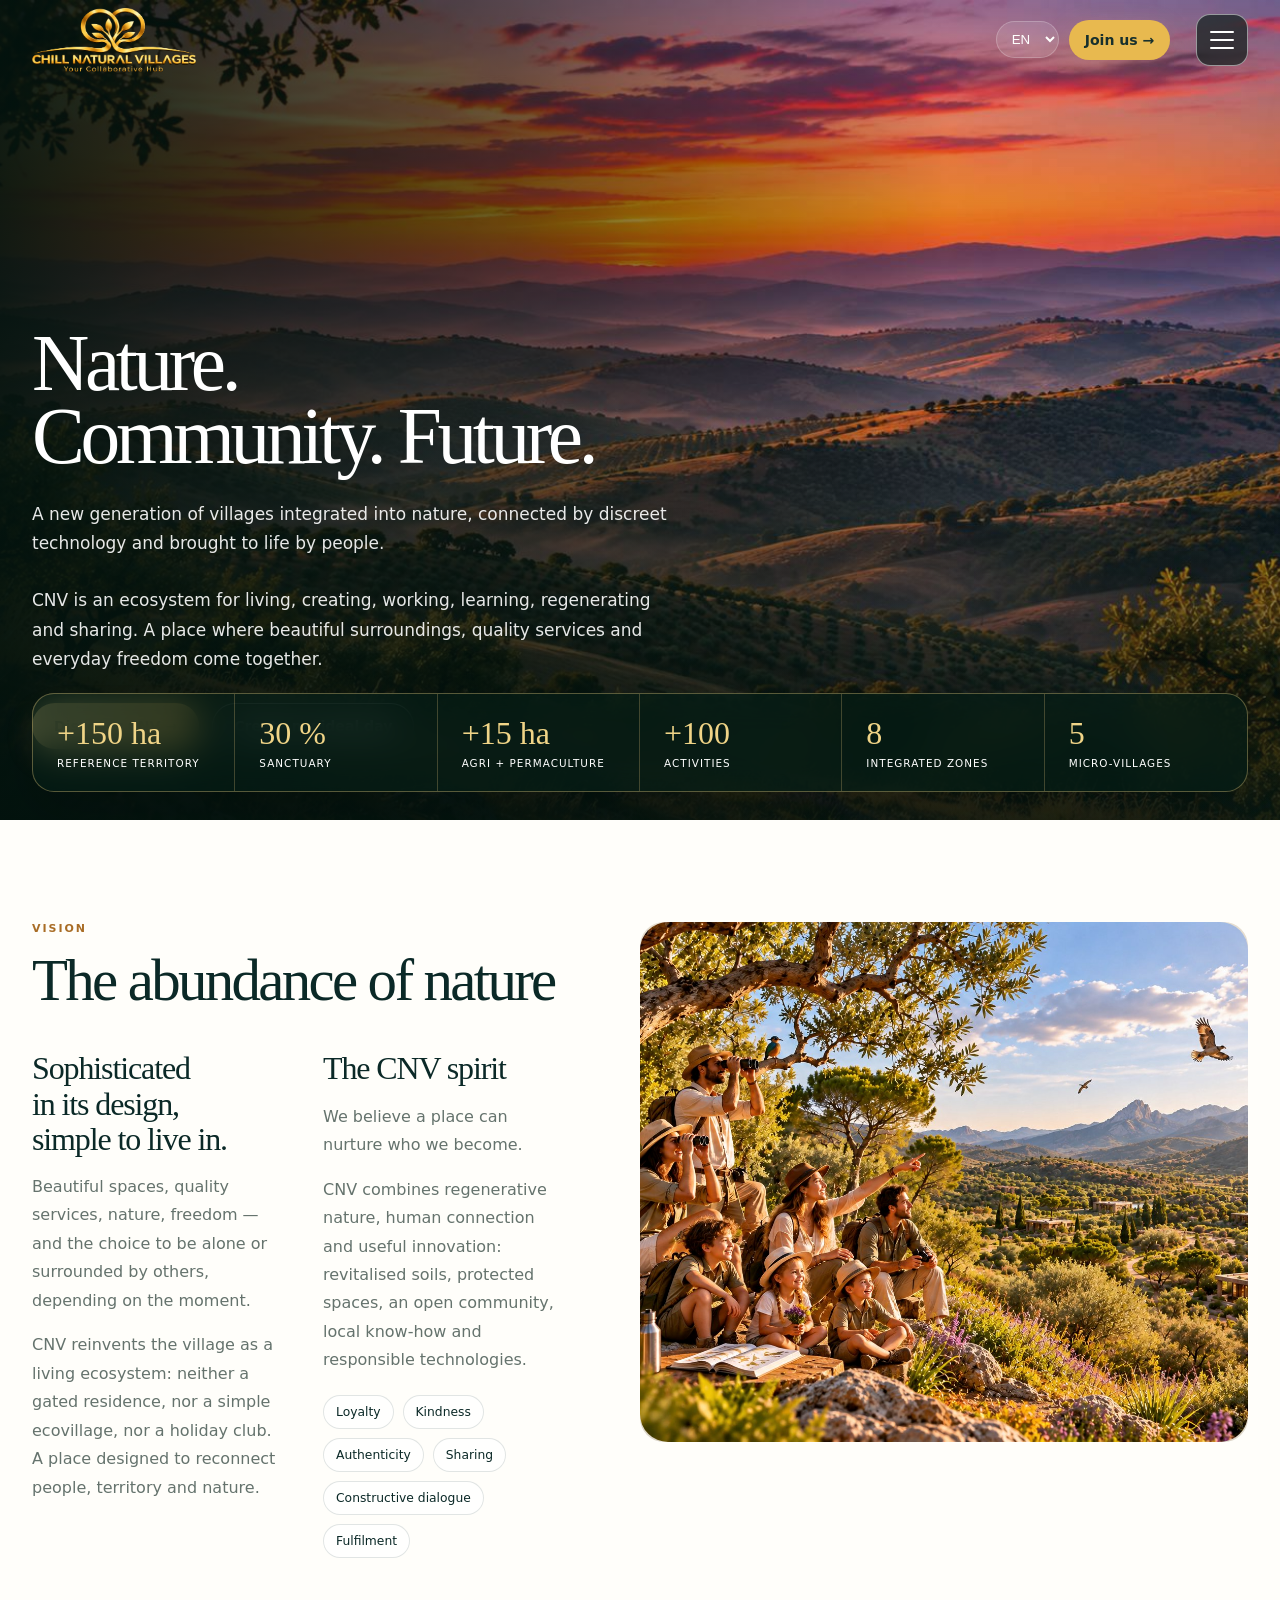
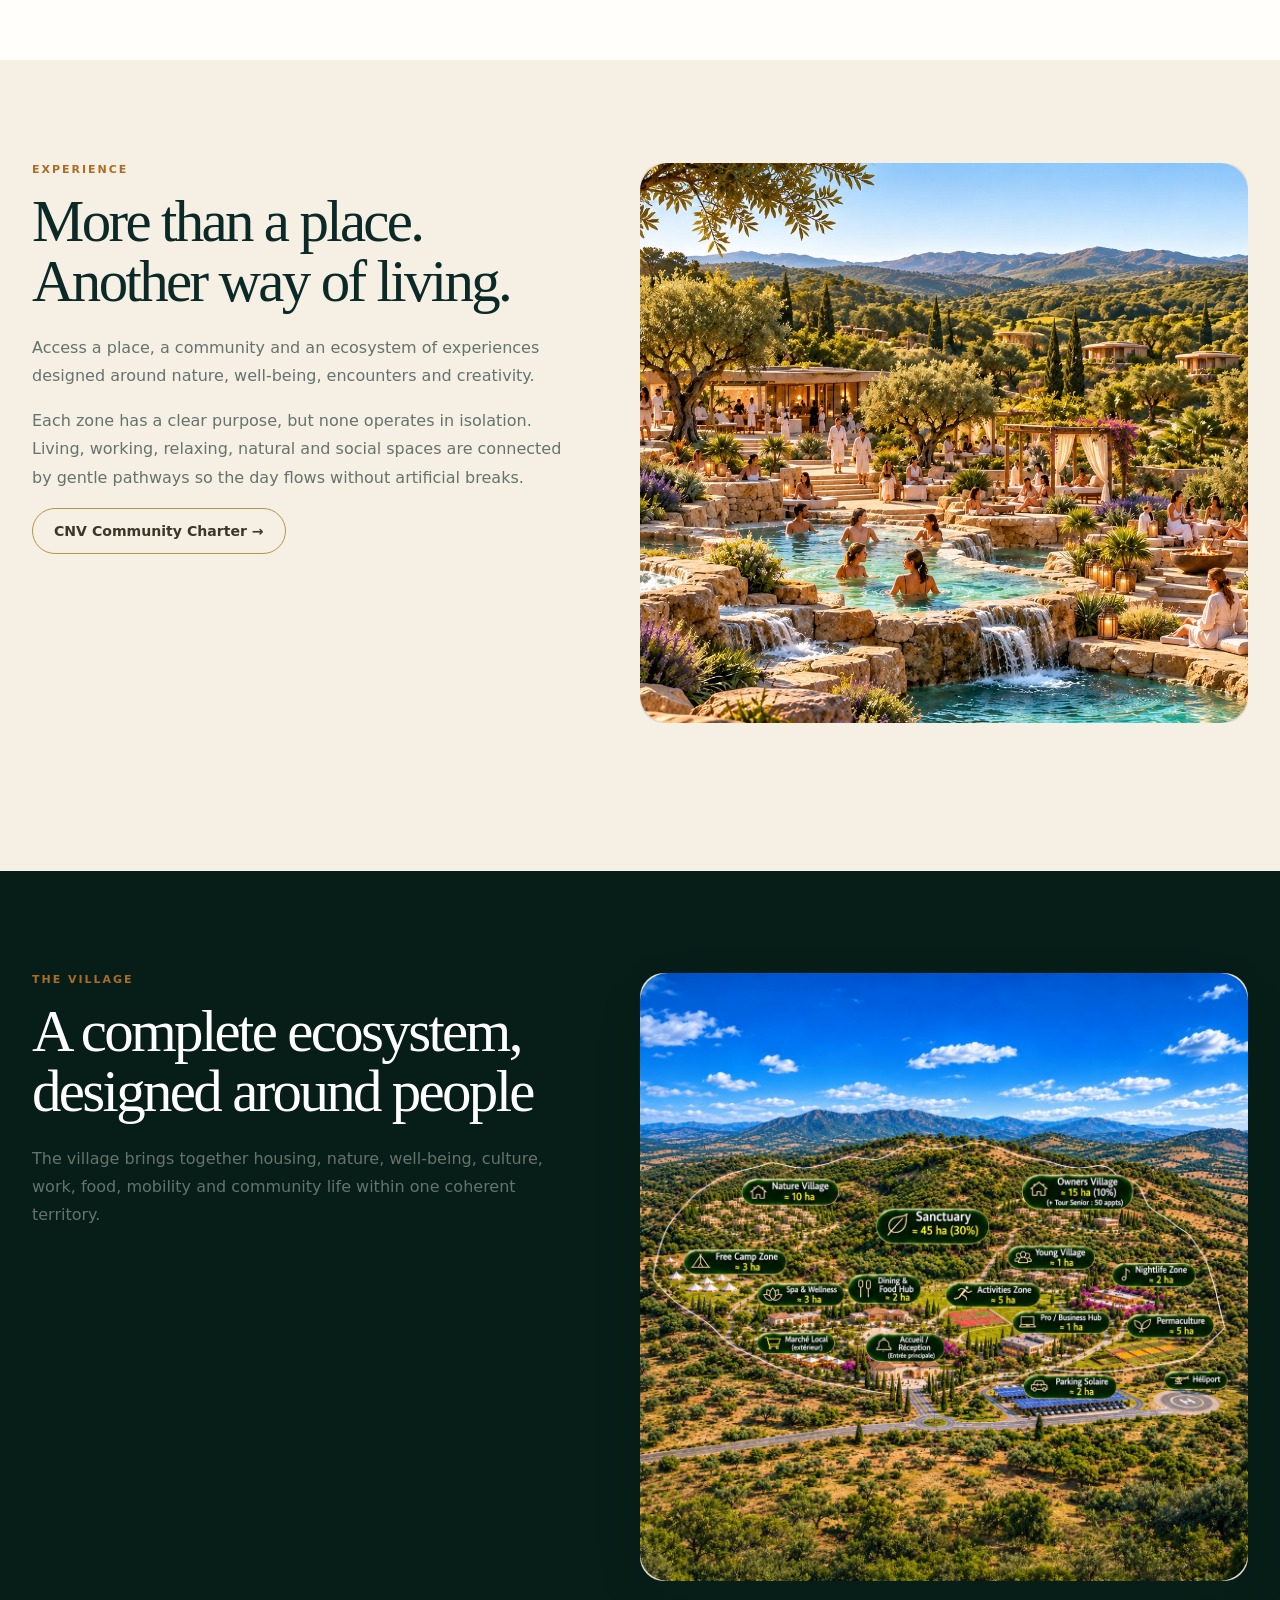
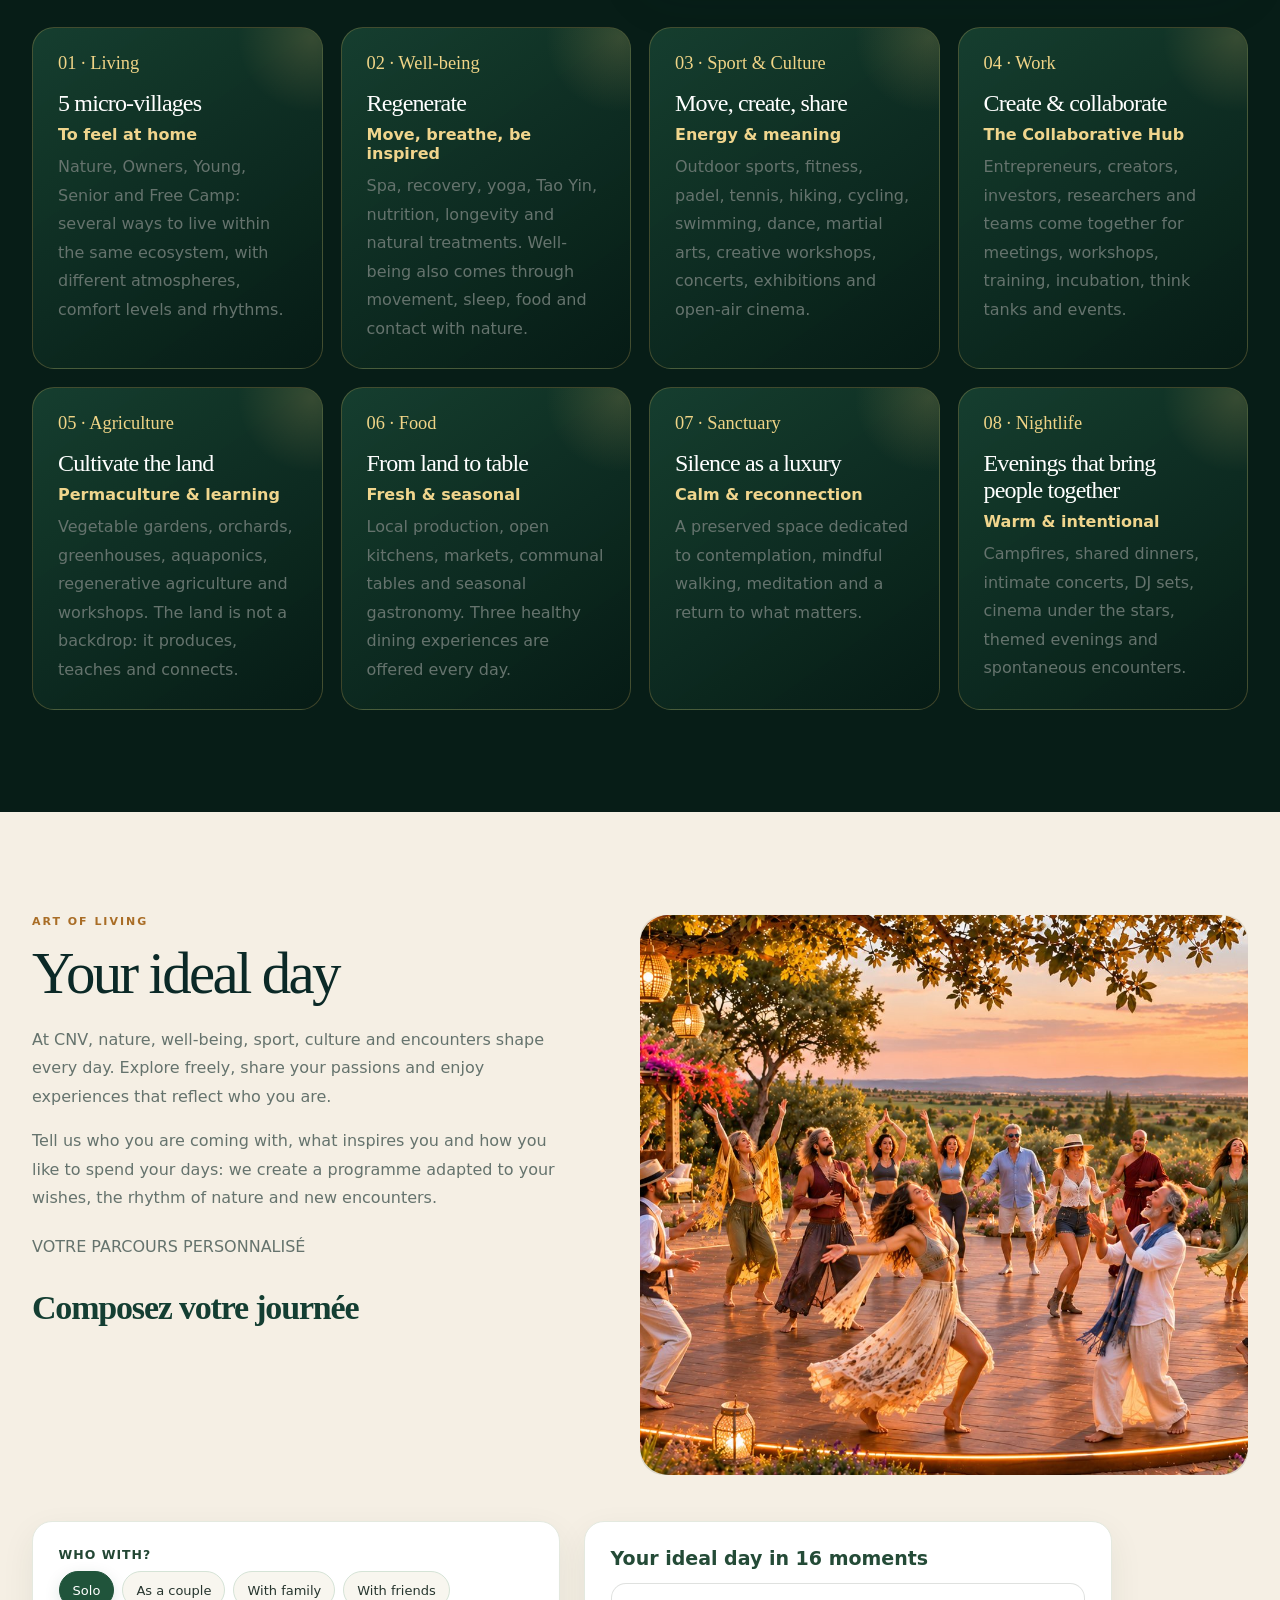
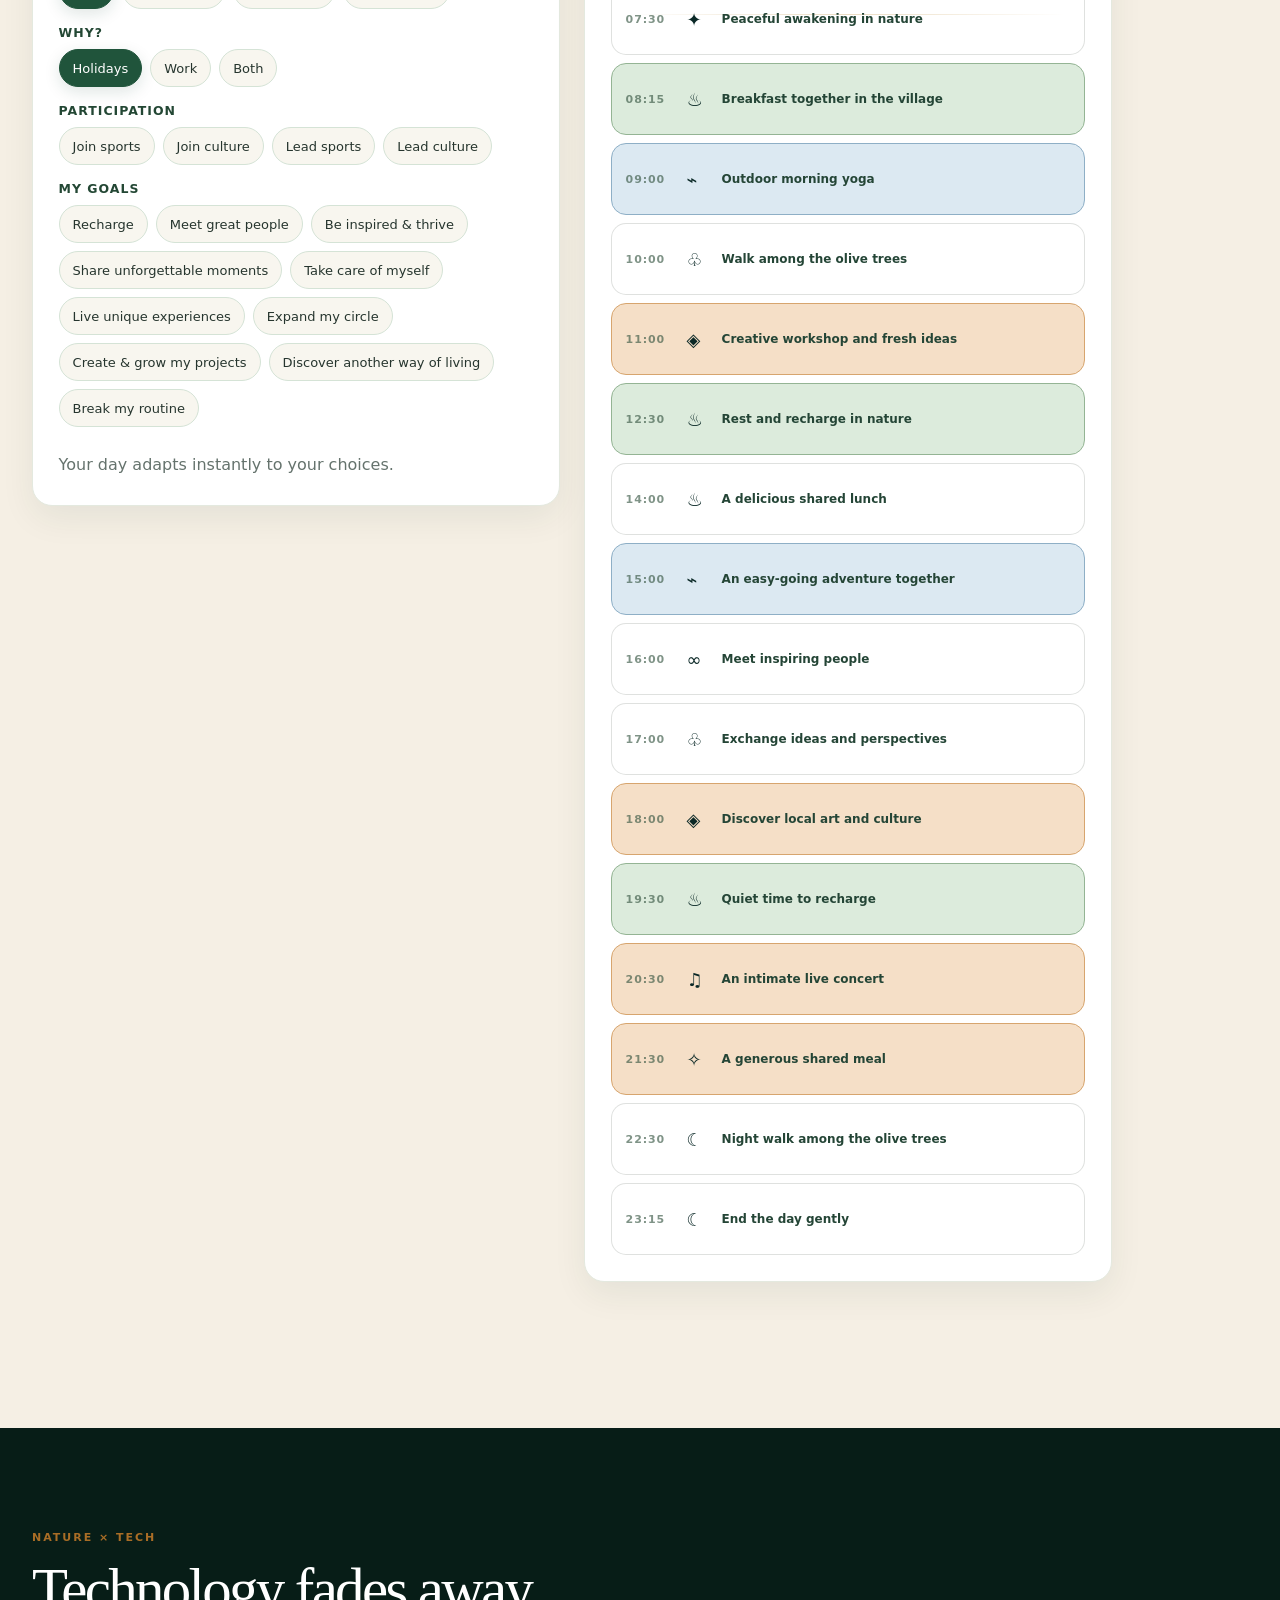
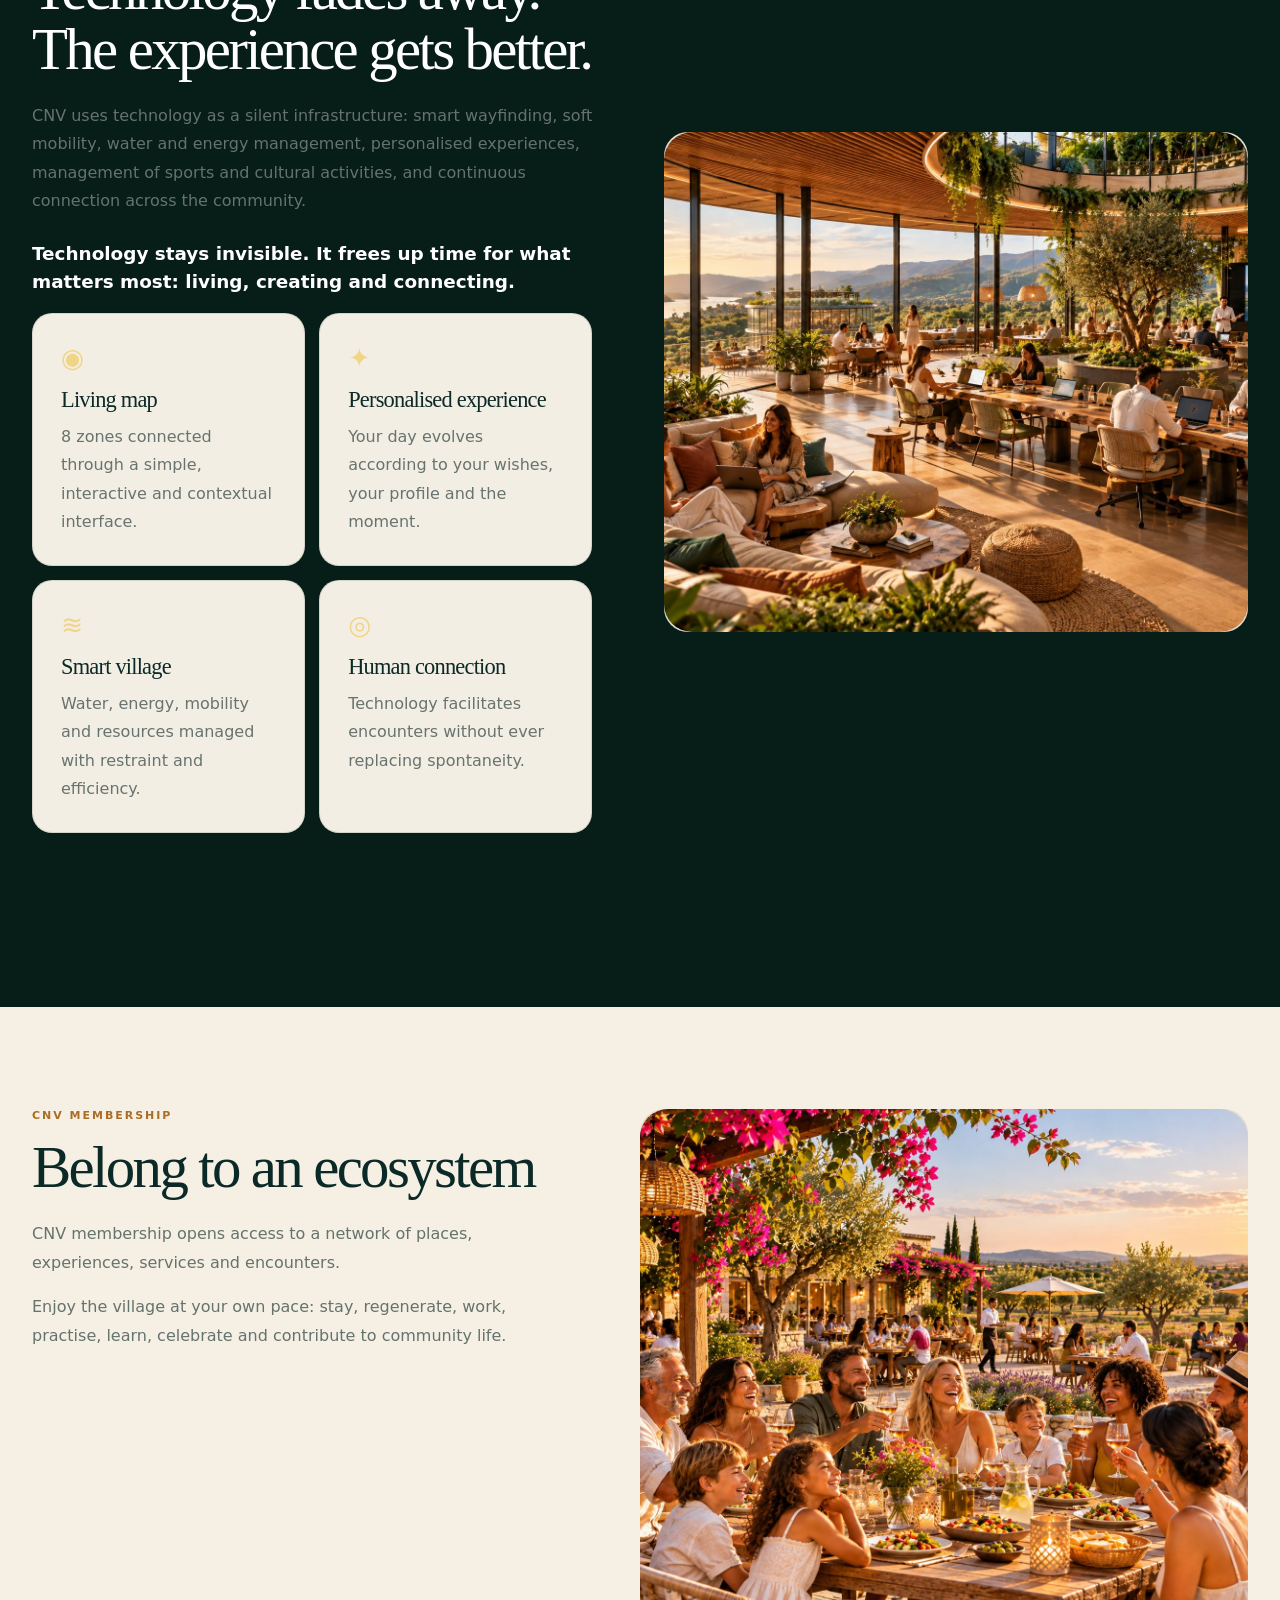
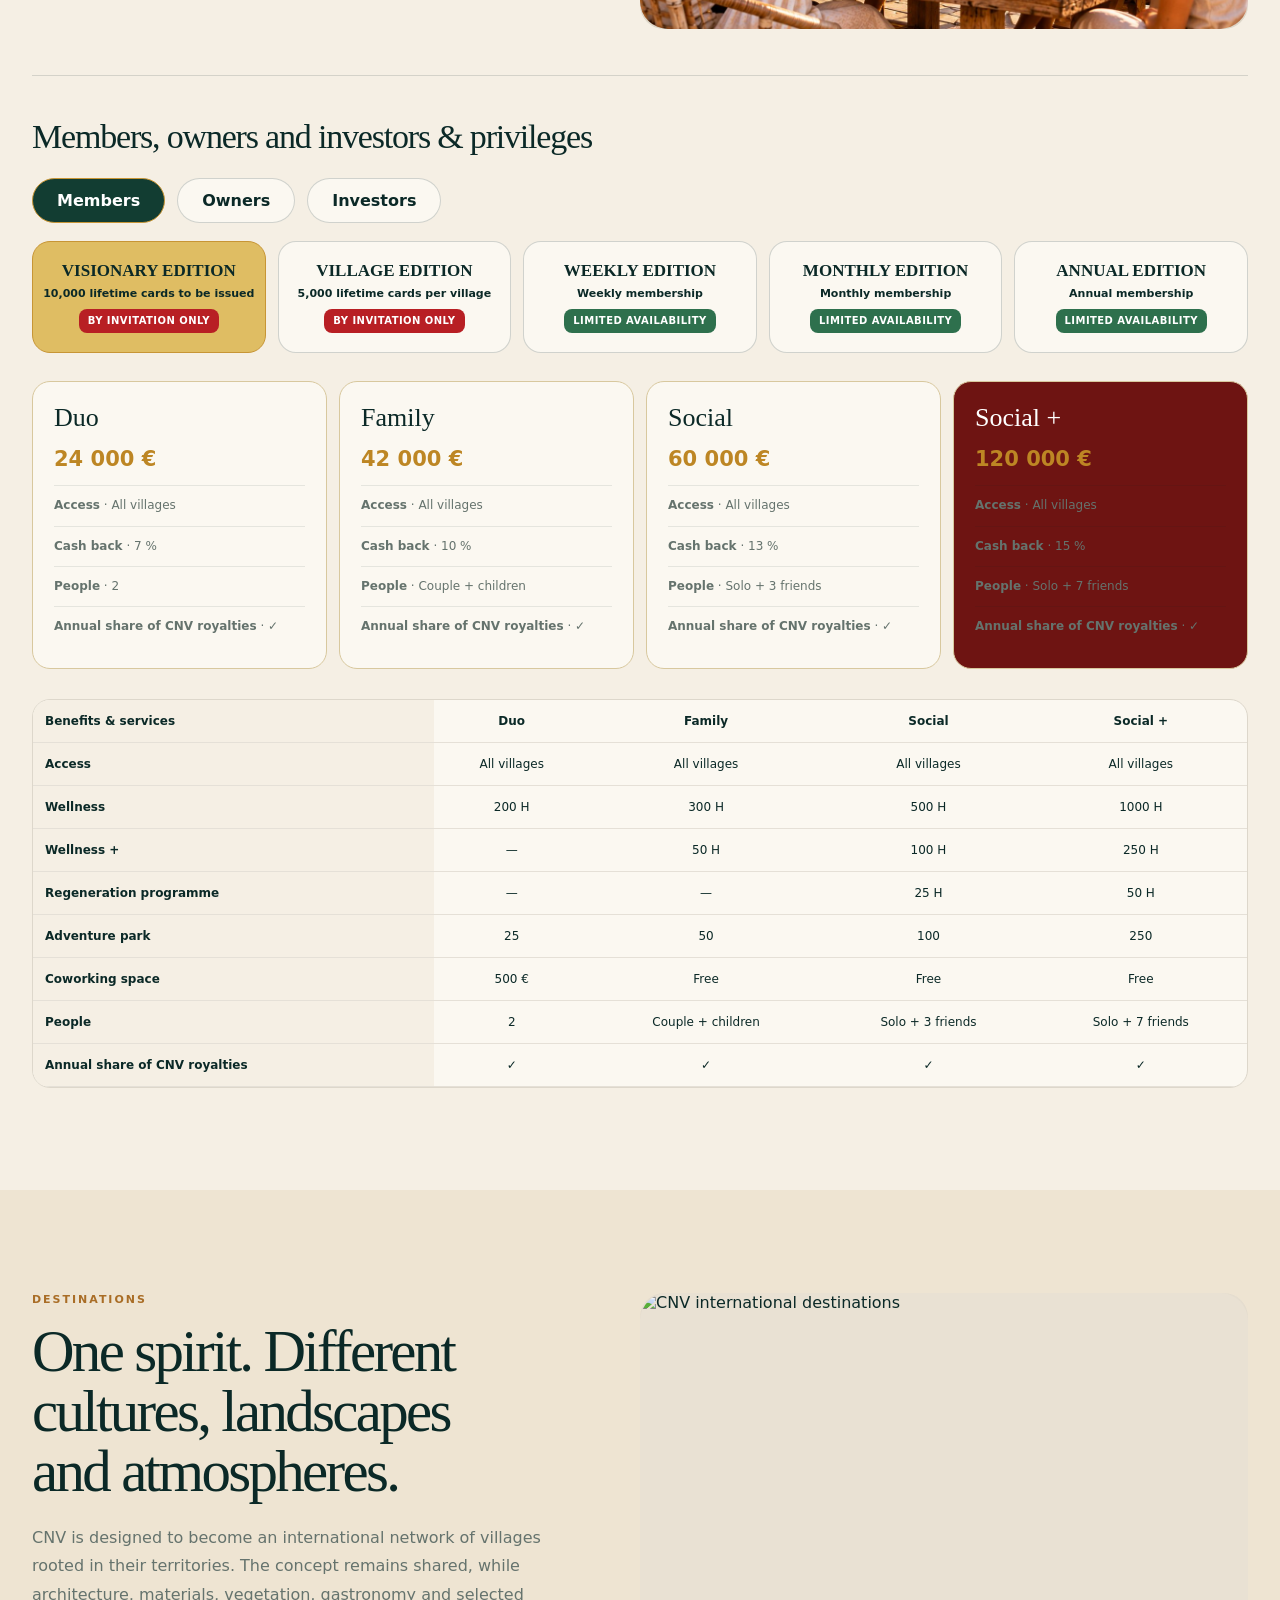
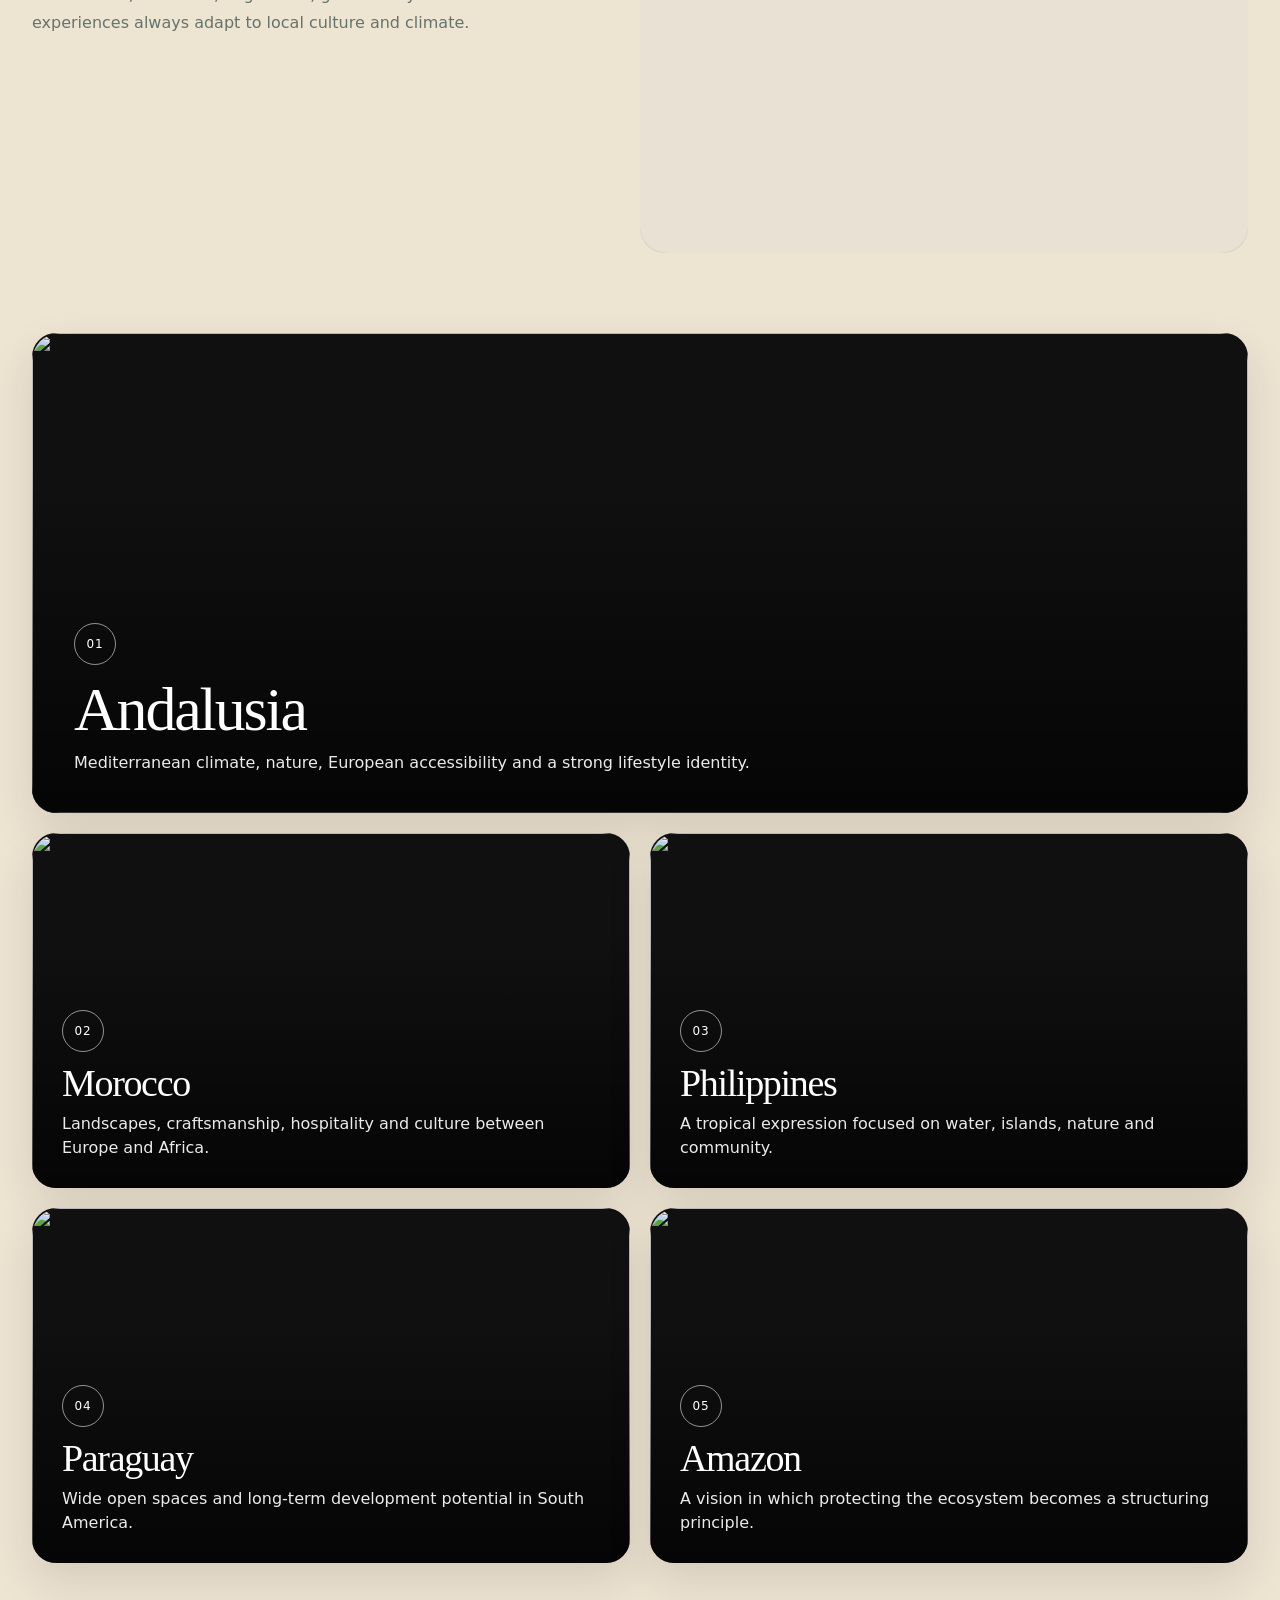
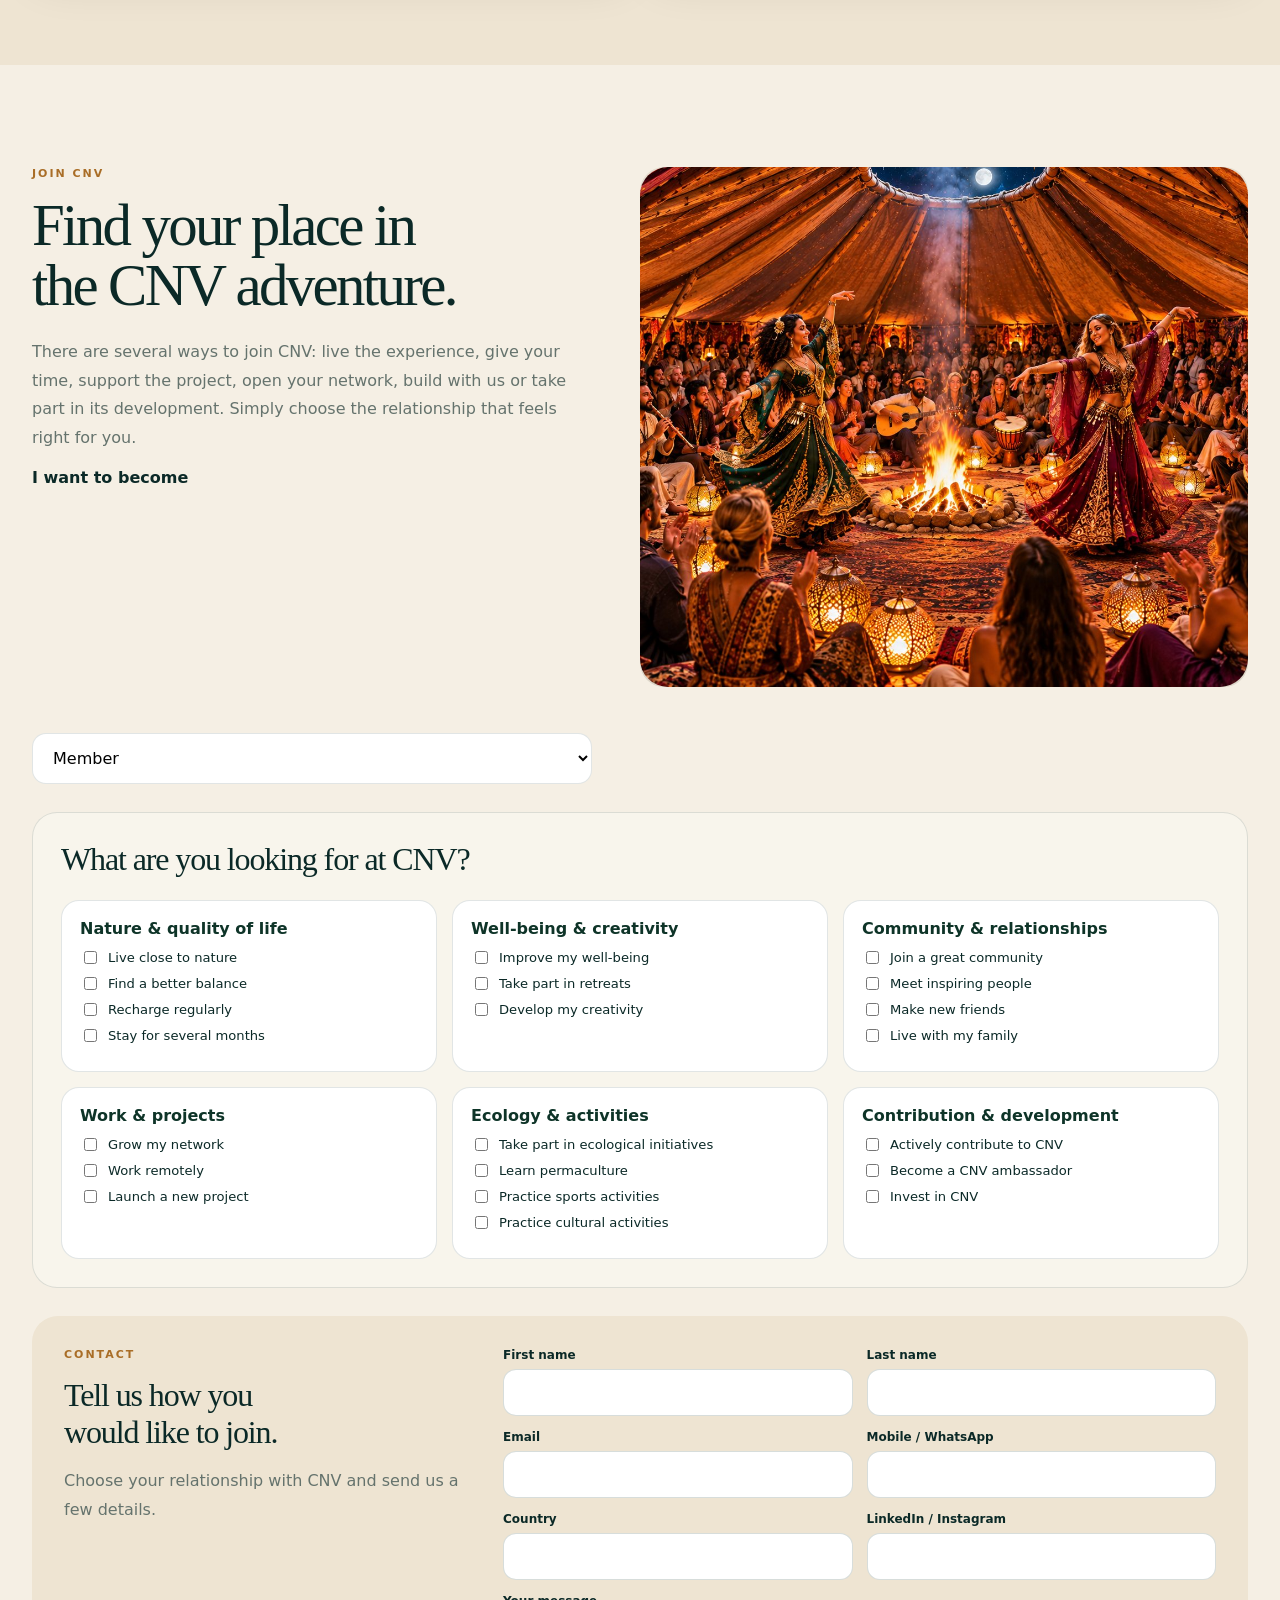
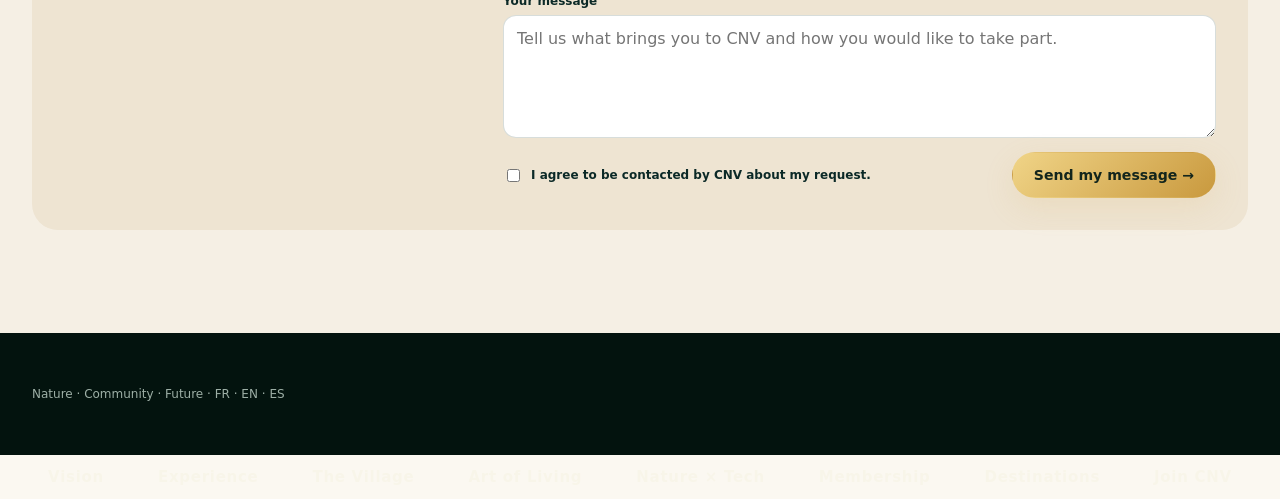
==== index.html @ 2f5c153a "Fix Spanish Nature Tech heading and closing in central language switcher" ====
<!DOCTYPE html>

<html lang="en">
<head>
<meta charset="utf-8"/>
<meta content="width=device-width,initial-scale=1" name="viewport"/>
<meta content="#071d17" name="theme-color"/>
<title>CNV — Chill Natural Villages</title>
<meta content="Nature. Communauté. Avenir. Un écosystème pour vivre, créer, travailler, apprendre, se régénérer et partager." name="description"/>
<style>
:root{
 --forest:#071d17;--forest2:#0e3428;--forest3:#174a38;
 --cream:#fbf8ef;--sand:#eee4d2;--paper:#fffefa;--ink:#17251e;
 --muted:#637168;--gold:#d8b15b;--gold2:#f0d487;--terra:#a9653f;
 --line:rgba(20,57,43,.13);--glass:rgba(5,29,22,.72);
 --shadow:0 24px 70px rgba(24,42,32,.12);--r:26px
}
*{box-sizing:border-box}html{scroll-behavior:smooth}body{margin:0;background:var(--cream);color:var(--ink);font-family:Inter,system-ui,-apple-system,"Segoe UI",sans-serif}
a{text-decoration:none;color:inherit}img{display:block;max-width:100%}button{font:inherit}
.wrap{width:min(1380px,calc(100% - 48px));margin:auto}.serif,h1,h2,h3{font-family:Georgia,"Times New Roman",serif;font-weight:500;letter-spacing:-.035em}
.eyebrow{font-size:.7rem;font-weight:850;letter-spacing:.29em;text-transform:uppercase;color:var(--terra)}
.title{font-size:clamp(2.8rem,5vw,5.15rem);line-height:.98;margin:10px 0 22px}.lead{font-size:1.07rem;line-height:1.75;color:var(--muted)}
.btn{display:inline-flex;align-items:center;justify-content:center;gap:10px;padding:14px 21px;border-radius:999px;font-size:.88rem;font-weight:800;border:1px solid transparent;white-space:nowrap;transition:.25s}
.btn:hover{transform:translateY(-2px)}.btnGold{background:linear-gradient(135deg,#f0d487,#c9993e);color:#13251c;box-shadow:0 10px 30px rgba(216,177,91,.16)}
.btnGhost{border-color:rgba(255,255,255,.5);color:white;background:rgba(6,28,21,.24);backdrop-filter:blur(12px)}.btnLine{border-color:#b8944a;background:transparent;color:#3a3728}
header{position:absolute;z-index:50;left:0;right:0;top:0;color:#fff}.nav{min-height:146px;display:grid;grid-template-columns:300px 1fr auto;gap:24px;align-items:center;border-bottom:1px solid rgba(255,255,255,.17)}
.logoBox{width:285px;height:132px;display:flex;align-items:center;justify-content:center;padding:5px}.logoBox img{width:100%;height:100%;object-fit:contain;object-position:center;filter:drop-shadow(0 5px 16px rgba(0,0,0,.32))}
nav{display:flex;justify-content:center;align-items:center;gap:21px;flex-wrap:wrap;font-size:.78rem}nav a{white-space:nowrap;opacity:.9}nav a:hover{color:var(--gold2);opacity:1}.tools{display:flex;align-items:center;gap:10px}.lang{background:rgba(6,28,21,.35);color:white;padding:10px 13px;border:1px solid rgba(255,255,255,.3);border-radius:999px;white-space:nowrap}
.hero{min-height:990px;position:relative;overflow:hidden;color:#fff;background:
linear-gradient(90deg,rgba(3,19,14,.94),rgba(3,19,14,.58) 40%,rgba(3,19,14,.10) 74%),
linear-gradient(0deg,rgba(4,22,16,.88),transparent 52%),
url("cnv-hero.jpg") center/cover}
.hero:after{content:"";position:absolute;inset:0;pointer-events:none;background:radial-gradient(circle at 73% 38%,rgba(232,197,112,.13),transparent 24%)}
.heroContent{position:relative;z-index:4;padding-top:292px;max-width:850px}.hero h1{font-size:clamp(3.7rem,6.5vw,7rem);line-height:.94;margin:16px 0 22px}.hero p{max-width:790px;font-size:clamp(1rem,1.45vw,1.17rem);line-height:1.72;color:#edf2ef}.hero p+p{margin-top:13px}.actions{display:flex;gap:13px;flex-wrap:wrap;margin-top:29px}
.digitalField{position:absolute;z-index:2;right:0;top:215px;width:48%;height:500px}.grid{position:absolute;inset:0;background-image:linear-gradient(rgba(238,207,131,.12) 1px,transparent 1px),linear-gradient(90deg,rgba(238,207,131,.12) 1px,transparent 1px);background-size:46px 46px;mask-image:radial-gradient(circle,#000 10%,transparent 70%);transform:perspective(700px) rotateX(58deg) rotateZ(-7deg)}
.node{position:absolute;width:62px;height:62px;border-radius:50%;display:grid;place-items:center;background:rgba(8,53,39,.84);border:1px solid var(--gold2);box-shadow:0 0 0 8px rgba(216,177,91,.08),0 0 28px rgba(216,177,91,.28);font-size:1.25rem}.n1{left:17%;top:22%}.n2{left:43%;top:7%}.n3{left:68%;top:39%}.n4{left:39%;top:58%}.n5{left:83%;top:17%}
.stats{position:absolute;z-index:5;left:50%;bottom:30px;transform:translateX(-50%);width:min(1380px,calc(100% - 48px));display:grid;grid-template-columns:repeat(5,1fr);background:var(--glass);border:1px solid rgba(232,201,126,.36);border-radius:22px;backdrop-filter:blur(18px);box-shadow:0 20px 60px rgba(0,0,0,.22)}.stat{padding:21px 24px;border-right:1px solid rgba(232,201,126,.26)}.stat:last-child{border:0}.stat strong{display:block;font:2rem Georgia,serif;color:var(--gold2);white-space:nowrap}.stat span{display:block;margin-top:4px;font-size:.65rem;line-height:1.35;text-transform:uppercase;letter-spacing:.1em}
section{padding:100px 0}.white{background:var(--paper)}.sand{background:var(--sand)}.dark{background:var(--forest);color:#fff}.dark .eyebrow{color:var(--gold2)}.dark .lead{color:#cbd7d1}
.two{display:grid;grid-template-columns:1fr 1fr;gap:68px;align-items:start}.copy h3{font-size:2rem;line-height:1.1;margin:18px 0 11px}.copy p{line-height:1.76;color:var(--muted)}.dark .copy p{color:#cbd7d1}
.values{display:flex;flex-wrap:wrap;gap:9px;margin-top:20px}.chip{padding:9px 12px;border:1px solid var(--line);border-radius:999px;background:rgba(255,255,255,.7);font-size:.77rem}
.visual{height:550px;border-radius:var(--r);overflow:hidden;box-shadow:var(--shadow)}.visual img{width:100%;height:100%;object-fit:cover}
.zoneGrid{display:grid;grid-template-columns:repeat(4,1fr);gap:14px;margin-top:44px}.zone{min-height:300px;padding:25px;border-radius:22px;border:1px solid rgba(225,188,100,.25);background:linear-gradient(145deg,rgba(28,75,56,.73),rgba(6,27,21,.82));position:relative;overflow:hidden}.zone:after{content:"";position:absolute;width:150px;height:150px;border-radius:50%;right:-65px;top:-65px;background:radial-gradient(circle,rgba(232,197,112,.18),transparent 70%)}.zoneNum{color:var(--gold2);font:1.15rem Georgia,serif}.zone h3{font-size:1.5rem;margin:16px 0 8px}.zone b{display:block;color:#f0d58d;margin-bottom:9px}.zone p{font-size:.87rem;line-height:1.58;color:#cbd7d1;margin:0}
.artIntro{max-width:1080px}.quickBuilder{margin-top:28px;padding:24px;border:1px solid var(--line);border-radius:24px;background:#fff;box-shadow:var(--shadow)}.qbGroup{margin-bottom:18px}.qbGroup:last-child{margin-bottom:0}.qbGroup>b{display:block;margin-bottom:9px;font-size:.78rem;text-transform:uppercase;letter-spacing:.08em}.qbChoices{display:flex;flex-wrap:wrap;gap:8px}.q{border:1px solid rgba(20,57,43,.16);background:#f8f6ef;color:#26352e;border-radius:999px;padding:9px 13px;cursor:pointer}.q.active{background:var(--forest2);color:#fff;border-color:var(--forest2)}.timeline{margin-top:44px;display:grid;grid-template-columns:repeat(11,1fr);position:relative}.timeline:before{content:"";position:absolute;top:31px;left:4%;right:4%;height:1px;background:linear-gradient(90deg,transparent,var(--gold),transparent)}.moment{text-align:center;position:relative}.ico{position:relative;z-index:2;width:62px;height:62px;margin:auto;border:1px solid var(--gold);border-radius:50%;display:grid;place-items:center;background:#0a2a20;color:white;font-size:1.2rem}.moment b{display:block;margin-top:11px;font-size:.75rem}.moment small{display:block;margin-top:2px;font-size:.62rem;line-height:1.25;color:#68756e}
.techCards{display:grid;grid-template-columns:1fr 1fr;gap:14px}.techCard{padding:26px;border-radius:21px;border:1px solid rgba(225,188,100,.25);background:rgba(255,255,255,.045);backdrop-filter:blur(10px)}.techCard i{font-style:normal;color:var(--gold2);font-size:1.65rem}.techCard h3{font-size:1.4rem;margin:12px 0 7px}.techCard p{margin:0;color:#cbd7d1;font-size:.87rem;line-height:1.6}
.destGrid{display:grid;grid-template-columns:repeat(5,1fr);gap:13px;margin-top:42px}.dest{height:355px;border-radius:22px;overflow:hidden;position:relative;background:#333}.dest img{width:100%;height:100%;object-fit:cover}.dest:after{content:"";position:absolute;inset:35% 0 0;background:linear-gradient(transparent,rgba(4,20,15,.96))}.destCopy{position:absolute;z-index:2;left:18px;right:16px;bottom:18px;color:white}.destCopy span{font-size:.7rem;color:var(--gold2);letter-spacing:.13em}.destCopy h3{font-size:1.55rem;margin:5px 0 7px}.destCopy p{margin:0;color:#d8e1dc;font-size:.77rem;line-height:1.45}
.partnerStats{display:grid;grid-template-columns:repeat(4,1fr);gap:12px;max-width:980px;margin:36px auto}.pstat{padding:22px;border-radius:18px;border:1px solid rgba(225,188,100,.25);background:rgba(255,255,255,.04);text-align:center}.pstat strong{display:block;font:1.8rem Georgia,serif;color:var(--gold2)}.pstat span{font-size:.65rem;letter-spacing:.09em;text-transform:uppercase}
footer{padding:30px 0;background:#03130e;color:#9dafA6}.foot{display:flex;align-items:center;justify-content:space-between;gap:25px;font-size:.75rem}.foot img{width:185px;height:88px;object-fit:contain}
@media(max-width:1100px){.nav{grid-template-columns:250px 1fr auto}.logoBox{width:240px}nav{display:none}.digitalField{opacity:.45;width:60%}.two{grid-template-columns:1fr}.zoneGrid{grid-template-columns:1fr 1fr}.destGrid{grid-template-columns:repeat(3,1fr)}.timeline{overflow-x:auto;grid-template-columns:repeat(11,90px);padding-bottom:18px}.partnerStats{grid-template-columns:1fr 1fr}}
@media(max-width:700px){.wrap{width:calc(100% - 28px)}.nav{min-height:124px;grid-template-columns:1fr auto}.logoBox{width:215px;height:108px}.lang{display:none}.join{padding:12px 14px;font-size:.73rem}.hero{min-height:1060px}.heroContent{padding-top:230px}.hero h1{font-size:3.35rem}.digitalField{display:none}.stats{width:calc(100% - 28px);grid-template-columns:1fr 1fr}.stat{padding:15px}.stat:nth-child(even){border-right:0}.stat strong{font-size:1.4rem}.zoneGrid,.techCards,.destGrid{grid-template-columns:1fr}.visual{height:390px}.foot{display:block}.foot img{margin-bottom:10px}}
.joinChoices{display:grid;grid-template-columns:repeat(3,1fr);gap:13px;margin:36px 0}.joinChoice{text-align:left;padding:21px;min-height:150px;border:1px solid var(--line);border-radius:21px;background:#f8f5ec;cursor:pointer;color:var(--ink)}.joinChoice.active,.joinChoice:hover{background:var(--forest2);color:#fff}.joinChoice span{display:block;color:var(--gold)}.joinChoice b{display:block;font:1.22rem Georgia,serif;margin:10px 0 6px}.joinChoice small{line-height:1.45}.contactPanel{display:grid;grid-template-columns:.72fr 1.28fr;gap:38px;padding:32px;border-radius:26px;background:var(--sand)}.contactIntro h3{font-size:2rem;margin:12px 0}.contactIntro p{color:var(--muted);line-height:1.65}.joinForm{display:grid;grid-template-columns:1fr 1fr;gap:14px}.field{display:flex;flex-direction:column;gap:7px}.field.full,.formStatus{grid-column:1/-1}.field label{font-size:.75rem;font-weight:800}.field input,.field textarea{border:1px solid rgba(20,57,43,.17);border-radius:13px;background:#fff;padding:13px;font:inherit}.formBottom{flex-direction:row;align-items:center;justify-content:space-between;gap:15px}.consent{display:flex;align-items:center;gap:8px}.formStatus{display:none;padding:13px;border-radius:12px;background:#e8f1e9;color:#1d5737}@media(max-width:900px){.joinChoices{grid-template-columns:1fr 1fr}.contactPanel{grid-template-columns:1fr}}@media(max-width:600px){.joinChoices,.joinForm{grid-template-columns:1fr}.formBottom{flex-direction:column;align-items:flex-start}}
#vision,#village,#artdevivre,#tech,#destinations{position:relative;overflow:hidden}
#vision:before,#village:before,#artdevivre:before,#tech:before,#destinations:before{content:"";position:absolute;right:-40px;top:45px;width:310px;height:210px;border-radius:28px;background-size:cover;background-position:center;opacity:.13;pointer-events:none}
#vision:before{background-image:url("https://images.unsplash.com/photo-1500534314209-a25ddb2bd429?auto=format&fit=crop&w=900&q=80")}
#village:before{background-image:url("https://images.unsplash.com/photo-1470770841072-f978cf4d019e?auto=format&fit=crop&w=900&q=80");opacity:.18}
#artdevivre:before{background-image:url("https://images.unsplash.com/photo-1506126613408-eca07ce68773?auto=format&fit=crop&w=900&q=80")}
#tech:before{background-image:url("https://images.unsplash.com/photo-1469474968028-56623f02e42e?auto=format&fit=crop&w=900&q=80");opacity:.17}
#destinations:before{background-image:url("https://images.unsplash.com/photo-1533104816931-20fa691ff6ca?auto=format&fit=crop&w=900&q=80")}
.multiHint{display:block;color:var(--muted);margin:-4px 0 9px;font-size:.72rem}
.joinQuestionnaire{margin:28px 0;padding:28px;border-radius:25px;background:#f8f5ec;border:1px solid var(--line)}
.joinQuestionnaire h3{font-size:2rem;margin:0 0 22px}.goalGrid{display:grid;grid-template-columns:repeat(3,1fr);gap:15px}.goalGroup{padding:18px;border-radius:18px;background:#fff;border:1px solid var(--line)}.goalGroup b{display:block;margin-bottom:11px;color:var(--forest2)}.goalGroup label{display:flex;align-items:flex-start;gap:8px;margin:8px 0;font-size:.82rem;line-height:1.35}.goalGroup input{margin-top:2px}
.becomeBox{margin:30px 0 20px}.becomeBox label{display:block;font-weight:800;margin-bottom:8px}.becomeBox select{width:min(560px,100%);padding:14px 16px;border:1px solid var(--line);border-radius:14px;background:white;font:inherit}
@media(max-width:850px){.goalGrid{grid-template-columns:1fr 1fr}}@media(max-width:600px){.goalGrid{grid-template-columns:1fr}#vision:before,#village:before,#artdevivre:before,#tech:before,#destinations:before{display:none}}

/* V4.3 — Large premium photography for every module */
.moduleHero{position:relative;width:100%;height:clamp(360px,48vw,650px);margin:0 0 54px;border-radius:30px;overflow:hidden;box-shadow:0 26px 75px rgba(12,35,25,.16);background:#d9d4c7}
.moduleHero img{width:100%;height:100%;display:block;object-fit:cover;object-position:center}
.moduleHeroShade{position:absolute;inset:0;background:linear-gradient(180deg,rgba(4,24,17,.02),rgba(4,24,17,.16));pointer-events:none}
#experience .wrap.two,#membership .wrap.two{grid-template-columns:1fr 1fr}
#experience .wideHero,#membership .wideHero{grid-column:1/-1}
#experience .visual,#membership .visual{height:520px}
#joincnv{padding-top:110px}
#joincnv .moduleHero{height:clamp(400px,50vw,680px)}
@media(max-width:900px){
 .moduleHero{height:430px;margin-bottom:38px;border-radius:22px}
 #experience .wrap.two,#membership .wrap.two{grid-template-columns:1fr}
 #experience .wideHero,#membership .wideHero{grid-column:auto}
}
@media(max-width:600px){
 .moduleHero{height:320px}
 #experience .visual,#membership .visual{height:360px}
}



/* V4.6 — integrated editorial photography */
.editorialVisual{width:42%;height:360px;float:right;margin:0 0 34px 48px;border-radius:24px;overflow:hidden;box-shadow:0 18px 48px rgba(17,44,32,.13);background:#e9e4d9}
.editorialVisual img{width:100%;height:100%;display:block;object-fit:cover;object-position:center}
section:nth-of-type(even) .editorialVisual{float:left;margin:0 48px 34px 0}
section .wrap:after{content:"";display:block;clear:both}
#experience .wrap.two,#membership .wrap.two{display:block!important}
#experience .visual,#membership .visual{display:none!important}
#experience .copy,#membership .copy{max-width:none!important}
@media(max-width:850px){.editorialVisual,section:nth-of-type(even) .editorialVisual{float:none;width:100%;height:330px;margin:0 0 32px}}
@media(max-width:560px){.editorialVisual{height:260px;border-radius:18px}}
</style>
<style>
/* V4.10 — module presentation based on approved Experience layout */
section .wrap{position:relative}
.editorialVisual{
  float:right !important;
  width:48% !important;
  height:550px !important;
  margin:0 0 42px 58px !important;
  border-radius:28px !important;
  overflow:hidden !important;
  box-shadow:none !important;
  background:#eee8da;
}
.editorialVisual img{
  width:100% !important;height:100% !important;display:block !important;
  object-fit:cover !important;object-position:center !important;
}
section:nth-of-type(even) .editorialVisual{
  float:right !important;
  margin:0 0 42px 58px !important;
}
#vision .editorialVisual,#experience .editorialVisual,#village .editorialVisual,
#artdevivre .editorialVisual,#tech .editorialVisual,#membership .editorialVisual,
#destinations .editorialVisual,#joincnv .editorialVisual{float:right !important}
section .wrap:after{content:"";display:block;clear:both}
#artdevivre .editorialVisual{height:590px !important}
#artdevivre .wrap > h2,#artdevivre .wrap > p,#artdevivre .wrap > .eyebrow{max-width:47%}
@media(max-width:900px){
 .editorialVisual,section:nth-of-type(even) .editorialVisual{
   float:none !important;width:100% !important;height:430px !important;
   margin:0 0 34px !important;border-radius:24px !important;
 }
 #artdevivre .wrap > h2,#artdevivre .wrap > p,#artdevivre .wrap > .eyebrow{max-width:none}
}
@media(max-width:560px){.editorialVisual{height:310px !important;border-radius:20px !important}}
</style><style>
#artdevivre .artClicks{font-size:1.05rem;line-height:1.75;margin-top:20px;margin-bottom:28px}
#artdevivre .artClicks strong{font-weight:800}
</style><style>
/* V4.11 — approved module photo layout */
.editorialVisual{float:right!important;width:48%!important;height:550px!important;margin:0 0 42px 58px!important;border-radius:28px!important;overflow:hidden!important;box-shadow:none!important;background:#eee8da}
.editorialVisual img{width:100%!important;height:100%!important;display:block!important;object-fit:cover!important;object-position:center!important}
section:nth-of-type(even) .editorialVisual{float:right!important;margin:0 0 42px 58px!important}
section .wrap:after{content:"";display:block;clear:both}
#experience .wrap.two,#membership .wrap.two{display:block!important}
#destinations .editorialVisual{height:500px!important}
@media(max-width:900px){.editorialVisual,section:nth-of-type(even) .editorialVisual{float:none!important;width:100%!important;height:420px!important;margin:0 0 32px!important;border-radius:24px!important}}
</style>
<style>
/* V4.12 — nouveau logo CNV, affichage intégral sans coupe */
.logo img,.brand img,.cnvTopLogo,header img[src*="logo-cnv-test11"]{
 object-fit:contain!important;object-position:center!important;
 max-width:100%!important;height:auto!important;
}
.logo,.brand{overflow:visible!important}
.cnvTopLogo{display:block;width:min(400px,68vw);max-height:145px;margin:10px auto}
</style>
<style>
/* V4.13 — HEADER + GLOBAL LAYOUT REWORK */
header{position:absolute!important;top:0;left:0;right:0;z-index:100!important}
.nav{
 min-height:104px!important;
 display:grid!important;
 grid-template-columns:210px minmax(0,1fr) auto!important;
 gap:22px!important;
 align-items:center!important;
 border-bottom:1px solid rgba(255,255,255,.20)!important;
}
.logoBox{
 width:205px!important;height:88px!important;padding:0!important;
 display:flex!important;align-items:center!important;justify-content:flex-start!important;
 overflow:visible!important;
}
.logoBox img{
 display:block!important;width:195px!important;height:82px!important;
 max-width:195px!important;max-height:82px!important;
 object-fit:contain!important;object-position:left center!important;
 filter:drop-shadow(0 4px 12px rgba(0,0,0,.34))!important;
}
nav{gap:15px!important;font-size:.72rem!important;justify-content:center!important}
.tools{gap:8px!important}.lang{padding:9px 11px!important}.join{padding:12px 16px!important}
.hero{min-height:900px!important}
.heroContent{padding-top:220px!important;max-width:760px!important}
.hero h1{font-size:clamp(3.5rem,6vw,6.4rem)!important;max-width:720px}
.hero p{max-width:720px!important}
.digitalField{top:175px!important;height:455px!important}
.stats{bottom:26px!important}
section{padding:88px 0!important}
.title{font-size:clamp(2.65rem,4.4vw,4.65rem)!important}
.editorialVisual{
 width:46%!important;height:500px!important;
 margin:0 0 38px 54px!important;border-radius:26px!important;
}
#destinations .editorialVisual{height:470px!important}
.two{gap:46px!important}
.zoneGrid{gap:16px!important}
@media(max-width:1100px){
 .nav{grid-template-columns:190px 1fr auto!important}
 .logoBox{width:185px!important}.logoBox img{width:175px!important}
 nav{display:none!important}
}
@media(max-width:700px){
 .nav{min-height:92px!important;grid-template-columns:170px auto!important}
 .logoBox{width:165px!important;height:76px!important}
 .logoBox img{width:158px!important;height:70px!important}
 .heroContent{padding-top:175px!important}
 .editorialVisual{width:100%!important;height:340px!important;margin:0 0 30px!important;float:none!important}
 section{padding:68px 0!important}
}
</style>
<style>
/* V4.14 — PREMIUM LAYOUT REWORK */
:root{
 --page:#f4ecdc;
 --ink:#082a2b;
 --muted:#63716d;
 --gold:#b98527;
 --line:rgba(8,42,43,.12);
}
header{
 position:absolute!important;top:0;left:0;right:0;z-index:100!important;
 background:linear-gradient(180deg,rgba(3,26,27,.58),rgba(3,26,27,0))!important;
}
.nav{
 width:min(1420px,calc(100% - 56px))!important;
 margin:auto!important;
 min-height:118px!important;
 display:grid!important;
 grid-template-columns:260px minmax(0,1fr) auto!important;
 align-items:center!important;gap:30px!important;
 border-bottom:1px solid rgba(255,255,255,.24)!important;
}
.logoBox{
 width:250px!important;height:104px!important;
 display:flex!important;align-items:center!important;justify-content:flex-start!important;
 overflow:visible!important;background:transparent!important;
}
.logoBox img,.cnvTopLogo{
 width:238px!important;height:92px!important;max-width:238px!important;max-height:92px!important;
 object-fit:contain!important;object-position:left center!important;
 filter:drop-shadow(0 4px 10px rgba(0,0,0,.28))!important;
}
nav{display:flex!important;justify-content:center!important;gap:20px!important;font-size:.72rem!important;letter-spacing:.07em!important}
nav a{white-space:nowrap!important}
.tools{display:flex!important;align-items:center!important;gap:10px!important}
.hero{min-height:880px!important}
.heroContent{
 width:min(1420px,calc(100% - 56px))!important;
 margin:auto!important;padding-top:235px!important;
}
.hero h1{
 max-width:790px!important;
 font-size:clamp(4rem,6.5vw,7rem)!important;
 line-height:.92!important;letter-spacing:-.045em!important;
}
.hero p{max-width:680px!important;font-size:1.08rem!important;line-height:1.75!important}
.heroActions{margin-top:32px!important}
.stats{
 width:min(1420px,calc(100% - 56px))!important;
 left:50%!important;transform:translateX(-50%)!important;
 bottom:28px!important;
}
section{padding:104px 0!important}
.wrap{width:min(1320px,calc(100% - 64px))!important;margin:auto!important}
.eyebrow{margin-bottom:14px!important;letter-spacing:.25em!important}
.title,h2{letter-spacing:-.035em!important}
.editorialVisual{
 float:right!important;width:49%!important;height:520px!important;
 margin:0 0 46px 72px!important;
 border-radius:30px!important;overflow:hidden!important;
 background:#e7decb!important;
}
.editorialVisual img{
 width:100%!important;height:100%!important;display:block!important;
 object-fit:cover!important;object-position:center!important;
}
#experience .editorialVisual,#artdevivre .editorialVisual,#destinations .editorialVisual{height:570px!important}
section .wrap:after{content:"";display:block;clear:both}
section p{line-height:1.8!important}
.zoneGrid,.techGrid,.joinGrid{gap:20px!important}
.card,.zoneCard,.techCard,.joinChoice{
 border:1px solid var(--line)!important;
 box-shadow:0 14px 40px rgba(20,31,27,.045)!important;
}
#artdevivre .quickBuilder{
 clear:both!important;margin-top:44px!important;
 border-top:1px solid var(--line)!important;padding-top:38px!important;
}
#destinations .destinationGrid{clear:both!important;padding-top:30px!important}
#joincnv .joinChoices{clear:both!important;padding-top:26px!important}
footer{padding:54px 0!important}
@media(max-width:1180px){
 .nav{grid-template-columns:225px 1fr auto!important}
 .logoBox{width:215px!important}.logoBox img,.cnvTopLogo{width:205px!important}
 nav{display:none!important}
 .editorialVisual{width:47%!important;margin-left:45px!important}
}
@media(max-width:820px){
 .nav{width:calc(100% - 32px)!important;grid-template-columns:190px auto!important;min-height:98px!important}
 .logoBox{width:185px!important;height:84px!important}.logoBox img,.cnvTopLogo{width:178px!important;height:78px!important}
 .heroContent{width:calc(100% - 36px)!important;padding-top:185px!important}
 .wrap{width:calc(100% - 36px)!important}
 .editorialVisual{
  float:none!important;width:100%!important;height:400px!important;
  margin:0 0 36px!important;border-radius:24px!important;
 }
 #experience .editorialVisual,#artdevivre .editorialVisual,#destinations .editorialVisual{height:420px!important}
 section{padding:76px 0!important}
}
@media(max-width:520px){
 .nav{grid-template-columns:155px auto!important}
 .logoBox{width:150px!important}.logoBox img,.cnvTopLogo{width:145px!important}
 .join{display:none!important}
 .hero h1{font-size:3.65rem!important}
 .editorialVisual,#experience .editorialVisual,#artdevivre .editorialVisual,#destinations .editorialVisual{height:310px!important}
}
</style>
<style>
/* ===== CNV V4.15 — PROFESSIONAL EDITORIAL SYSTEM ===== */
:root{--cnv-ink:#0b2927;--cnv-cream:#f5efe4;--cnv-paper:#fbf8f1;--cnv-gold:#c79535;--cnv-muted:#65736d;--cnv-line:rgba(11,41,39,.13)}
html{scroll-behavior:smooth}
body{background:var(--cnv-paper)!important;color:var(--cnv-ink)!important}
header{position:absolute!important;inset:0 0 auto!important;z-index:50!important;background:transparent!important}
.nav{
 width:min(1320px,calc(100% - 64px))!important;height:92px!important;min-height:92px!important;margin:auto!important;
 display:grid!important;grid-template-columns:190px 1fr auto!important;align-items:center!important;gap:28px!important;
 border-bottom:1px solid rgba(255,255,255,.28)!important
}
.logoBox{width:180px!important;height:76px!important;display:flex!important;align-items:center!important;overflow:visible!important;background:transparent!important}
.logoBox img,.cnvTopLogo{width:176px!important;height:70px!important;max-width:176px!important;max-height:70px!important;object-fit:contain!important;object-position:left center!important;filter:none!important}
nav{display:flex!important;justify-content:center!important;gap:22px!important;font-size:12px!important;letter-spacing:.06em!important}
nav a{color:#fff!important;opacity:.9!important;white-space:nowrap!important}
.tools{display:flex!important;gap:10px!important;align-items:center!important}
.lang{background:rgba(255,255,255,.12)!important;color:#fff!important;border:1px solid rgba(255,255,255,.22)!important}
.join{background:#e8b94f!important;color:#17302d!important;border:0!important}

/* HERO: disciplined composition, no floating gimmicks */
.hero{min-height:820px!important;height:820px!important;position:relative!important;overflow:hidden!important}
.hero:after{content:"";position:absolute!important;inset:0!important;background:linear-gradient(90deg,rgba(4,29,27,.86) 0%,rgba(4,29,27,.56) 43%,rgba(4,29,27,.08) 74%)!important;z-index:1!important}
.heroContent{
 position:relative!important;z-index:3!important;width:min(1320px,calc(100% - 64px))!important;margin:auto!important;
 padding-top:230px!important;max-width:none!important
}
.hero h1{max-width:720px!important;margin:0!important;font-size:clamp(64px,6.2vw,96px)!important;line-height:.91!important;letter-spacing:-.055em!important;color:#fff!important}
.hero p{max-width:650px!important;margin-top:28px!important;font-size:17px!important;line-height:1.72!important;color:rgba(255,255,255,.9)!important}
.heroActions{margin-top:30px!important}
.digitalField{display:none!important}
.stats{z-index:4!important;width:min(1320px,calc(100% - 64px))!important;left:50%!important;transform:translateX(-50%)!important;bottom:28px!important}

/* CONTENT: consistent 2-column editorial rhythm */
section{padding:104px 0!important}
.wrap{width:min(1240px,calc(100% - 64px))!important;margin:auto!important}
.eyebrow{font-size:11px!important;letter-spacing:.26em!important;color:#a96d26!important;margin-bottom:16px!important}
.title,section h2{font-size:clamp(48px,4.6vw,70px)!important;line-height:1.02!important;letter-spacing:-.045em!important}
section p{font-size:16px!important;line-height:1.78!important;color:var(--cnv-muted)!important}
.editorialVisual{
 float:right!important;width:50%!important;height:520px!important;margin:0 0 46px 72px!important;
 border-radius:24px!important;overflow:hidden!important;background:#e9e1d3!important
}
.editorialVisual img{width:100%!important;height:100%!important;object-fit:cover!important;display:block!important}
section:nth-of-type(even) .editorialVisual{float:right!important;margin:0 0 46px 72px!important}
section .wrap:after{content:"";display:block;clear:both}
#experience,#artdevivre,#membership,#joincnv{background:var(--cnv-cream)!important}
#experience .editorialVisual,#artdevivre .editorialVisual,#destinations .editorialVisual{height:560px!important}

/* Cards: remove clutter, create hierarchy */
.zoneGrid,.techGrid,.destinationGrid,.joinChoices,.joinGrid{clear:both!important;display:grid!important;gap:18px!important}
.card,.zoneCard,.techCard,.joinChoice,.destinationCard{
 border:1px solid var(--cnv-line)!important;border-radius:18px!important;background:rgba(255,255,255,.56)!important;
 box-shadow:none!important;transition:transform .2s ease,border-color .2s ease!important
}
.card:hover,.zoneCard:hover,.techCard:hover,.joinChoice:hover,.destinationCard:hover{transform:translateY(-3px)!important;border-color:rgba(199,149,53,.55)!important}
#artdevivre .quickBuilder{clear:both!important;margin-top:46px!important;padding-top:42px!important;border-top:1px solid var(--cnv-line)!important}
#destinations .destinationGrid,#joincnv .joinChoices{padding-top:34px!important}

/* Responsive */
@media(max-width:1100px){
 .nav{grid-template-columns:175px 1fr auto!important}.logoBox{width:165px!important}.logoBox img,.cnvTopLogo{width:160px!important}
 nav{display:none!important}
 .editorialVisual{width:47%!important;margin-left:44px!important}
}
@media(max-width:760px){
 .nav{width:calc(100% - 32px)!important;height:82px!important;min-height:82px!important;grid-template-columns:155px auto!important}
 .logoBox{width:150px!important;height:68px!important}.logoBox img,.cnvTopLogo{width:145px!important;height:62px!important}
 .hero{height:720px!important;min-height:720px!important}.heroContent{width:calc(100% - 36px)!important;padding-top:180px!important}
 .hero h1{font-size:56px!important}.stats{width:calc(100% - 36px)!important}
 .wrap{width:calc(100% - 36px)!important}section{padding:72px 0!important}
 .editorialVisual,section:nth-of-type(even) .editorialVisual{float:none!important;width:100%!important;height:380px!important;margin:0 0 34px!important;border-radius:20px!important}
 #experience .editorialVisual,#artdevivre .editorialVisual,#destinations .editorialVisual{height:400px!important}
}
</style>
<style>
/* V4.16 — Nature × Tech proportions + transparent logo lock */
.logoBox,.logoBox img{background:transparent!important}
#tech .wrap.two{
  display:grid!important;
  grid-template-columns:minmax(0,1fr) minmax(440px,48%)!important;
  gap:72px!important;
  align-items:center!important;
}
#tech .editorialVisual{
  float:none!important;
  grid-column:2!important;
  grid-row:1!important;
  width:100%!important;
  height:500px!important;
  margin:0!important;
  border-radius:24px!important;
  overflow:hidden!important;
}
#tech .wrap.two > div:not(.editorialVisual){
  grid-column:1!important;
  grid-row:1!important;
}
#tech .editorialVisual img{
  width:100%!important;height:100%!important;
  object-fit:cover!important;object-position:center!important;
}
#tech .lead strong{
  display:block!important;
  margin-top:24px!important;
  font-size:1.15rem!important;
  line-height:1.55!important;
  font-weight:600!important;
  color:#fff!important;
}
@media(max-width:900px){
 #tech .wrap.two{display:block!important}
 #tech .editorialVisual{width:100%!important;height:390px!important;margin:0 0 34px!important}
}
</style>
<style>
/* V4.17 — definitive Nature × Tech repair */
#tech{overflow:hidden!important}
#tech .wrap{
  display:grid!important;
  grid-template-columns:minmax(0,1fr) minmax(420px,48%)!important;
  grid-template-areas:
    "intro image"
    "cards cards"!important;
  column-gap:68px!important;
  row-gap:42px!important;
  align-items:start!important;
}
#tech .editorialVisual{
  grid-area:image!important;
  float:none!important;
  width:100%!important;
  height:500px!important;
  margin:0!important;
  border-radius:24px!important;
  overflow:hidden!important;
  position:relative!important;
}
#tech .editorialVisual img{width:100%!important;height:100%!important;object-fit:cover!important;display:block!important}
#tech .techIntro{
  grid-area:intro!important;
  min-width:0!important;
  align-self:center!important;
}
#tech .techGrid{
  grid-area:cards!important;
  position:static!important;
  width:100%!important;
  display:grid!important;
  grid-template-columns:repeat(4,minmax(0,1fr))!important;
  gap:18px!important;
  margin:0!important;
  clear:both!important;
}
#tech .techCard{
  position:static!important;
  min-height:210px!important;
  padding:28px!important;
  border-radius:20px!important;
  background:#f3eee4!important;
  color:#0b2927!important;
  backdrop-filter:none!important;
  -webkit-backdrop-filter:none!important;
}
#tech .techCard h3{color:#0b2927!important;margin:14px 0 10px!important}
#tech .techCard p{color:#68736f!important;margin:0!important}
#tech .techCard .icon{color:#c79535!important}
@media(max-width:980px){
 #tech .wrap{
   grid-template-columns:1fr!important;
   grid-template-areas:"intro" "image" "cards"!important;
   gap:30px!important;
 }
 #tech .editorialVisual{height:420px!important}
 #tech .techGrid{grid-template-columns:repeat(2,minmax(0,1fr))!important}
}
@media(max-width:600px){
 #tech .editorialVisual{height:320px!important}
 #tech .techGrid{grid-template-columns:1fr!important}
}
</style>
<style>
/* V4.18 — REAL transparent CNV logo embedded in index */
.logoBox{
 background:transparent!important;
 border:0!important;
 box-shadow:none!important;
 overflow:visible!important;
 padding:0!important;
 width:230px!important;
 height:94px!important;
 display:flex!important;
 align-items:center!important;
 justify-content:flex-start!important;
}
.logoBox .cnvHeaderLogo{
 display:block!important;
 width:220px!important;
 height:86px!important;
 max-width:220px!important;
 max-height:86px!important;
 object-fit:contain!important;
 object-position:left center!important;
 background:transparent!important;
 border:0!important;
 box-shadow:none!important;
 filter:none!important;
 mix-blend-mode:normal!important;
}
@media(max-width:760px){
 .logoBox{width:175px!important;height:76px!important}
 .logoBox .cnvHeaderLogo{width:168px!important;height:68px!important}
}
</style><style>
/* V4.19 — exactly one CNV logo */
body > .cnvTopLogo, header > .cnvTopLogo, .nav > .cnvTopLogo{display:none!important}
.nav{
 grid-template-columns:230px minmax(0,1fr) auto!important;
}
.logoBox{
 width:220px!important;height:86px!important;
 margin:0!important;padding:0!important;
 background:transparent!important;
}
.logoBox img{
 width:210px!important;height:78px!important;
 object-fit:contain!important;object-position:left center!important;
 background:transparent!important;
}
@media(max-width:760px){
 .nav{grid-template-columns:170px auto!important}
 .logoBox{width:165px!important;height:72px!important}
 .logoBox img{width:158px!important;height:66px!important}
}
</style><style>
/* V4.20 — logo aligned precisely with navigation bar */
header .nav{
  position:relative!important;
  width:min(1240px,calc(100% - 64px))!important;
  height:178px!important;
  min-height:178px!important;
  margin:0 auto!important;
  display:grid!important;
  grid-template-columns:230px minmax(0,1fr) auto!important;
  align-items:end!important;
  padding:0 0 26px 0!important;
  box-sizing:border-box!important;
  border-bottom:1px solid rgba(255,255,255,.32)!important;
}
header .logoBox{
  position:static!important;
  width:220px!important;
  height:72px!important;
  margin:0!important;
  padding:0!important;
  align-self:end!important;
  display:flex!important;
  align-items:flex-end!important;
  justify-content:flex-start!important;
  background:transparent!important;
  overflow:visible!important;
}
header .logoBox img{
  display:block!important;
  width:210px!important;
  height:72px!important;
  max-width:210px!important;
  max-height:72px!important;
  margin:0!important;
  object-fit:contain!important;
  object-position:left bottom!important;
}
header nav{
  align-self:end!important;
  padding-bottom:14px!important;
}
header .tools{
  align-self:end!important;
  padding-bottom:7px!important;
}
/* The hero starts after the corrected header rhythm */
.heroContent{padding-top:265px!important}
@media(max-width:1100px){
 header .nav{grid-template-columns:210px 1fr auto!important}
}
@media(max-width:760px){
 header .nav{
   width:calc(100% - 32px)!important;
   height:120px!important;min-height:120px!important;
   grid-template-columns:165px auto!important;
   padding-bottom:18px!important;
 }
 header .logoBox{width:160px!important;height:60px!important}
 header .logoBox img{width:155px!important;height:60px!important}
 header .tools{padding-bottom:4px!important}
 .heroContent{padding-top:205px!important}
}
</style><style>
/* V4.21 — exact requested alignment:
   logo LEFT = start of underline
   logo BOTTOM = underline level */
header .nav{
  position:relative!important;
  width:min(1240px,calc(100% - 64px))!important;
  height:190px!important;
  min-height:190px!important;
  margin:0 auto!important;
  padding:0!important;
  display:grid!important;
  grid-template-columns:230px minmax(0,1fr) auto!important;
  align-items:end!important;
  border-bottom:1px solid rgba(255,255,255,.32)!important;
  box-sizing:border-box!important;
}
header .logoBox{
  position:absolute!important;
  left:0!important;
  bottom:0!important;
  width:220px!important;
  height:78px!important;
  margin:0!important;
  padding:0!important;
  display:flex!important;
  align-items:flex-end!important;
  justify-content:flex-start!important;
  background:transparent!important;
  overflow:visible!important;
  transform:none!important;
}
header .logoBox img{
  display:block!important;
  width:210px!important;
  height:76px!important;
  max-width:210px!important;
  max-height:76px!important;
  margin:0!important;
  padding:0!important;
  object-fit:contain!important;
  object-position:left bottom!important;
  transform:none!important;
}
header nav{
  grid-column:2!important;
  align-self:end!important;
  margin:0!important;
  padding:0 0 24px!important;
}
header .tools{
  grid-column:3!important;
  align-self:end!important;
  margin:0!important;
  padding:0 0 17px!important;
}
.heroContent{padding-top:275px!important}

@media(max-width:1100px){
 header .nav{grid-template-columns:220px minmax(0,1fr) auto!important}
}
@media(max-width:760px){
 header .nav{
   width:calc(100% - 32px)!important;
   height:132px!important;min-height:132px!important;
   grid-template-columns:170px auto!important;
 }
 header .logoBox{left:0!important;bottom:0!important;width:165px!important;height:62px!important}
 header .logoBox img{width:160px!important;height:60px!important}
 header .tools{grid-column:2!important;padding-bottom:10px!important}
 .heroContent{padding-top:215px!important}
}
</style><style>
/* V4.22 — structural fix: logo is INSIDE the nav container */
header .nav{
  position:relative!important;
  width:min(1240px,calc(100% - 64px))!important;
  height:190px!important;
  min-height:190px!important;
  margin:0 auto!important;
  padding:0!important;
  display:grid!important;
  grid-template-columns:230px minmax(0,1fr) auto!important;
  align-items:end!important;
  border-bottom:1px solid rgba(255,255,255,.32)!important;
  box-sizing:border-box!important;
}
header .nav > .logoBox{
  position:absolute!important;
  left:0!important;
  bottom:0!important;
  width:220px!important;
  height:78px!important;
  margin:0!important;
  padding:0!important;
  display:flex!important;
  align-items:flex-end!important;
  justify-content:flex-start!important;
  overflow:visible!important;
  background:transparent!important;
}
header .nav > .logoBox img{
  display:block!important;
  width:210px!important;
  height:76px!important;
  margin:0!important;
  padding:0!important;
  object-fit:contain!important;
  object-position:left bottom!important;
  background:transparent!important;
  filter:none!important;
}
header .nav > nav{
  grid-column:2!important;
  align-self:end!important;
  padding:0 0 24px!important;
}
header .nav > .tools{
  grid-column:3!important;
  align-self:end!important;
  padding:0 0 17px!important;
}
@media(max-width:760px){
 header .nav{width:calc(100% - 32px)!important;height:132px!important;min-height:132px!important;grid-template-columns:170px auto!important}
 header .nav > .logoBox{left:0!important;bottom:0!important;width:165px!important;height:62px!important}
 header .nav > .logoBox img{width:160px!important;height:60px!important}
 header .nav > .tools{grid-column:2!important;padding-bottom:10px!important}
}
</style><style>
/* V4.23 — header rebuilt as one aligned row */
header .nav{
  position:relative!important;
  width:min(1240px,calc(100% - 64px))!important;
  height:142px!important;
  min-height:142px!important;
  margin:0 auto!important;
  padding:0 0 28px!important;
  box-sizing:border-box!important;
  display:grid!important;
  grid-template-columns:240px minmax(0,1fr) auto!important;
  column-gap:28px!important;
  align-items:end!important;
  border-bottom:1px solid rgba(255,255,255,.32)!important;
}
header .nav > .logoBox{
  position:static!important;
  grid-column:1!important;
  align-self:end!important;
  width:220px!important;
  height:68px!important;
  margin:0!important;
  padding:0!important;
  display:flex!important;
  align-items:center!important;
  justify-content:flex-start!important;
  background:transparent!important;
}
header .nav > .logoBox img{
  width:210px!important;
  height:64px!important;
  max-width:210px!important;
  max-height:64px!important;
  margin:0!important;
  object-fit:contain!important;
  object-position:left center!important;
}
header .nav > nav{
  grid-column:2!important;
  align-self:end!important;
  height:68px!important;
  padding:0!important;
  margin:0!important;
  display:flex!important;
  align-items:center!important;
  justify-content:center!important;
}
header .nav > .tools{
  grid-column:3!important;
  align-self:end!important;
  height:68px!important;
  padding:0!important;
  margin:0!important;
  display:flex!important;
  align-items:center!important;
}
.heroContent{padding-top:225px!important}
@media(max-width:1100px){
 header .nav{grid-template-columns:220px 1fr auto!important}
 header .nav > nav{display:none!important}
}
@media(max-width:760px){
 header .nav{
   width:calc(100% - 32px)!important;height:112px!important;min-height:112px!important;
   padding-bottom:20px!important;grid-template-columns:170px auto!important;
 }
 header .nav > .logoBox{width:165px!important;height:58px!important}
 header .nav > .logoBox img{width:158px!important;height:56px!important}
 header .nav > .tools{grid-column:2!important;height:58px!important}
 .heroContent{padding-top:180px!important}
}
</style><style>
/* V4.24 — correction based on the actual Firefox screenshot.
   Logo and menu now share the SAME visual baseline. */
header .nav{
  position:relative!important;
  width:min(1240px,calc(100% - 64px))!important;
  height:142px!important;
  min-height:142px!important;
  margin:0 auto!important;
  padding:0!important;
  border-bottom:1px solid rgba(255,255,255,.32)!important;
  box-sizing:border-box!important;
  display:grid!important;
  grid-template-columns:240px minmax(0,1fr) auto!important;
  column-gap:28px!important;
  align-items:end!important;
}
header .nav > .logoBox{
  position:absolute!important;
  left:0!important;
  bottom:6px!important; /* visual base just above underline, same baseline as menu */
  width:220px!important;
  height:68px!important;
  margin:0!important;padding:0!important;
  display:flex!important;
  align-items:flex-end!important;
  justify-content:flex-start!important;
  background:transparent!important;
}
header .nav > .logoBox img{
  display:block!important;
  width:210px!important;height:64px!important;
  max-width:210px!important;max-height:64px!important;
  margin:0!important;padding:0!important;
  object-fit:contain!important;
  object-position:left bottom!important;
}
header .nav > nav{
  grid-column:2!important;
  height:68px!important;
  margin:0!important;padding:0 0 6px!important;
  display:flex!important;
  align-items:flex-end!important;
  justify-content:center!important;
  box-sizing:border-box!important;
}
header .nav > nav a{
  display:flex!important;
  align-items:flex-end!important;
  height:64px!important;
  padding-bottom:0!important;
}
header .nav > .tools{
  grid-column:3!important;
  height:68px!important;
  margin:0!important;padding:0 0 6px!important;
  display:flex!important;
  align-items:flex-end!important;
  box-sizing:border-box!important;
}
/* keep the hero composition unchanged */
@media(max-width:760px){
 header .nav{
   width:calc(100% - 32px)!important;
   height:112px!important;min-height:112px!important;
   grid-template-columns:170px auto!important;
 }
 header .nav > .logoBox{left:0!important;bottom:5px!important;width:165px!important;height:58px!important}
 header .nav > .logoBox img{width:158px!important;height:56px!important}
 header .nav > .tools{grid-column:2!important;height:58px!important;padding-bottom:5px!important}
}
</style><style>
/* V4.25 — HEADER: logo / nav / join all on exactly the same row */
header .nav{
  position:relative!important;
  width:min(1240px,calc(100% - 64px))!important;
  height:142px!important;min-height:142px!important;
  margin:0 auto!important;padding:0 0 26px!important;
  box-sizing:border-box!important;
  display:grid!important;
  grid-template-columns:240px minmax(0,1fr) auto!important;
  column-gap:28px!important;
  align-items:end!important;
  border-bottom:1px solid rgba(255,255,255,.32)!important;
}
header .nav > .logoBox,
header .nav > nav,
header .nav > .tools{
  position:static!important;
  height:68px!important;
  min-height:68px!important;
  margin:0!important;padding:0!important;
  align-self:end!important;
  box-sizing:border-box!important;
  display:flex!important;
  align-items:center!important;
}
header .nav > .logoBox{grid-column:1!important;width:220px!important;justify-content:flex-start!important}
header .nav > .logoBox img{
  width:210px!important;height:64px!important;max-width:210px!important;max-height:64px!important;
  object-fit:contain!important;object-position:left center!important;margin:0!important;padding:0!important
}
header .nav > nav{grid-column:2!important;justify-content:center!important}
header .nav > .tools{grid-column:3!important;justify-content:flex-end!important}
header .nav > nav a{height:auto!important;display:inline-flex!important;align-items:center!important;padding:0!important}
header .nav > .tools .lang,header .nav > .tools .join{margin:0!important}

/* Restored Membership UI */
#membership .membershipRestore{clear:both;margin-top:54px;padding-top:42px;border-top:1px solid rgba(11,41,39,.14)}
.membershipRestore h3{font-family:Georgia,serif;font-weight:500;font-size:34px;margin:0 0 10px;color:#0b2927}
.membershipRestore .mIntro{color:#68736f;margin:0 0 22px}
.mEditionStrip{display:grid;grid-template-columns:repeat(5,1fr);gap:12px;margin:22px 0 24px}
.mEditionChip{border:1px solid rgba(11,41,39,.14);border-radius:16px;padding:16px;text-align:center;background:#fbf8f1}
.mEditionChip strong{display:block;font-family:Georgia,serif;font-size:18px;color:#0b2927}.mEditionChip small{display:block;margin-top:6px;color:#68736f}
.mEditionChip.visionary{border-color:rgba(199,149,53,.6);background:#f5ead2}
.mToggle{display:flex;gap:8px;flex-wrap:wrap;margin:22px 0}
.mToggle button{border:1px solid rgba(11,41,39,.18);background:transparent;color:#0b2927;border-radius:999px;padding:10px 15px;cursor:pointer}
.mToggle button.on{background:#c79535;color:#fff;border-color:#c79535}
.mCards{display:grid;grid-template-columns:repeat(5,1fr);gap:12px;margin-bottom:34px}
.mCard{border:1px solid rgba(11,41,39,.14);border-radius:18px;padding:20px;background:#fbf8f1;min-width:0}
.mCard.featured{background:#143b31;color:#fff}.mCard.featured h4,.mCard.featured li{color:#fff}.mCard h4{font-family:Georgia,serif;font-size:24px;margin:0 0 10px;color:#0b2927}
.mPrice{font-size:20px;font-weight:800;color:#b98527;margin-bottom:14px}
.mCard ul{list-style:none;padding:0;margin:0}.mCard li{padding:7px 0;border-top:1px solid rgba(11,41,39,.09);font-size:12px;color:#596863}
.mTableWrap{overflow:auto;border:1px solid rgba(11,41,39,.14);border-radius:18px;margin:16px 0 34px;background:#fbf8f1}
.mTable{width:100%;border-collapse:collapse;min-width:900px}.mTable th,.mTable td{padding:14px 12px;border-bottom:1px solid rgba(11,41,39,.09);text-align:center;font-size:12px;color:#596863}
.mTable th{color:#9a6b20;text-transform:uppercase;letter-spacing:.06em}.mTable th:first-child,.mTable td:first-child{text-align:left;font-weight:700;color:#0b2927;background:#f5efe4;position:sticky;left:0}
.mNote{font-size:12px;color:#68736f;margin-top:-20px;margin-bottom:32px}
@media(max-width:1050px){.mCards{grid-template-columns:repeat(2,1fr)}.mEditionStrip{grid-template-columns:repeat(2,1fr)}}
@media(max-width:760px){
 header .nav{width:calc(100% - 32px)!important;height:112px!important;min-height:112px!important;grid-template-columns:170px auto!important;padding-bottom:18px!important}
 header .nav > .logoBox{width:165px!important;height:58px!important}
 header .nav > .logoBox img{width:158px!important;height:56px!important}
 header .nav > nav{display:none!important}
 header .nav > .tools{grid-column:2!important;height:58px!important}
 .mCards,.mEditionStrip{grid-template-columns:1fr}
}
</style><style>
/* V4.26 */
header .nav{
  grid-template-columns:220px minmax(0,1fr) auto!important;
  align-items:center!important;
}
header .nav>.logoBox,header .nav>nav,header .nav>.tools{
  height:68px!important;min-height:68px!important;
  align-self:center!important;align-items:center!important;
}
header .nav>.logoBox{
  width:210px!important;justify-content:flex-start!important;
}
header .nav>.logoBox img{
  width:205px!important;height:64px!important;max-width:205px!important;max-height:64px!important;
  object-fit:contain!important;object-position:left center!important;
  background:transparent!important;filter:none!important;
}
header .nav>nav{justify-content:center!important}
header .nav>.tools{justify-content:flex-end!important}
.multiHint{display:none!important}

.membershipTableBlock{margin:28px 0 40px}
.membershipTableHead{display:flex;align-items:end;justify-content:space-between;gap:20px;margin-bottom:12px}
.membershipTableHead h4{font-family:Georgia,serif;font-size:27px;font-weight:500;color:#0b2927;margin:0}
.membershipTableHead span{font-size:12px;color:#9a6b20;text-transform:uppercase;letter-spacing:.08em}
.membershipTableBlock .mTableWrap{margin:0}
.membershipTableBlock .mTable{min-width:860px}
.membershipTableBlock .priceRow td:not(:first-child){font-weight:800;color:#b98527;font-size:14px}
.membershipTableBlock .patronsCol{background:rgba(199,149,53,.08)}
@media(max-width:760px){
 header .nav{grid-template-columns:165px auto!important}
 header .nav>.logoBox{width:160px!important}
 header .nav>.logoBox img{width:156px!important;height:56px!important}
}
</style><style>
/* V4.27 — Membership: one edition selected -> exactly two corresponding tables */
#mEditionStrip .mEditionChip{cursor:pointer;transition:.18s ease;user-select:none}
#mEditionStrip .mEditionChip:hover{transform:translateY(-2px);border-color:rgba(199,149,53,.6)}
#mEditionStrip .mEditionChip.active{
  background:#143b31!important;color:#fff!important;border-color:#c79535!important;
  box-shadow:0 8px 24px rgba(20,59,49,.15)
}
#mEditionStrip .mEditionChip.active strong,
#mEditionStrip .mEditionChip.active small{color:#fff!important}
.membershipPairTitle{font-family:Georgia,serif;font-size:30px;color:#0b2927;margin:30px 0 16px}
</style><style>
/* V4.28 — Art de vivre selections drive the ideal-day generator */
.idealDayAction{margin-top:24px;display:flex;align-items:center;gap:18px;flex-wrap:wrap}
#generateIdealDay{cursor:pointer;border:0}
#idealDayStatus{margin:0;font-size:13px;color:var(--muted,#68736f)}
#artdevivre .q.active{
  background:#123d32!important;color:#fff!important;border-color:#c79535!important;
  box-shadow:0 5px 16px rgba(18,61,50,.13)
}
</style><style>
/* V4.29 — header/logo + membership rebuilt from reference screenshot */
header .nav{
 display:grid!important;
 grid-template-columns:220px minmax(0,1fr) auto!important;
 align-items:center!important;
 padding-bottom:26px!important
}
header .nav>.logoBox,header .nav>nav,header .nav>.tools{
 position:static!important;height:68px!important;min-height:68px!important;
 align-self:center!important;display:flex!important;align-items:center!important;margin:0!important;padding:0!important
}
header .nav>.logoBox{width:210px!important;justify-content:flex-start!important}
header .nav>.logoBox img{
 width:205px!important;height:64px!important;object-fit:contain!important;object-position:left center!important;
 background:transparent!important;margin:0!important;padding:0!important
}
header .nav>nav{justify-content:center!important}
header .nav>.tools{justify-content:flex-end!important}

#mEditionStrip{display:grid!important;grid-template-columns:repeat(5,1fr)!important;gap:10px!important}
#mEditionStrip .mEditionChip{
 cursor:pointer!important;min-height:90px!important;border-radius:17px!important;padding:14px 12px!important;
 display:flex!important;flex-direction:column!important;justify-content:center!important;transition:.16s ease!important
}
#mEditionStrip .mEditionChip.active{
 background:#dfbd63!important;border-color:#dfbd63!important;color:#0b2927!important;
 box-shadow:none!important;transform:none!important
}
#mEditionStrip .mEditionChip.active strong,#mEditionStrip .mEditionChip.active small{color:#0b2927!important}
.membershipPair{margin-top:26px}
.membershipPair h4{font-family:Georgia,serif;font-weight:500;font-size:29px;color:#0b2927;margin:0 0 13px}
.membershipCards{display:grid;grid-template-columns:repeat(5,1fr);gap:12px;margin-bottom:30px}
.membershipCard{border:1px solid rgba(199,149,53,.38);border-radius:18px;padding:22px 20px;background:#fbf8f1;min-height:300px}
.membershipCard h5{font-family:Georgia,serif;font-weight:500;font-size:27px;color:#0b2927;margin:0 0 16px}
.membershipCard .price{font-size:23px;font-weight:800;color:#c18c29;margin-bottom:16px}
.membershipCard ul{list-style:none;padding:0;margin:0}
.membershipCard li{font-size:12px;color:#31423c;padding:10px 0;border-top:1px solid rgba(11,41,39,.09)}
.membershipCard li b{color:#0b2927}
.membershipCard.amb{background:#6e1412;border-color:#e35d4e;color:#fff}
.membershipCard.amb h5,.membershipCard.amb li,.membershipCard.amb li b{color:#fff}
.membershipCard.inv{background:#12365e;border-color:#5d9de2;color:#fff}
.membershipCard.inv h5,.membershipCard.inv li,.membershipCard.inv li b{color:#fff}
.membershipTable2{overflow:auto;border:1px solid rgba(11,41,39,.14);border-radius:18px;background:#fbf8f1}
.membershipTable2 table{width:100%;border-collapse:collapse;min-width:900px}
.membershipTable2 th,.membershipTable2 td{padding:14px 12px;border-bottom:1px solid rgba(11,41,39,.09);text-align:center;font-size:12px;color:#42514c}
.membershipTable2 th{color:#9a6b20;text-transform:uppercase;letter-spacing:.06em}
.membershipTable2 th:first-child,.membershipTable2 td:first-child{text-align:left;font-weight:700;color:#0b2927;background:#f5efe4;position:sticky;left:0}
@media(max-width:1000px){.membershipCards{grid-template-columns:repeat(2,1fr)}#mEditionStrip{grid-template-columns:repeat(2,1fr)!important}}
@media(max-width:760px){.membershipCards,#mEditionStrip{grid-template-columns:1fr!important}}
</style><style>
#mEditionStrip{display:grid!important;grid-template-columns:repeat(5,1fr)!important;gap:10px!important;margin:22px 0 28px!important}
#mEditionStrip button{cursor:pointer!important;pointer-events:auto!important;z-index:20!important;position:relative!important;min-height:82px!important;border:1px solid #d9d5cb!important;border-radius:17px!important;background:#fbf8f1!important;color:#0b2927!important}
#mEditionStrip button strong,#mEditionStrip button small{display:block!important}#mEditionStrip button small{margin-top:7px!important}
#mEditionStrip button.active{background:#dfbd63!important;border-color:#c79535!important}
#membershipOutput{display:block!important;visibility:visible!important;opacity:1!important;min-height:650px!important}
.vcards{display:grid!important;grid-template-columns:repeat(5,1fr)!important;gap:12px!important;margin-bottom:32px!important}
.vcard{min-height:290px!important;border:1px solid #d8c89e!important;border-radius:18px!important;padding:20px!important;background:#fbf8f1!important}
.vcard h4{font-family:Georgia,serif!important;font-size:25px!important;color:#0b2927!important;margin:0 0 15px!important}.vprice{font-size:21px!important;font-weight:800!important;color:#bd8624!important;margin-bottom:14px!important}
.vcard p{font-size:12px!important;border-top:1px solid #e5e0d7!important;padding:9px 0!important;margin:0!important}.vcard.red{background:#6e1412!important;color:white!important}.vcard.blue{background:#12365e!important;color:white!important}.vcard.red h4,.vcard.blue h4{color:white!important}
.vtabletitle{font-family:Georgia,serif!important;font-size:28px!important;color:#0b2927!important;margin:0 0 12px!important}.vwrap{overflow:auto!important;border:1px solid #ddd7cb!important;border-radius:18px!important;background:#fbf8f1!important}.vtable{width:100%!important;min-width:900px!important;border-collapse:collapse!important}.vtable th,.vtable td{padding:14px 12px!important;border-bottom:1px solid #e5e0d7!important;text-align:center!important;font-size:12px!important}.vtable th:first-child,.vtable td:first-child{text-align:left!important;font-weight:700!important;background:#f5efe4!important}
</style><style>
/* V4.31 — restore Art de vivre button interactions */
#artdevivre .qbChoices{position:relative!important;z-index:5!important;pointer-events:auto!important}
#artdevivre .qbChoices .q{
  cursor:pointer!important;pointer-events:auto!important;position:relative!important;z-index:6!important;
}
#artdevivre .qbChoices .q.active{
  background:#123d32!important;color:#fff!important;border-color:#c79535!important;
  box-shadow:0 5px 16px rgba(18,61,50,.13)!important;
}
</style><style>
/* V4.32 — Members / Owners / Investors */
#membershipAudience{display:flex!important;gap:10px!important;flex-wrap:wrap!important;margin:22px 0 18px!important}
#membershipAudience .audBtn{
 appearance:none!important;cursor:pointer!important;pointer-events:auto!important;
 border:1px solid rgba(11,41,39,.18)!important;border-radius:999px!important;
 padding:12px 24px!important;background:#fbf8f1!important;color:#0b2927!important;font-weight:800!important
}
#membershipAudience .audBtn.active{background:#123d32!important;color:#fff!important;border-color:#c79535!important}
#membershipDetails.audience-owners #mEditionStrip,
#membershipDetails.audience-investors #mEditionStrip{display:none!important}
.ownerCards{display:grid!important;grid-template-columns:repeat(3,1fr)!important;gap:14px!important;margin:28px 0!important}
.ownerCard{border:1px solid rgba(199,149,53,.4)!important;border-radius:20px!important;padding:26px!important;background:#fbf8f1!important;min-height:260px!important}
.ownerCard h4{font-family:Georgia,serif!important;font-size:28px!important;color:#0b2927!important;margin:0 0 12px!important}
.ownerCard .ask{font-size:21px!important;font-weight:800!important;color:#bd8624!important;margin-bottom:18px!important}
.ownerCard p{font-size:13px!important;color:#4b5a55!important;border-top:1px solid rgba(11,41,39,.09)!important;padding:10px 0!important;margin:0!important}
.investorCard{max-width:560px!important;border:1px solid #5d9de2!important;border-radius:20px!important;padding:28px!important;background:#12365e!important;color:#fff!important;margin:28px 0!important}
.investorCard h4{font-family:Georgia,serif!important;font-size:30px!important;color:#fff!important;margin:0 0 12px!important}
.investorCard .vprice{font-size:25px!important;color:#f1c85b!important}
.investorCard p{border-top:1px solid rgba(255,255,255,.12)!important;padding:10px 0!important;margin:0!important;font-size:13px!important}
@media(max-width:800px){.ownerCards{grid-template-columns:1fr!important}}
</style><style>
/* V4.33 — isolated Membership controller */
#membershipAudience,#memberEditionStrip{position:relative!important;z-index:50!important;pointer-events:auto!important}
#membershipAudience{display:flex!important;gap:12px!important;flex-wrap:wrap!important;margin:22px 0 18px!important}
#membershipAudience button,#memberEditionStrip button{
  appearance:none!important;-webkit-appearance:none!important;cursor:pointer!important;pointer-events:auto!important;
  border:1px solid rgba(11,41,39,.18)!important;color:#0b2927!important;background:#fbf8f1!important;
  font:inherit!important;font-weight:800!important;position:relative!important;z-index:51!important
}
#membershipAudience button{border-radius:999px!important;padding:12px 28px!important}
#membershipAudience button.active{background:#123d32!important;color:white!important;border-color:#c79535!important}
#memberEditionStrip{display:grid!important;grid-template-columns:repeat(5,1fr)!important;gap:10px!important;margin:0 0 28px!important}
#memberEditionStrip button{min-height:70px!important;border-radius:16px!important}
#memberEditionStrip button.active{background:#dfbd63!important;border-color:#c79535!important}
#membershipOutput{display:block!important;visibility:visible!important;opacity:1!important;min-height:420px!important;position:relative!important;z-index:2!important}
.mcards{display:grid!important;grid-template-columns:repeat(4,1fr)!important;gap:12px!important;margin:0 0 30px!important}
.mcard{border:1px solid #d8c89e!important;border-radius:18px!important;padding:21px!important;background:#fbf8f1!important;min-height:285px!important}
.mcard h4,.ownerCard33 h4{font-family:Georgia,serif!important;font-size:26px!important;font-weight:500!important;color:#0b2927!important;margin:0 0 14px!important}
.mcard .price,.ownerCard33 .price{font-size:21px!important;font-weight:800!important;color:#bd8624!important;margin-bottom:14px!important}
.mcard p,.ownerCard33 p{font-size:12px!important;border-top:1px solid rgba(11,41,39,.09)!important;padding:9px 0!important;margin:0!important}
.mcard.socialplus{background:#6e1412!important;color:#fff!important}.mcard.socialplus h4{color:#fff!important}
.mtablewrap{overflow:auto!important;border:1px solid #ddd7cb!important;border-radius:18px!important;background:#fbf8f1!important}
.mtable{width:100%!important;min-width:800px!important;border-collapse:collapse!important}
.mtable th,.mtable td{padding:14px 12px!important;border-bottom:1px solid #e5e0d7!important;text-align:center!important;font-size:12px!important}
.mtable th:first-child,.mtable td:first-child{text-align:left!important;font-weight:700!important;background:#f5efe4!important}
.ownerGrid33{display:grid!important;grid-template-columns:repeat(3,1fr)!important;gap:14px!important;margin-top:8px!important}
.ownerCard33{border:1px solid #d8c89e!important;border-radius:18px!important;padding:24px!important;background:#fbf8f1!important;min-height:290px!important}
.investor33{max-width:560px!important;border:1px solid #5d9de2!important;border-radius:18px!important;padding:26px!important;background:#12365e!important;color:#fff!important}
.investor33 h4{font-family:Georgia,serif!important;font-size:29px!important;color:#fff!important;margin:0 0 14px!important}
.investor33 .price{font-size:24px!important;font-weight:800!important;color:#f1c85b!important;margin-bottom:15px!important}
.investor33 p{border-top:1px solid rgba(255,255,255,.14)!important;padding:10px 0!important;margin:0!important;font-size:13px!important}
@media(max-width:900px){.mcards{grid-template-columns:repeat(2,1fr)!important}.ownerGrid33{grid-template-columns:1fr!important}}
@media(max-width:650px){#memberEditionStrip,.mcards{grid-template-columns:1fr!important}}
</style><style>
/* V4.34 — professional visual polish */
:root{--cnv-radius:28px;--cnv-shadow:0 18px 48px rgba(20,48,39,.10)}
section{position:relative;overflow:hidden}
section .container{position:relative;z-index:2}
section img:not(header img):not(.logoBox img){
 display:block;max-width:100%;height:auto;
 border-radius:var(--cnv-radius)!important;
 box-shadow:var(--cnv-shadow);
 object-fit:cover!important;
}
.split,.sectionGrid,.moduleGrid,.twoCol,.featureGrid{
 align-items:center!important;gap:clamp(32px,5vw,76px)!important;
}
.media,.visual,.photo,.imageWrap,.moduleImage{
 position:relative!important;isolation:isolate!important;overflow:hidden!important;
 border-radius:var(--cnv-radius)!important;
}
.media img,.visual img,.photo img,.imageWrap img,.moduleImage img{
 width:100%!important;min-height:390px!important;max-height:600px!important;
 object-fit:cover!important;position:relative!important;inset:auto!important;transform:none!important;
}
section:nth-of-type(even) .media img,
section:nth-of-type(even) .visual img,
section:nth-of-type(even) .photo img{min-height:420px!important}
h1,h2,h3{text-wrap:balance}
p{line-height:1.68}
section{padding-top:clamp(72px,8vw,118px)!important;padding-bottom:clamp(72px,8vw,118px)!important}
.eyebrow,.kicker{letter-spacing:.18em!important}
.card,.zoneCard,.techCard,.membershipCard,.ownerCard33,.mcard{
 transition:transform .22s ease,box-shadow .22s ease,border-color .22s ease;
}
.card:hover,.zoneCard:hover,.techCard:hover,.membershipCard:hover,.ownerCard33:hover,.mcard:hover{
 transform:translateY(-3px);box-shadow:0 14px 34px rgba(20,48,39,.09)
}
/* prevent decorative/background photos from sitting over content */
section::before,section::after{pointer-events:none}
@media(max-width:900px){
 .split,.sectionGrid,.moduleGrid,.twoCol,.featureGrid{gap:28px!important}
 .media img,.visual img,.photo img,.imageWrap img,.moduleImage img{min-height:300px!important;max-height:460px!important}
 section{padding-top:64px!important;padding-bottom:64px!important}
}
</style><style>
/* V4.35 */
.greenNote{font-size:12px!important;font-style:italic!important;color:#66736e!important;margin:-15px 0 18px!important}
.investorOne{max-width:820px!important;margin:12px auto 0!important}
#vision img,#experience img{object-position:center!important;filter:saturate(.96) contrast(1.02)}
@media(max-width:1150px){#membershipOutput .mcards{grid-template-columns:repeat(2,1fr)!important}}
@media(max-width:650px){#membershipOutput .mcards{grid-template-columns:1fr!important}}
</style><style>
/* V4.36 — membership edition cards + local Green + consolidated Investor */
#memberEditionStrip{grid-template-columns:repeat(5,1fr)!important;gap:12px!important}
#memberEditionStrip .editionBtn{
 min-height:112px!important;padding:14px 10px!important;border-radius:18px!important;
 display:flex!important;flex-direction:column!important;align-items:center!important;justify-content:center!important;
 line-height:1.18!important
}
#memberEditionStrip .editionBtn strong{font-family:Georgia,serif!important;font-size:17px!important}
#memberEditionStrip .editionBtn .quota{display:block!important;margin-top:7px!important;font-size:11px!important;font-weight:800!important}
#memberEditionStrip .editionBtn .invite{display:block!important;margin-top:7px!important;font-size:10px!important;font-weight:900!important;text-transform:uppercase!important;letter-spacing:.05em!important}
#memberEditionStrip .editionBtn.visionary .invite{color:#d42121!important;animation:cnvBlink 1s steps(2,start) infinite!important}
@keyframes cnvBlink{50%{opacity:.18}}
.greenLocal{border-color:#7e9c72!important;background:#f3f7ef!important}
.greenLocal h4{color:#42633d!important}
.greenLocal .localOnly{display:block!important;font-size:10px!important;font-weight:900!important;text-transform:uppercase!important;color:#5b7654!important;margin:-7px 0 11px!important}
.investorAllRows{max-width:940px!important;margin:10px auto 0!important}
.investorAllRows .mtable td:last-child{font-weight:700!important}
@media(max-width:1000px){#memberEditionStrip{grid-template-columns:repeat(2,1fr)!important}}
@media(max-width:620px){#memberEditionStrip{grid-template-columns:1fr!important}}
</style><style>
/* V4.37 — edition labels/status + trilingual clickable UI */
#memberEditionStrip .editionBtn .statusLine{
 display:block!important;margin-top:8px!important;padding:6px 9px!important;border-radius:8px!important;
 color:#fff!important;font-size:10px!important;font-weight:900!important;text-transform:uppercase!important;
 letter-spacing:.045em!important;animation:cnvStatusBlink 1.15s ease-in-out infinite!important
}
#memberEditionStrip .editionBtn .statusLine.red{background:#b81f24!important}
#memberEditionStrip .editionBtn .statusLine.green{background:#2e704d!important}
@keyframes cnvStatusBlink{0%,100%{opacity:1}50%{opacity:.48}}
</style><style>
/* V4.38 */
#membershipAudience button[data-audience="owners"].active ~ #memberEditionStrip,
#membershipAudience button[data-audience="investors"].active ~ #memberEditionStrip{display:none!important}
#membership img,#destinations img{
 width:100%!important;object-fit:cover!important;object-position:center!important;
 min-height:400px!important;max-height:590px!important
}
</style><style id="cnv-v454-targeted">
@media (min-width:701px){.stats{grid-template-columns:repeat(6,minmax(0,1fr))!important}}
.becomeBox{margin:4px 0 14px!important}
.becomeBox label{margin-bottom:2px!important}
</style><style id="cnv-v466-membership-fix">
@media (min-width:901px){.ownerGrid33.ownerGrid4{grid-template-columns:repeat(4,minmax(0,1fr))!important}}
.investorOwnerLook{grid-template-columns:minmax(0,1fr)!important;max-width:760px!important}
</style>
<style id="cnv-v468-destinations-premium">
#destinations .destinationsPremium{
 display:grid!important;
 grid-template-columns:repeat(2,minmax(0,1fr))!important;
 gap:20px!important;
 padding-top:34px!important;
 clear:both!important;
}
#destinations .destinationsPremium .dest{
 position:relative!important; overflow:hidden!important; min-height:300px!important;
 border-radius:24px!important; background:#111!important; box-shadow:0 18px 45px rgba(24,31,26,.12)!important;
 isolation:isolate!important;
}
#destinations .destinationsPremium .destFeatured{
 grid-column:1/-1!important; min-height:480px!important;
}
#destinations .destinationsPremium .dest img{
 position:absolute!important; inset:0!important; width:100%!important; height:100%!important;
 object-fit:cover!important; transition:transform .6s ease!important;
}
#destinations .destinationsPremium .dest:after{
 content:""!important; position:absolute!important; inset:0!important; z-index:1!important;
 background:linear-gradient(180deg,rgba(0,0,0,.04) 28%,rgba(0,0,0,.72) 100%)!important;
}
#destinations .destinationsPremium .dest:hover img{transform:scale(1.035)!important}
#destinations .destinationsPremium .destCopy{
 position:absolute!important; left:0!important; right:0!important; bottom:0!important; z-index:2!important;
 padding:28px 30px!important; color:#fff!important; background:transparent!important;
}
#destinations .destinationsPremium .destFeatured .destCopy{padding:38px 42px!important;max-width:760px!important}
#destinations .destinationsPremium .destCopy span{
 display:inline-flex!important; align-items:center!important; justify-content:center!important;
 width:42px!important; height:42px!important; border:1px solid rgba(255,255,255,.55)!important;
 border-radius:50%!important; font-size:12px!important; letter-spacing:.08em!important; margin-bottom:12px!important;
 color:#fff!important;
}
#destinations .destinationsPremium h3{
 margin:0 0 8px!important; color:#fff!important; font-size:clamp(26px,3vw,38px)!important; line-height:1.05!important;
}
#destinations .destinationsPremium .destFeatured h3{font-size:clamp(38px,5vw,62px)!important}
#destinations .destinationsPremium p{
 margin:0!important; color:rgba(255,255,255,.92)!important; max-width:680px!important; line-height:1.5!important;
}
@media(max-width:760px){
 #destinations .destinationsPremium{grid-template-columns:1fr!important;gap:14px!important}
 #destinations .destinationsPremium .destFeatured{grid-column:auto!important;min-height:400px!important}
 #destinations .destinationsPremium .destSecondary{min-height:300px!important}
 #destinations .destinationsPremium .destCopy,#destinations .destinationsPremium .destFeatured .destCopy{padding:24px!important}
}
</style>
<style id="cnv-v469-artofliving">
#idealDayTrigger{cursor:pointer!important;text-decoration:underline;text-underline-offset:5px}
#idealDayTrigger:hover{opacity:.72}
#cnvIdealDayTimeline{display:grid!important;grid-template-columns:repeat(13,minmax(92px,1fr))!important;gap:9px!important;margin-top:24px!important}
.cnvDaySlot{padding:14px 9px!important;border:1px solid rgba(30,45,34,.14)!important;border-radius:15px!important;background:rgba(255,255,255,.72)!important;min-height:126px!important;text-align:center!important}
.slotTime{font-size:11px!important;letter-spacing:.08em!important;opacity:.62!important;margin-bottom:9px!important}
.slotIcon{font-size:22px!important;margin-bottom:9px!important}
.slotTitle{font-size:12px!important;line-height:1.32!important;font-weight:600!important}
.mealSlot{background:rgba(244,238,222,.82)!important}
@media(max-width:1100px){#cnvIdealDayTimeline{grid-template-columns:repeat(4,1fr)!important}}
@media(max-width:650px){#cnvIdealDayTimeline{grid-template-columns:repeat(2,1fr)!important}}
</style><style id="cnv-v471-artofliving">
#cnvIdealDayTimeline .mealSlot{background:#dcebdc!important;border-color:#94b494!important}
#cnvIdealDayTimeline .cultureSlot{background:#f5dfc7!important;border-color:#d7a56e!important}
#cnvIdealDayTimeline .sportSlot{background:#dce9f2!important;border-color:#8eafc6!important}
#cnvIdealDayTimeline .cnvDaySlot{transition:transform .2s ease,background .2s ease!important}
#cnvIdealDayTimeline .cnvDaySlot.dayUpdated{transform:translateY(-3px)!important}
</style><style id="cnv-v474-nature-tech-single">
.hero::before,.hero::after,
.hero .techVisualSmall,.hero .techThumb,.hero .floatingVisual,
.hero [style*="background-image"]{background-image:none!important}
.hero img{position:relative;z-index:2}
</style><style id="cnv-v476-examples-style">#cnvExamplesPanel{margin:30px 0 12px;padding:22px;border-radius:20px;background:#f4f2eb;border:1px solid #d9d5c9}#cnvExamplesPanel h3{margin:0 0 9px;font-size:22px}#cnvExamplesPanel p{margin:8px 0 14px}#cnvExamplesPanel select{display:block;width:100%;max-width:800px;padding:12px;border-radius:10px;border:1px solid #b9b9ae;background:white}#cnvExampleClicks{font-size:13px;font-weight:600}#artdevivre #idealDayTrigger{cursor:default!important;text-decoration:none!important}</style><style id="cnv-v480-layout">
#cnvDayStudio{display:grid!important;grid-template-columns:minmax(235px,0.72fr) minmax(310px,1fr) minmax(360px,1.32fr)!important;gap:18px!important;align-items:start!important}
#cnvDayStudio .cnvDaySide{position:static!important;grid-column:1!important}
#cnvDayStudio .quickBuilder{grid-column:2!important;display:block!important;min-width:0!important;padding:22px!important;border-radius:20px!important;background:#fff!important;border:1px solid #e2e9df!important;box-shadow:0 10px 35px rgba(20,57,38,.06)!important}
#cnvDayStudio .cnvDayRight{grid-column:3!important;min-width:0!important}
#cnvIdealDayTimeline{display:grid!important;grid-template-columns:1fr!important;gap:8px!important;overflow:visible!important;width:100%!important}
#cnvIdealDayTimeline .cnvDaySlot{display:grid!important;grid-template-columns:45px 24px minmax(0,1fr)!important;align-items:center!important;gap:9px!important;min-height:0!important;width:auto!important;padding:10px 12px!important;text-align:left!important}
#cnvIdealDayTimeline .slotTitle{position:static!important;transform:none!important;opacity:1!important;visibility:visible!important;white-space:normal!important;overflow-wrap:anywhere!important;font-size:13px!important;line-height:1.4!important;color:#244536!important;margin:0!important}
#cnvIdealDayTimeline .slotTime,#cnvIdealDayTimeline .slotIcon{position:static!important;transform:none!important;margin:0!important}
#cnvDayStudio .qbChoices{display:flex!important;flex-wrap:wrap!important;gap:8px!important}
#cnvDayStudio .qbChoices .q{max-width:100%!important;white-space:normal!important}
#cnvDayStudio .qbChoices .q.active{background:#245d43!important;color:#fff!important;border-color:#245d43!important}
#cnvScenarioSelect,#cnvScenarioFilter{width:100%!important;max-width:100%!important}
@media(max-width:1100px){#cnvDayStudio{grid-template-columns:minmax(240px,1fr) minmax(340px,1.3fr)!important}#cnvDayStudio .cnvDaySide{grid-column:1!important}#cnvDayStudio .quickBuilder{grid-column:2!important}#cnvDayStudio .cnvDayRight{grid-column:1 / -1!important}}
@media(max-width:680px){#cnvDayStudio{display:flex!important;flex-direction:column!important}#cnvDayStudio>.cnvDaySide,#cnvDayStudio>.quickBuilder,#cnvDayStudio>.cnvDayRight{width:100%!important;box-sizing:border-box!important}}
</style>
<style id="cnv-test-premium-menu-20261104">
header .nav{border-bottom:0!important;grid-template-columns:minmax(170px,1fr) auto auto!important;gap:clamp(10px,2vw,28px)!important;align-items:center!important;position:relative!important}
header .nav>.logoBox{grid-column:1!important;grid-row:1!important}
header .nav>.tools{grid-column:2!important;grid-row:1!important;justify-self:end!important}
#cnvMenuToggle{grid-column:3!important;grid-row:1!important;display:flex!important;flex-direction:column!important;justify-content:center!important;align-items:center!important;gap:6px!important;width:52px!important;height:52px!important;padding:12px!important;border:1px solid rgba(255,255,255,.5)!important;border-radius:14px!important;background:rgba(6,29,22,.65)!important;backdrop-filter:blur(14px);cursor:pointer!important;color:#fff!important;position:relative!important;z-index:1002!important}
#cnvMenuToggle span{display:block!important;width:24px!important;height:2px!important;flex:none!important;border-radius:2px!important;background:#fff!important;transition:transform .2s ease,opacity .2s ease}
#cnvMenuToggle[aria-expanded="true"] span:nth-child(1){transform:translateY(8px) rotate(45deg)}
#cnvMenuToggle[aria-expanded="true"] span:nth-child(2){opacity:0}
#cnvMenuToggle[aria-expanded="true"] span:nth-child(3){transform:translateY(-8px) rotate(-45deg)}
header .nav>#cnvMainMenu{display:none!important;position:absolute!important;top:calc(100% - 5px)!important;right:0!important;left:auto!important;width:min(360px,calc(100vw - 32px))!important;max-height:calc(100vh - 130px)!important;overflow-y:auto!important;flex-direction:column!important;align-items:stretch!important;justify-content:flex-start!important;gap:0!important;flex-wrap:nowrap!important;padding:12px!important;background:rgba(7,34,27,.98)!important;border:1px solid rgba(221,199,151,.3)!important;border-radius:18px!important;box-shadow:0 24px 65px rgba(0,0,0,.32)!important;z-index:1001!important;backdrop-filter:blur(20px)}
header .nav>#cnvMainMenu.cnvMenuOpen{display:flex!important}
#cnvMainMenu a{display:block!important;padding:12px 16px!important;border-radius:10px!important;font-size:15px!important;line-height:1.35!important;font-weight:600!important;white-space:normal!important;color:#f8f5e9!important;opacity:1!important;text-align:left!important}
#cnvMainMenu a:hover,#cnvMainMenu a:focus-visible{background:rgba(216,177,91,.16)!important;color:#f1d38c!important}
.hero .digitalField,.hero .digitalField *,.hero .techVisualSmall,.hero .techThumb,.hero .floatingVisual{display:none!important}
.hero .grid,.hero .node{display:none!important}
.hero::after{display:none!important}
@media(max-width:760px){
  header .nav{width:calc(100% - 28px)!important;min-height:88px!important;height:auto!important;padding:10px 0!important;grid-template-columns:minmax(100px,1fr) auto auto!important;gap:8px!important}
  header .nav>.logoBox{width:min(160px,100%)!important;height:66px!important;min-height:66px!important}
  header .nav>.logoBox img{max-width:100%!important;width:100%!important;height:100%!important;object-fit:contain!important}
  header .nav>.tools{height:auto!important;min-height:0!important;grid-column:2!important}
  header .nav>.tools .join{display:none!important}
  #cnvMenuToggle{width:46px!important;height:46px!important;padding:9px!important}
  header .nav>#cnvMainMenu{top:100%!important}
  .heroContent{padding-top:175px!important}
}
@media(prefers-reduced-motion:reduce){#cnvMenuToggle span{transition:none!important}}
</style>


<style id="cnv-test-dropdown-repair">
/* Fixed dropdown avoids clipping by the hero and inherited legacy navigation rules. */
#cnvMainMenu.cnvMenuOpen,#cnvMainMenu.cnvMenuOpen.cnvVisible{
  display:flex!important;visibility:visible!important;opacity:1!important;
  pointer-events:auto!important;position:fixed!important;
  top:var(--cnv-menu-top,96px)!important;right:var(--cnv-menu-right,24px)!important;
  left:auto!important;bottom:auto!important;width:min(360px,calc(100vw - 28px))!important;
  max-height:calc(100dvh - 115px)!important;overflow-y:auto!important;
  flex-direction:column!important;align-items:stretch!important;gap:0!important;
  padding:14px!important;background:#092b23!important;
  border:1px solid rgba(233,204,147,.45)!important;border-radius:18px!important;
  box-shadow:0 24px 75px rgba(0,0,0,.45)!important;z-index:2147483646!important;
  transform:none!important;clip-path:none!important;
}
#cnvMainMenu.cnvMenuOpen a{display:block!important;visibility:visible!important;opacity:1!important;
  color:#fff!important;font-size:16px!important;font-weight:650!important;
  padding:13px 18px!important;line-height:1.3!important;text-decoration:none!important}
#cnvMenuToggle{z-index:2147483647!important;pointer-events:auto!important}
@media(max-width:760px){#cnvMainMenu.cnvMenuOpen{right:14px!important}}
</style>


<style id="cnv-test-ideal-day-no-overlap">
/* Keep the three day-builder panels in their own grid cells. */
#artdevivre #cnvDayStudio{
  display:grid!important;
  grid-template-columns:minmax(0,.9fr) minmax(0,1.1fr) minmax(0,1.25fr)!important;
  gap:clamp(18px,2vw,28px)!important;
  align-items:start!important;
  width:100%!important;max-width:100%!important;
  margin:32px auto 0!important;padding:0!important;
  box-sizing:border-box!important;overflow:visible!important;
}
#artdevivre #cnvDayStudio>.cnvDaySide,
#artdevivre #cnvDayStudio>.quickBuilder,
#artdevivre #cnvDayStudio>.cnvDayRight{
  position:relative!important;top:auto!important;left:auto!important;right:auto!important;
  float:none!important;transform:none!important;
  width:100%!important;min-width:0!important;max-width:100%!important;
  margin:0!important;align-self:start!important;box-sizing:border-box!important;
  border-radius:20px!important;padding:clamp(18px,2vw,26px)!important;
  background:#fff!important;border:1px solid #e4e9df!important;
  box-shadow:0 12px 34px rgba(19,55,38,.07)!important;
  overflow:visible!important;
}
#artdevivre #cnvDayStudio>.cnvDaySide{grid-column:1!important;grid-row:1!important}
#artdevivre #cnvDayStudio>.quickBuilder{grid-column:2!important;grid-row:1!important}
#artdevivre #cnvDayStudio>.cnvDayRight{grid-column:3!important;grid-row:1!important}
#artdevivre #cnvDayStudio .qbChoices{display:flex!important;flex-wrap:wrap!important;gap:8px!important}
#artdevivre #cnvDayStudio .qbChoices button{white-space:normal!important;max-width:100%!important}
#artdevivre #cnvIdealDayTimeline{display:grid!important;grid-template-columns:minmax(0,1fr)!important;
  gap:8px!important;width:100%!important;margin:14px 0 0!important;overflow:visible!important}
#artdevivre #cnvIdealDayTimeline .cnvDaySlot{
  display:grid!important;grid-template-columns:48px 24px minmax(0,1fr)!important;
  align-items:center!important;gap:9px!important;
  position:relative!important;left:auto!important;top:auto!important;
  width:100%!important;max-width:100%!important;min-height:58px!important;
  padding:10px 12px!important;margin:0!important;box-sizing:border-box!important;
  text-align:left!important;transform:none!important;overflow:visible!important;
}
#artdevivre #cnvIdealDayTimeline .cnvDaySlot .slotTime{font-size:11px!important;white-space:nowrap!important;margin:0!important}
#artdevivre #cnvIdealDayTimeline .cnvDaySlot .slotIcon{font-size:18px!important;margin:0!important}
#artdevivre #cnvIdealDayTimeline .cnvDaySlot .slotTitle{
  position:static!important;display:block!important;min-width:0!important;
  font-size:12px!important;line-height:1.45!important;font-weight:650!important;
  white-space:normal!important;overflow-wrap:break-word!important;
  word-break:normal!important;opacity:1!important;visibility:visible!important;
  transform:none!important;margin:0!important;
}
@media(max-width:1100px){
  #artdevivre #cnvDayStudio{grid-template-columns:repeat(2,minmax(0,1fr))!important}
  #artdevivre #cnvDayStudio>.cnvDaySide{grid-column:1!important;grid-row:1!important}
  #artdevivre #cnvDayStudio>.quickBuilder{grid-column:2!important;grid-row:1!important}
  #artdevivre #cnvDayStudio>.cnvDayRight{grid-column:1/-1!important;grid-row:2!important}
}
@media(max-width:700px){
  #artdevivre #cnvDayStudio{grid-template-columns:minmax(0,1fr)!important;gap:16px!important}
  #artdevivre #cnvDayStudio>.cnvDaySide{grid-column:1!important;grid-row:1!important}
  #artdevivre #cnvDayStudio>.quickBuilder{grid-column:1!important;grid-row:2!important}
  #artdevivre #cnvDayStudio>.cnvDayRight{grid-column:1!important;grid-row:3!important}
}
</style>


<style id="cnv-test-clean-art-and-thumbnails">
/* Two clean, independent panels, without the redundant introductory white card. */
#artdevivre #cnvDayStudio{display:grid!important;grid-template-columns:minmax(0,1fr) minmax(0,1fr)!important;gap:24px!important;align-items:start!important}
#artdevivre #cnvDayStudio>.cnvDaySide{display:none!important}
#artdevivre #cnvDayStudio>.quickBuilder{grid-column:1!important;grid-row:1!important}
#artdevivre #cnvDayStudio>.cnvDayRight{grid-column:2!important;grid-row:1!important}
@media(max-width:800px){
  #artdevivre #cnvDayStudio{grid-template-columns:minmax(0,1fr)!important}
  #artdevivre #cnvDayStudio>.quickBuilder{grid-column:1!important;grid-row:1!important}
  #artdevivre #cnvDayStudio>.cnvDayRight{grid-column:1!important;grid-row:2!important}
}
/* Remove small stacked decorative photographs, retain large main images. */
.hero .techVisualSmall,.hero .techThumb,.hero .floatingVisual,.hero .digitalField,
.hero .thumb,.hero .thumbnail,.hero .photoStack,.hero .photoOverlay,
.hero .miniPhoto,.hero .miniImage,.hero .collage,.hero .imageCollage,
.hero .floatingImage,.hero .floatingPhoto{display:none!important}
</style>

<style id="cnv-no-overlay-images">#vision::before,#village::before,#artdevivre::before,#tech::before,#destinations::before{content:none!important;display:none!important;background-image:none!important}</style>
<style id="cnv-day-phrases-no-clipping">
#artdevivre #cnvIdealDayTimeline .cnvDaySlot{
  height:auto!important;min-height:72px!important;max-height:none!important;
  overflow:visible!important;grid-template-columns:52px 26px minmax(0,1fr)!important;
  align-items:center!important;padding:12px 14px!important;
}
#artdevivre #cnvIdealDayTimeline .slotTitle{
  display:block!important;height:auto!important;max-height:none!important;
  overflow:visible!important;text-overflow:clip!important;
  white-space:normal!important;overflow-wrap:normal!important;word-break:normal!important;
  line-height:1.45!important;font-size:13px!important;hyphens:none!important;
}
#artdevivre #cnvIdealDayTimeline{overflow:visible!important}
</style>
<style id="cnv-village-map-full-view">
#village .editorialVisual {height:auto !important;min-height:0 !important;aspect-ratio:auto !important;overflow:visible !important}
#village .editorialVisual img {display:block;width:100% !important;height:auto !important;max-height:none !important;object-fit:contain !important;object-position:center !important;aspect-ratio:auto !important}
</style><style id="cnv-mobile-language-fix-20261109">
@media(max-width:1100px){
 header .nav>.tools{display:flex!important;visibility:visible!important;opacity:1!important;align-items:center!important;grid-column:2!important;grid-row:1!important;justify-self:end!important;min-width:0!important}
 header .nav>.tools #langSelect{display:block!important;visibility:visible!important;opacity:1!important;position:relative!important;width:auto!important;min-width:66px!important;max-width:78px!important;height:44px!important;padding:7px 8px!important;margin:0!important;background:#183e34!important;color:#fff!important;border:1px solid #d8bd78!important;border-radius:8px!important;z-index:1002!important;pointer-events:auto!important}
 header .nav>#cnvMenuToggle{grid-column:3!important;grid-row:1!important;justify-self:end!important}
}
@media(max-width:760px){
 header .nav{grid-template-columns:minmax(90px,1fr) auto 46px!important;column-gap:8px!important}
 header .nav>.tools .join{display:none!important}
}
@media(max-width:360px){header .nav>.logoBox{max-width:125px!important}}
</style></head>
<body>
<section class="hero">
<header><div class="wrap nav"><div class="logoBox"><img alt="Chill Natural Villages" class="cnvHeaderLogo" src="[data-uri]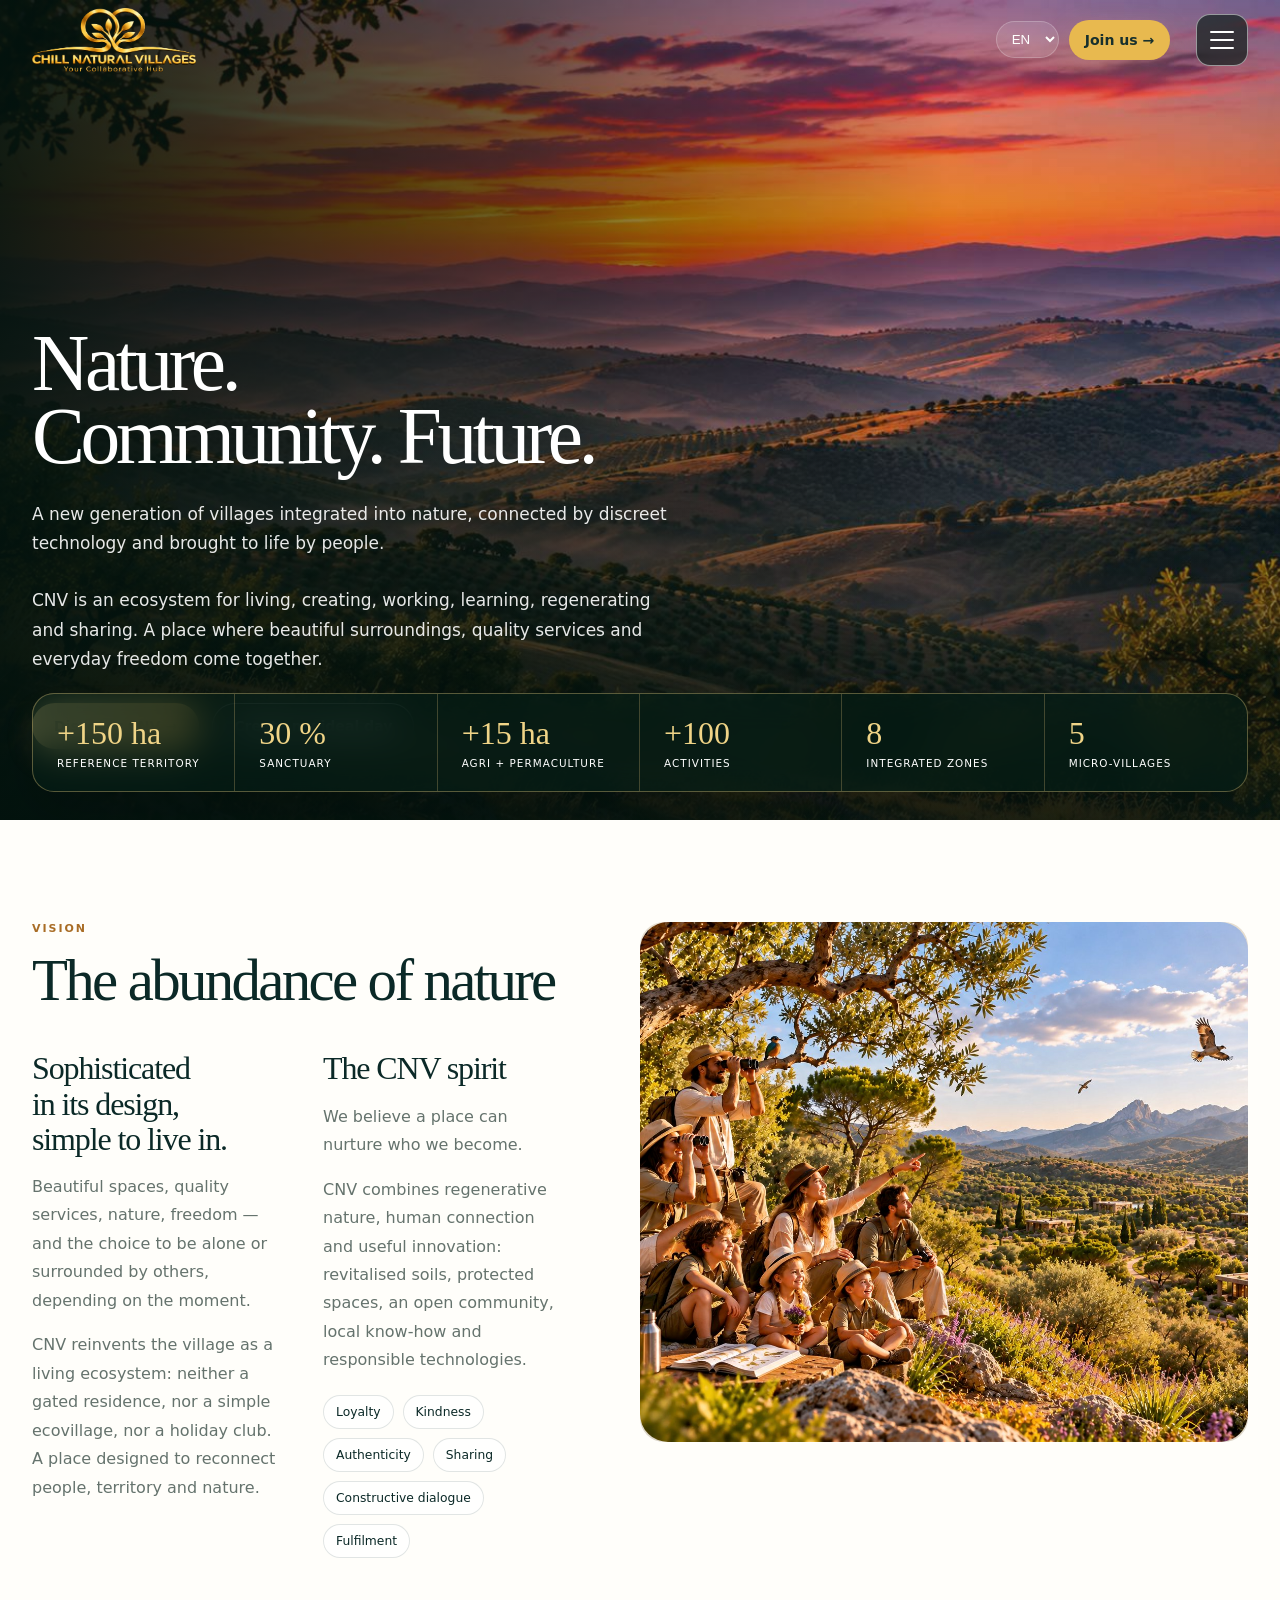
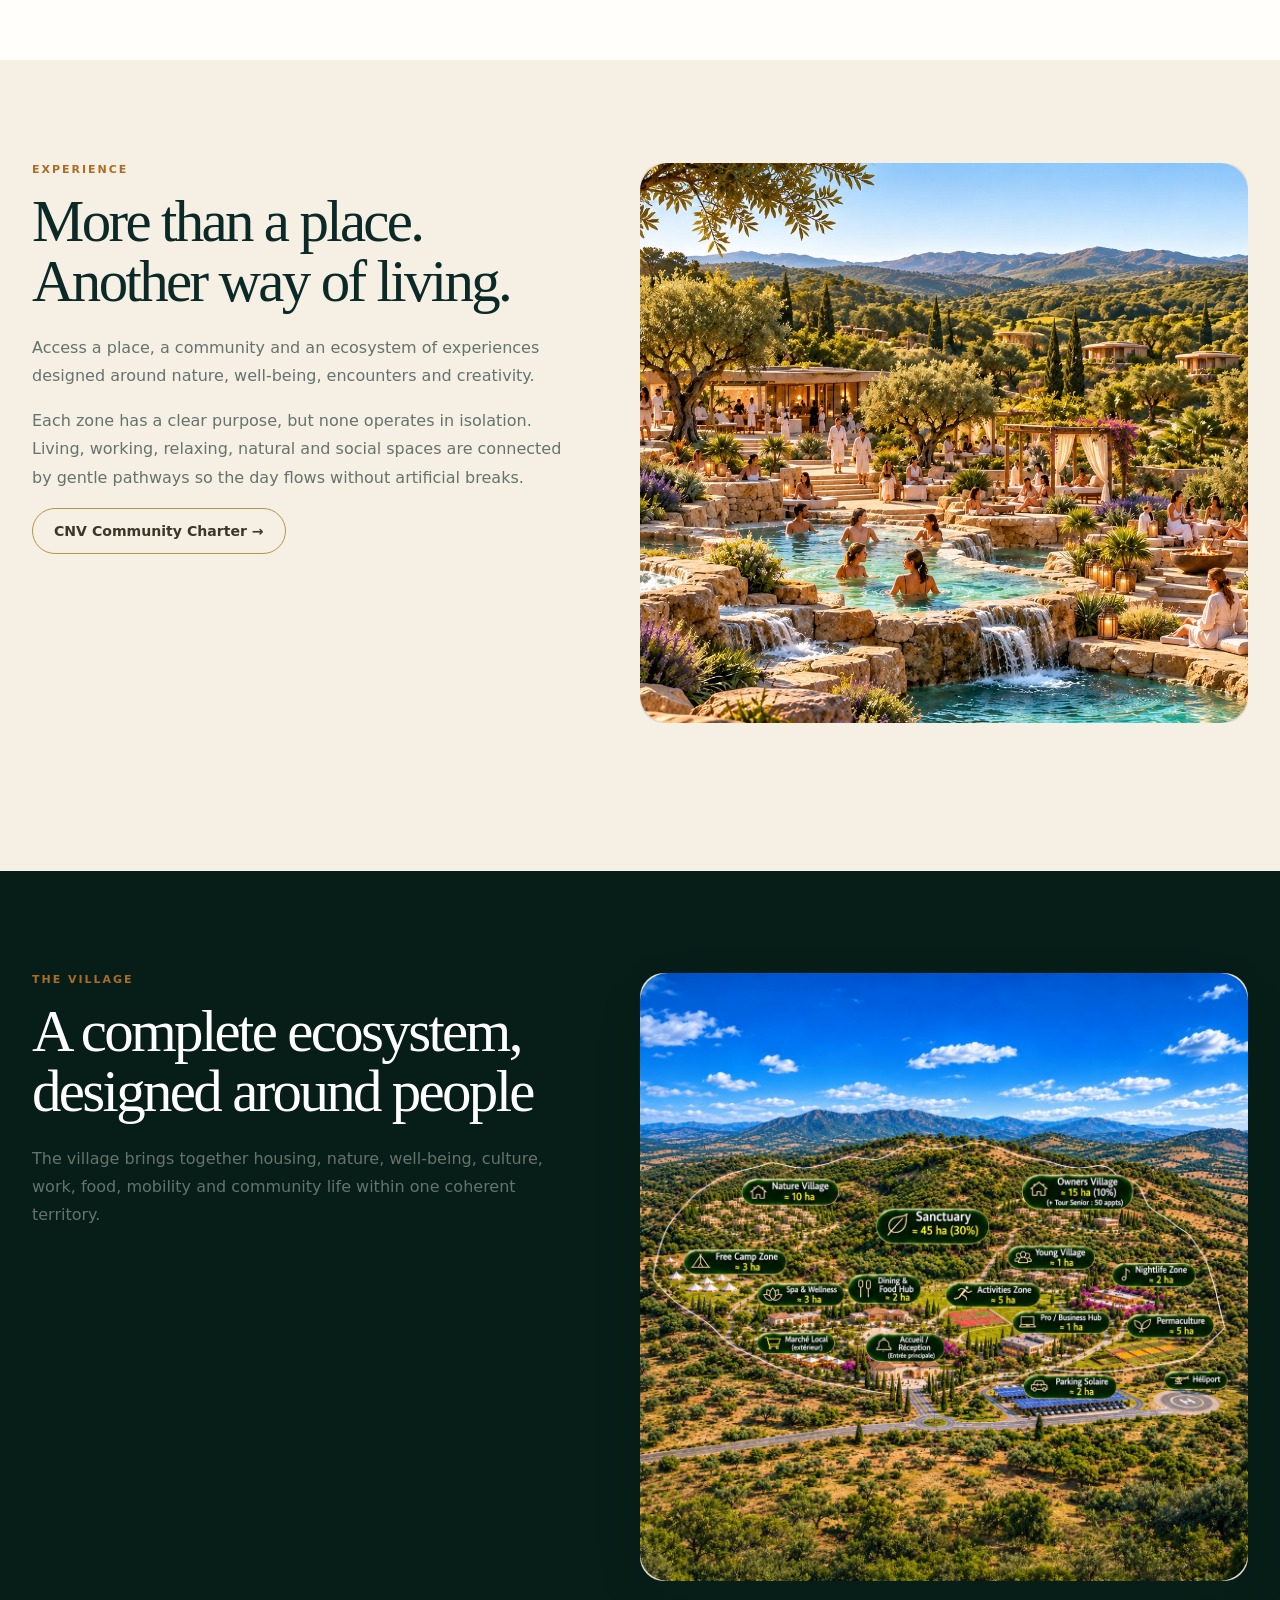
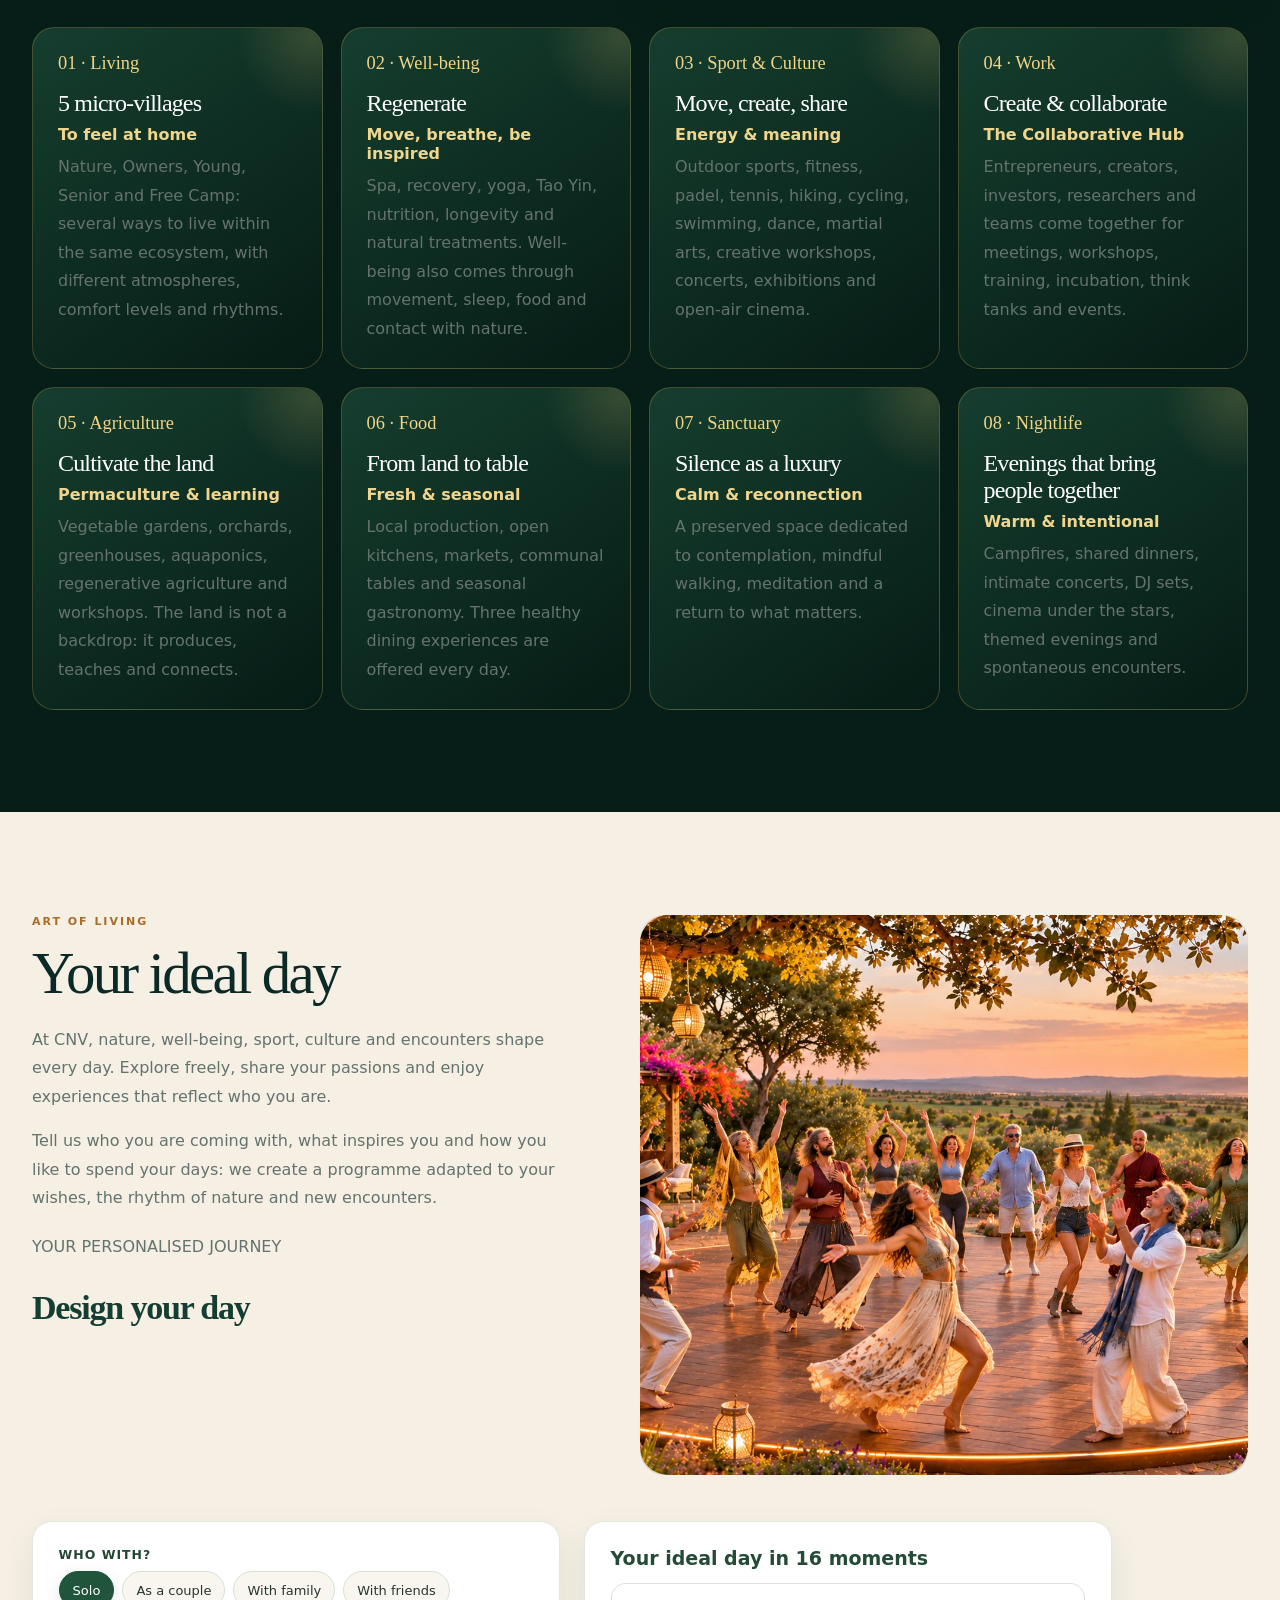
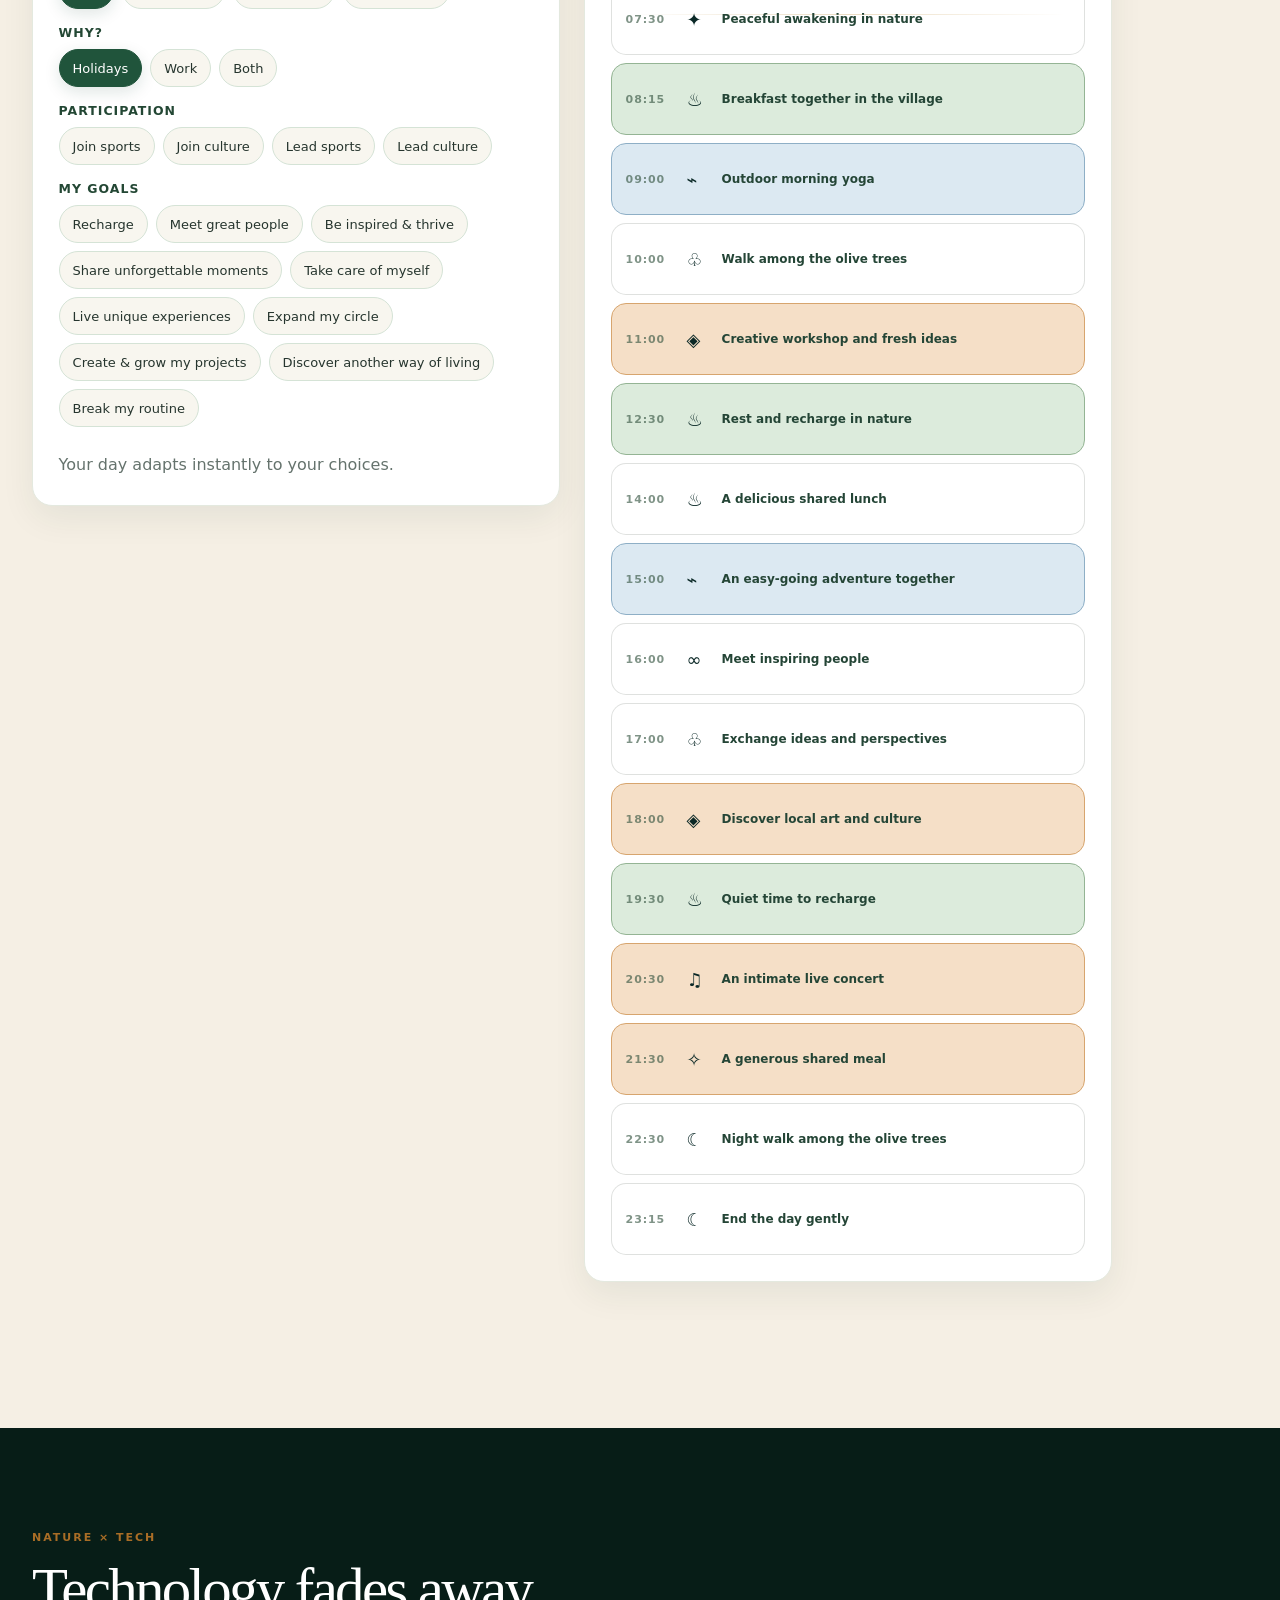
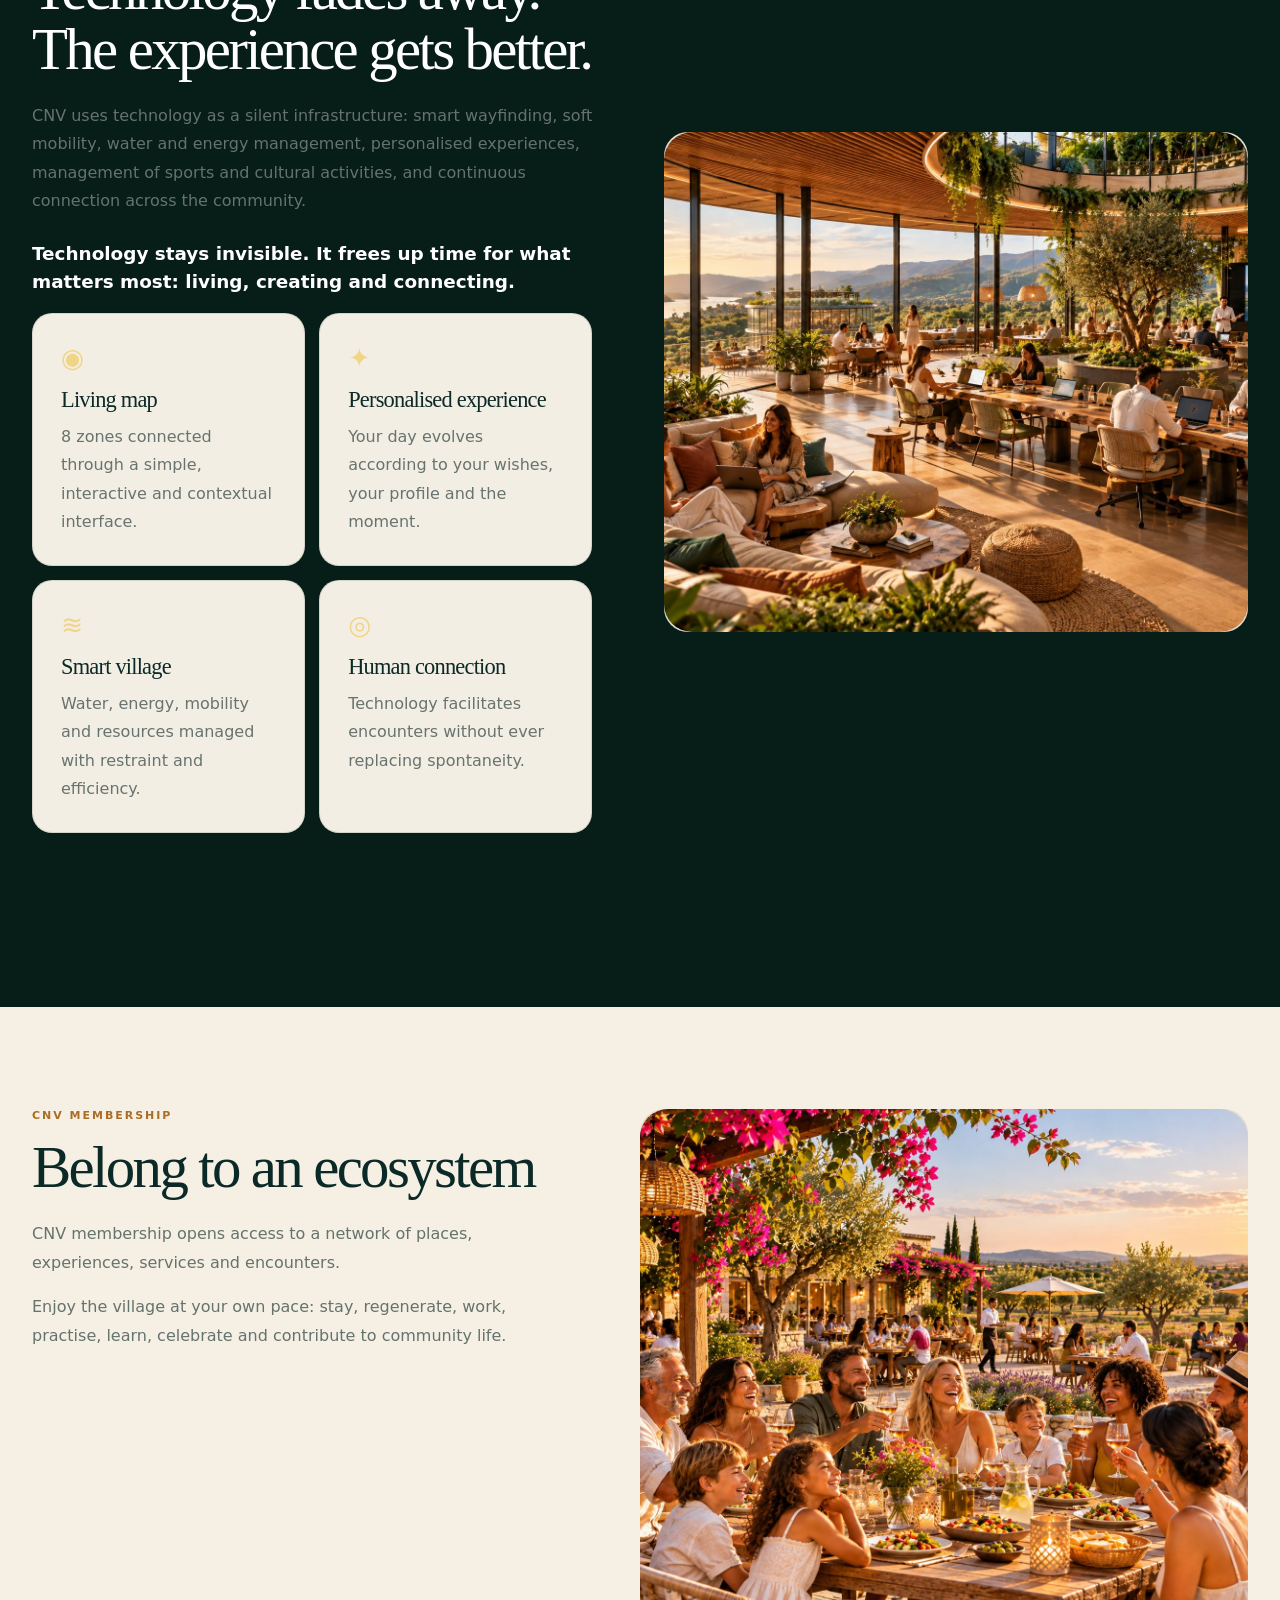
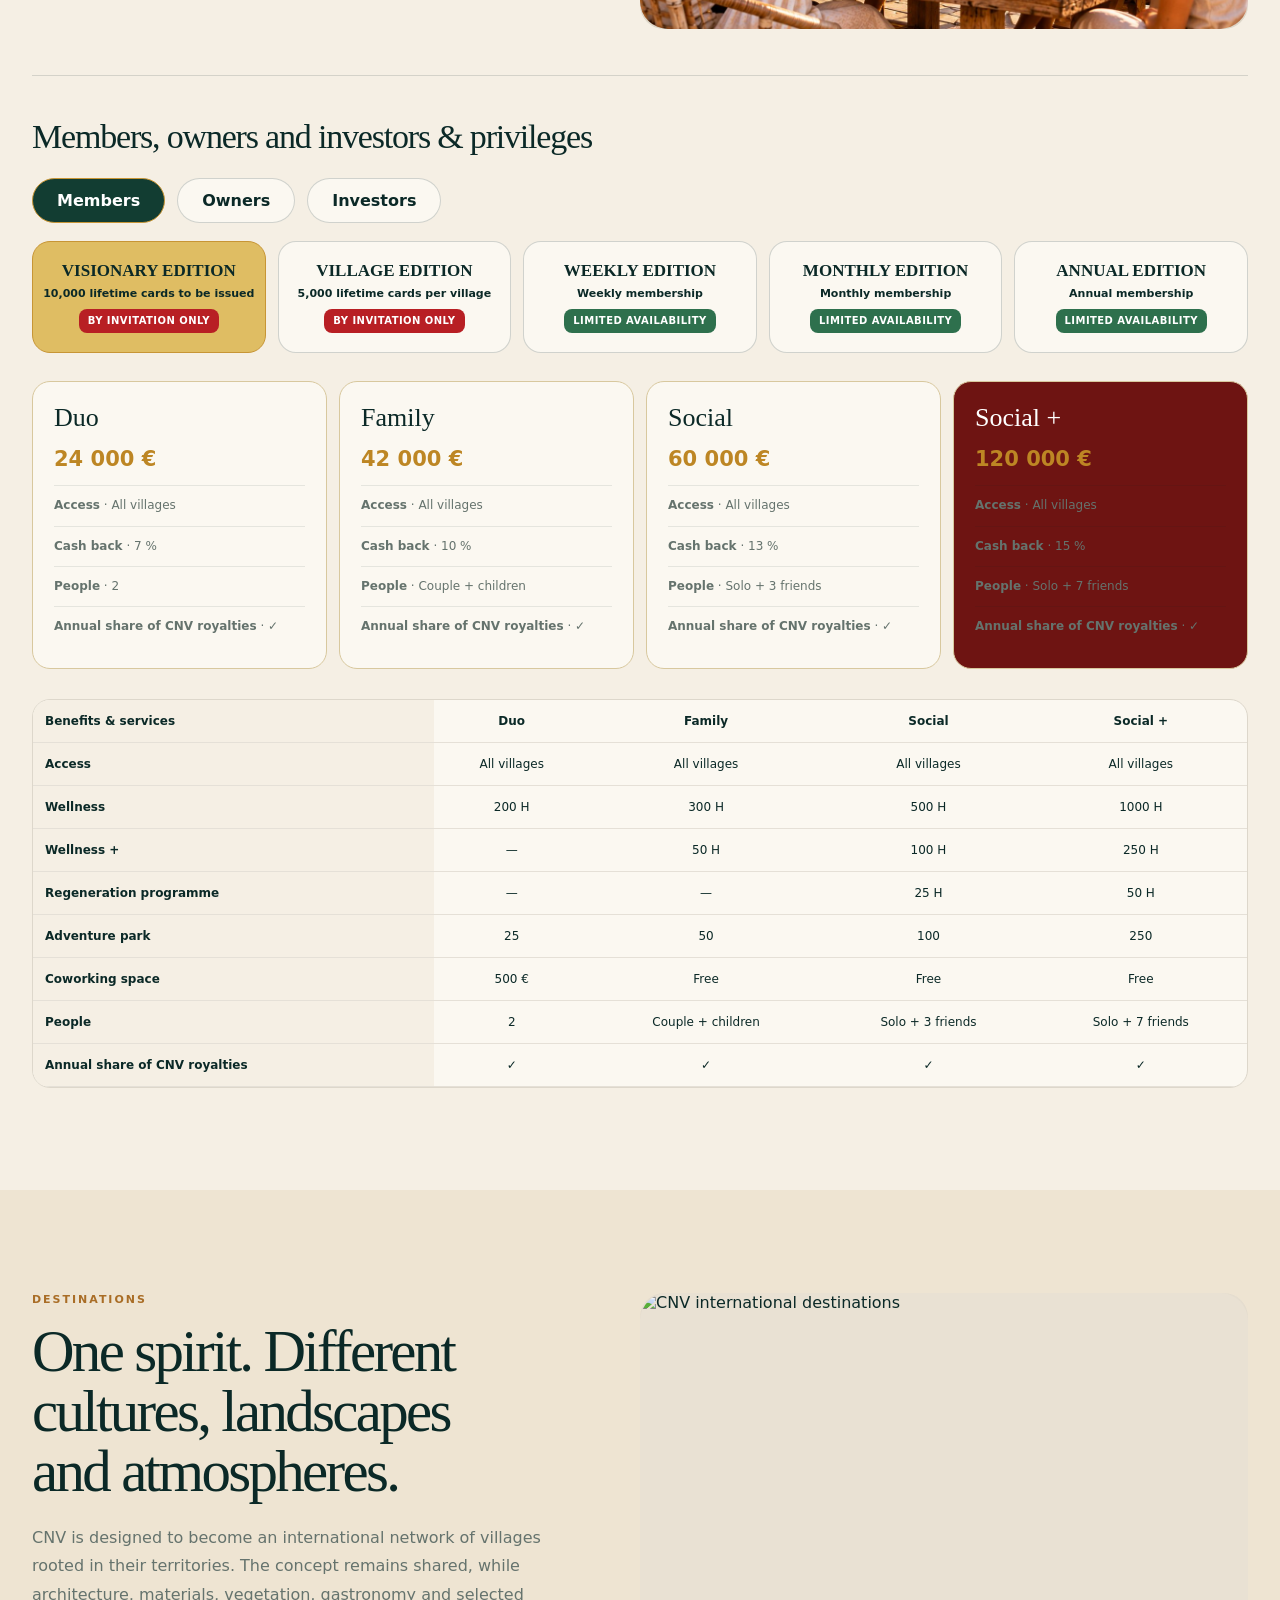
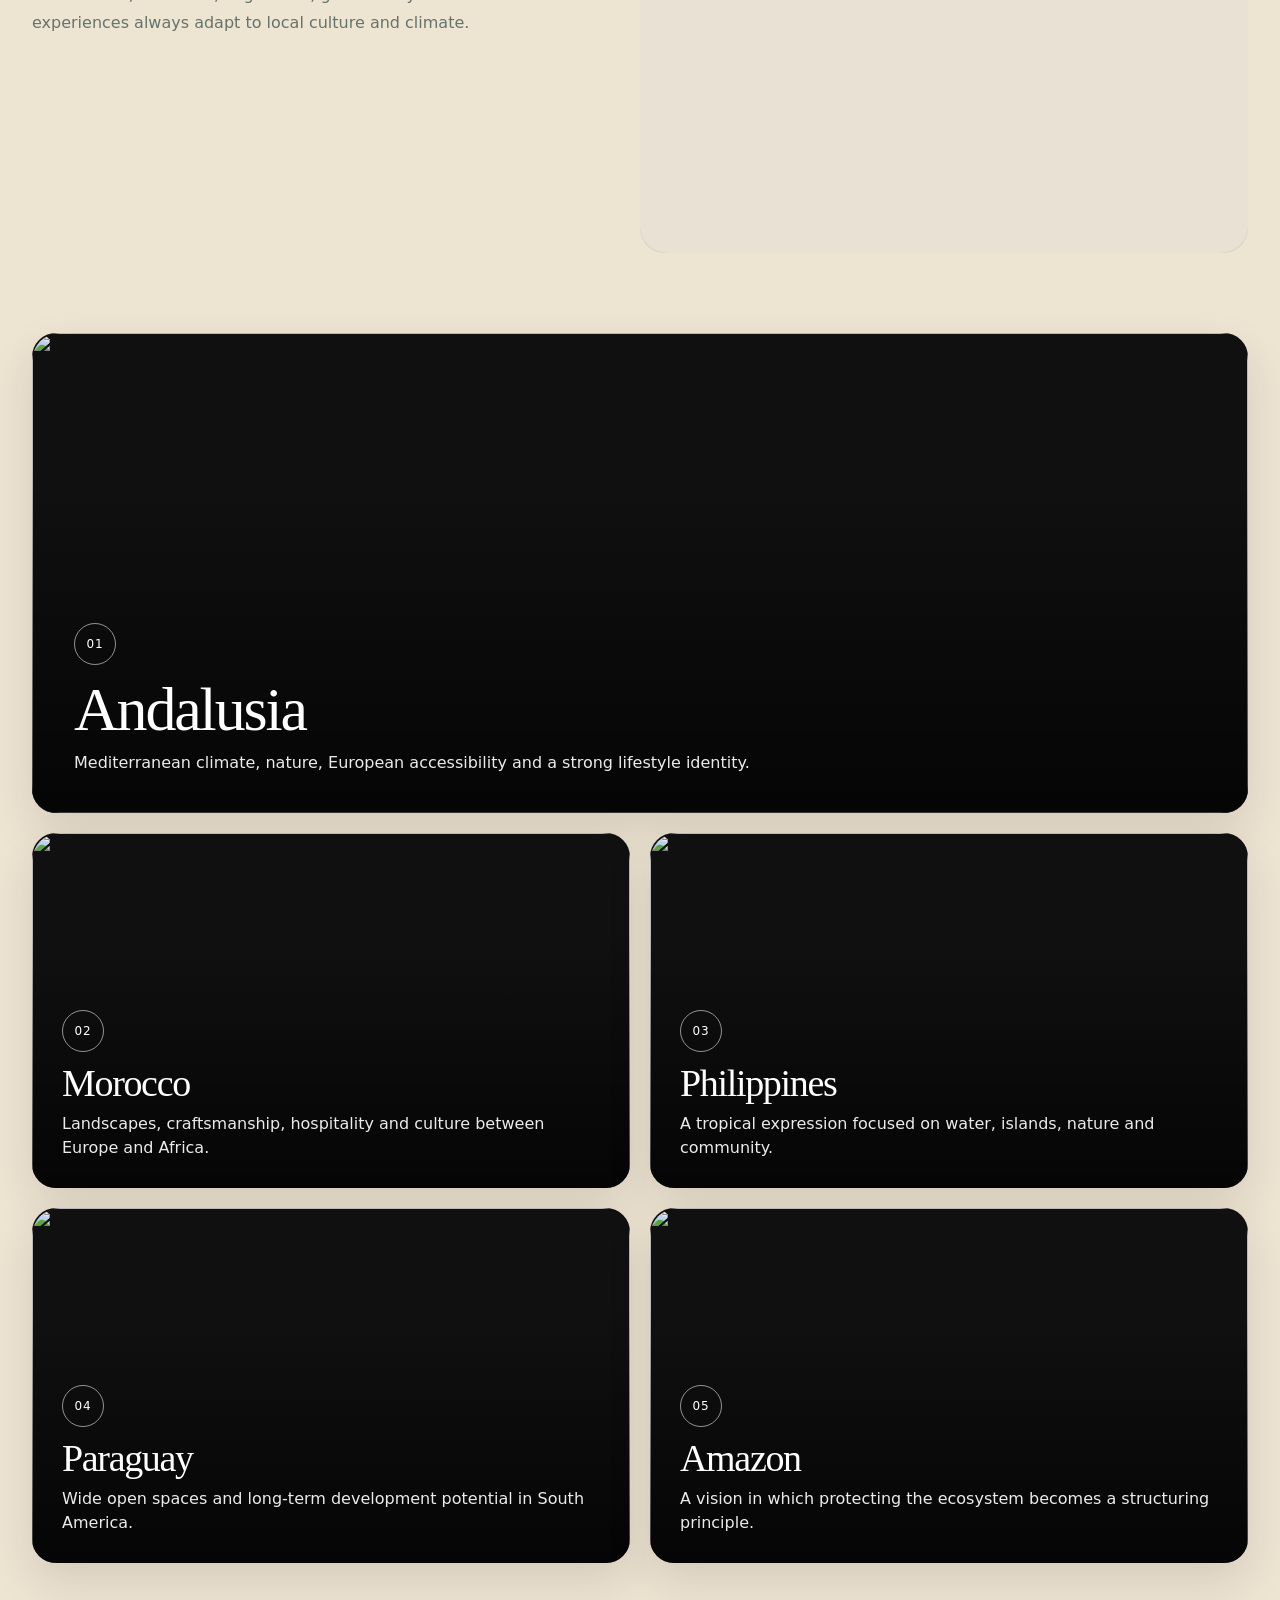
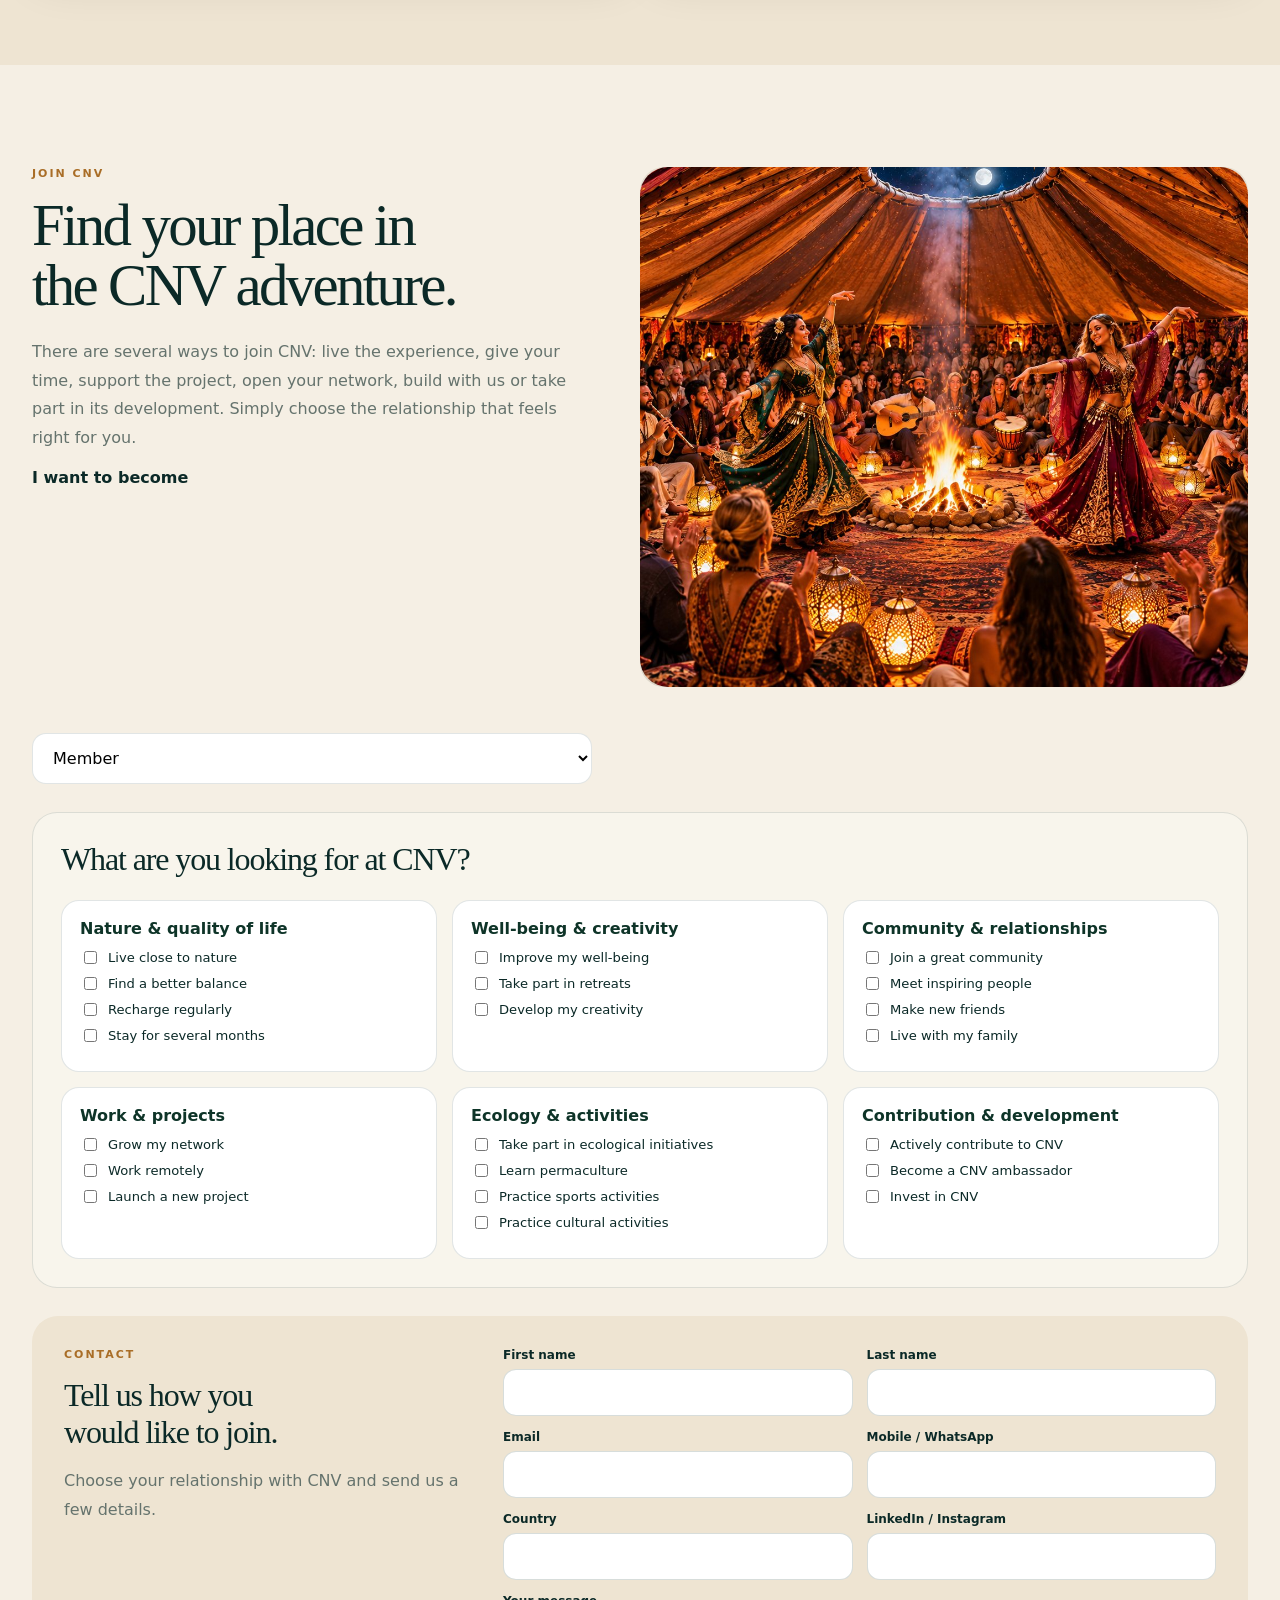
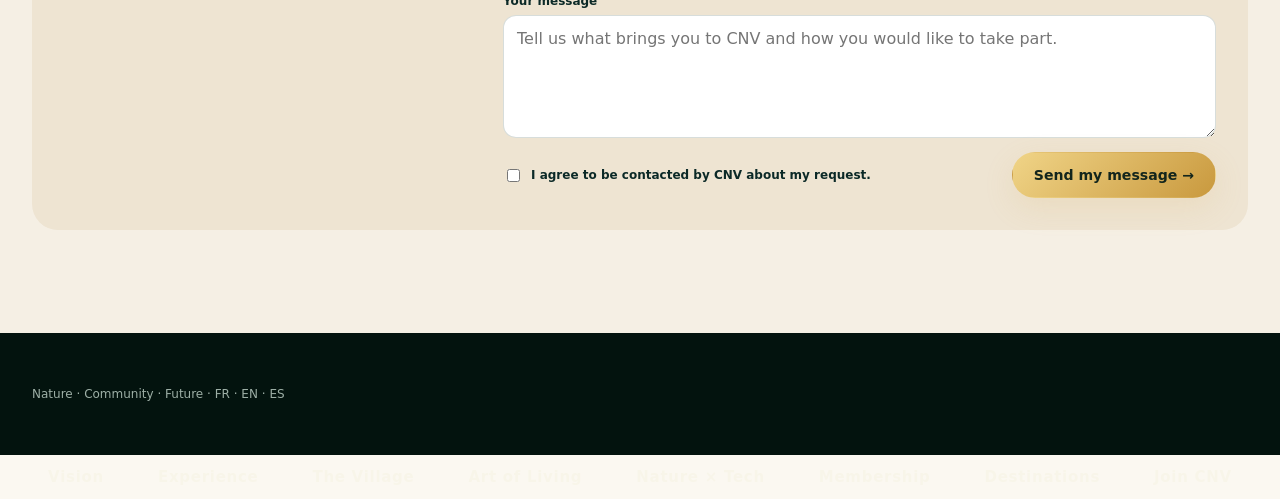
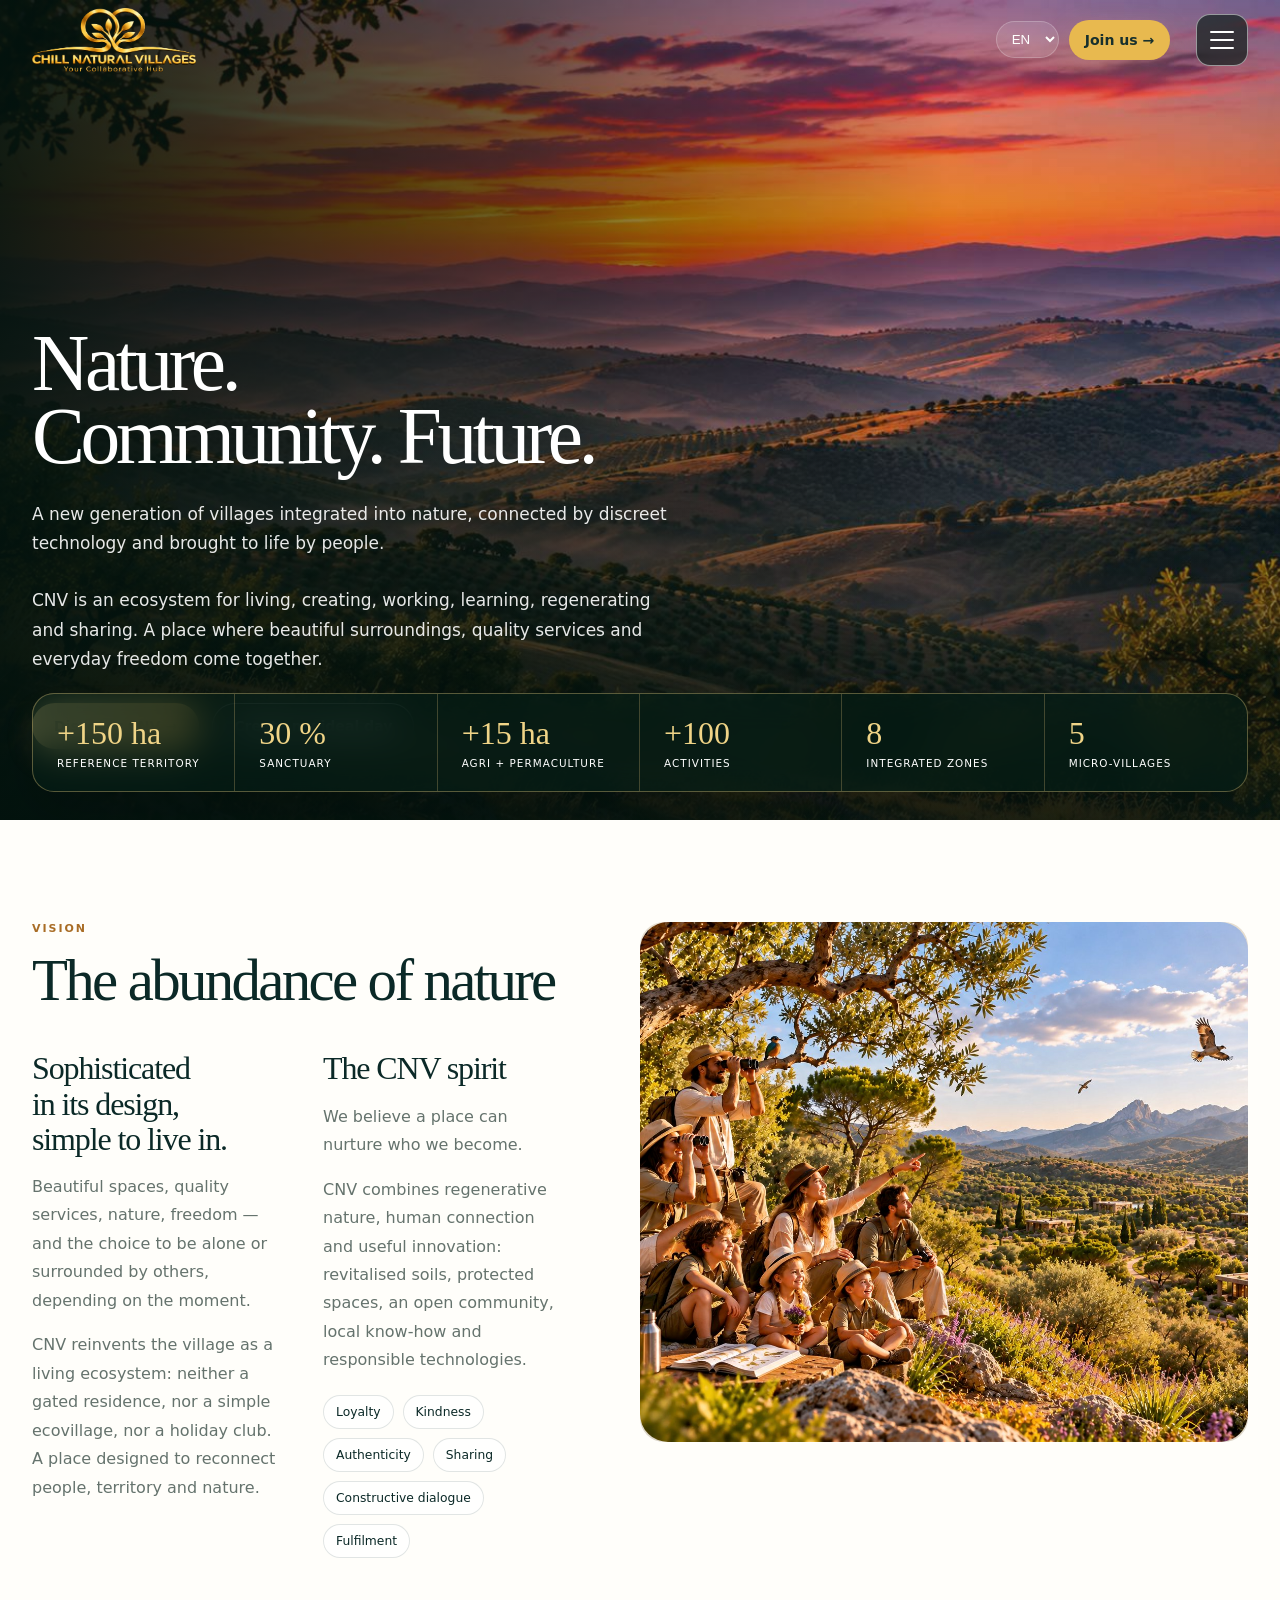
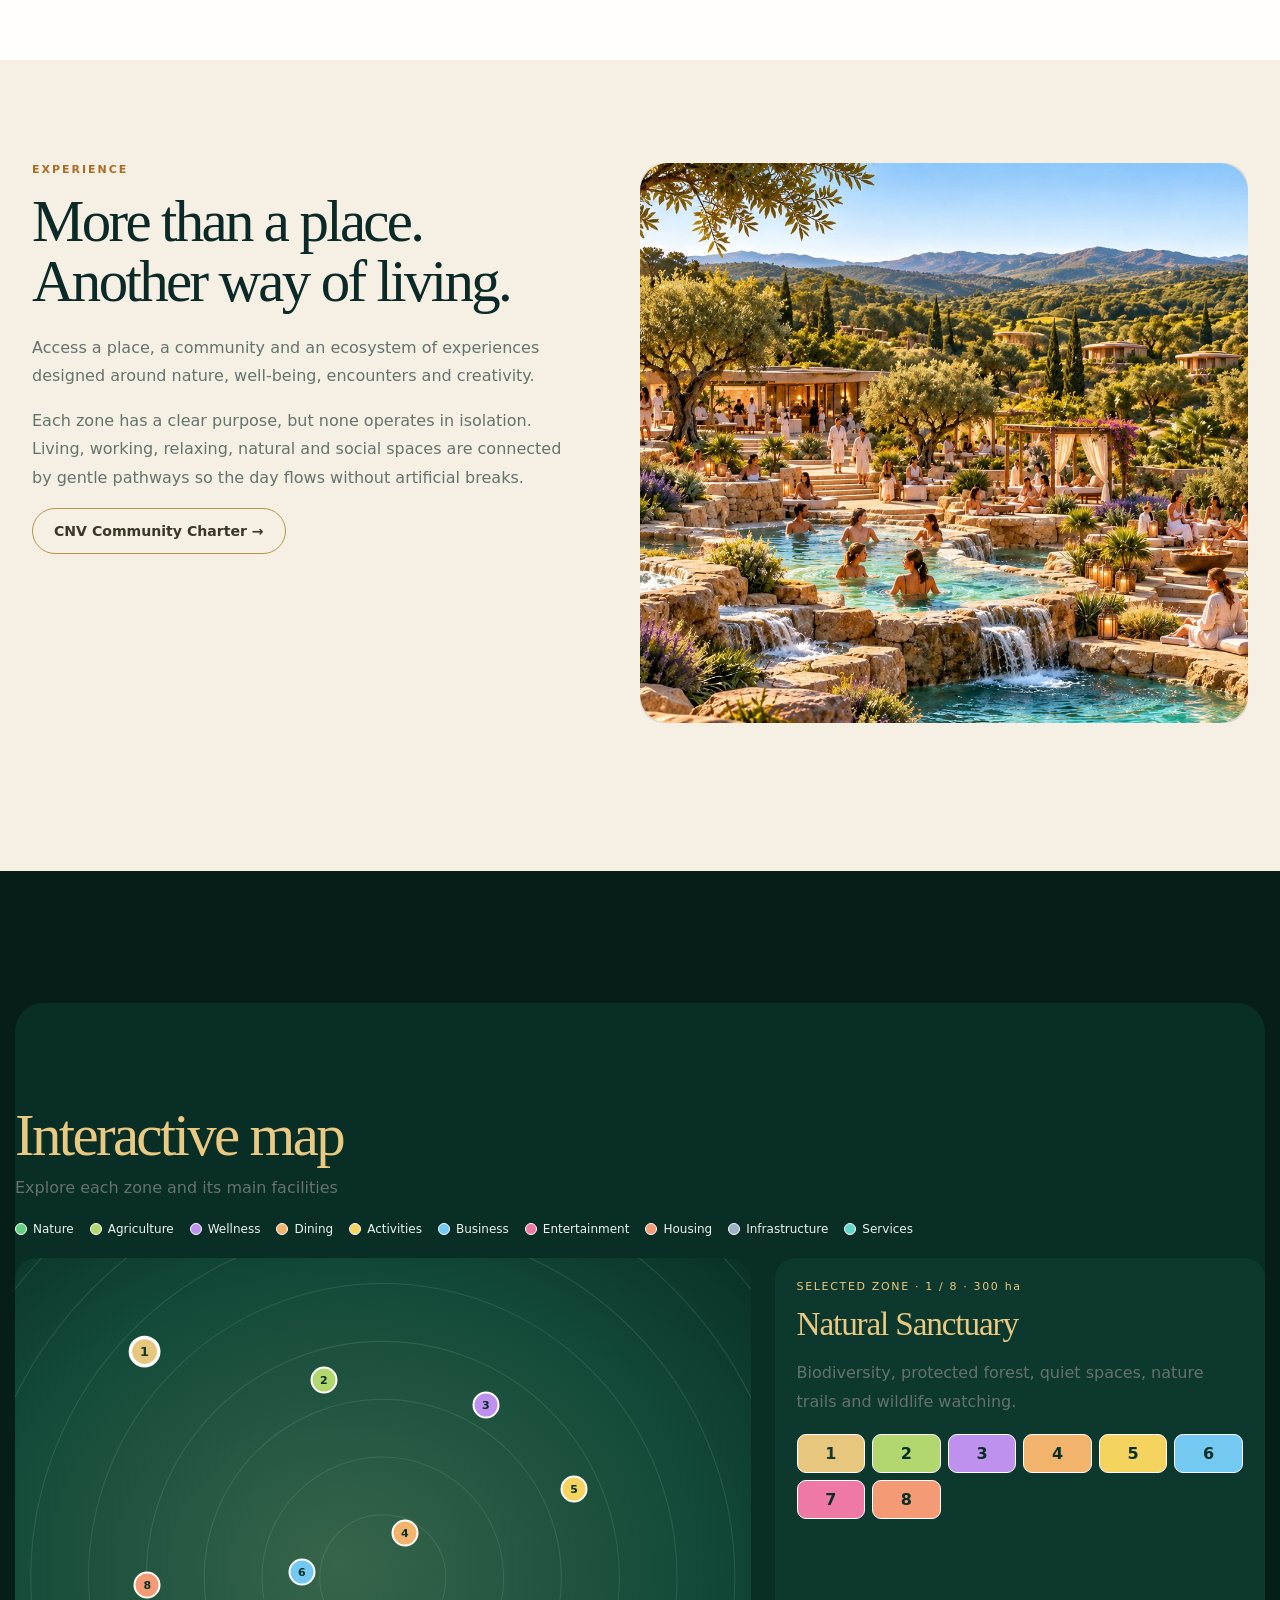
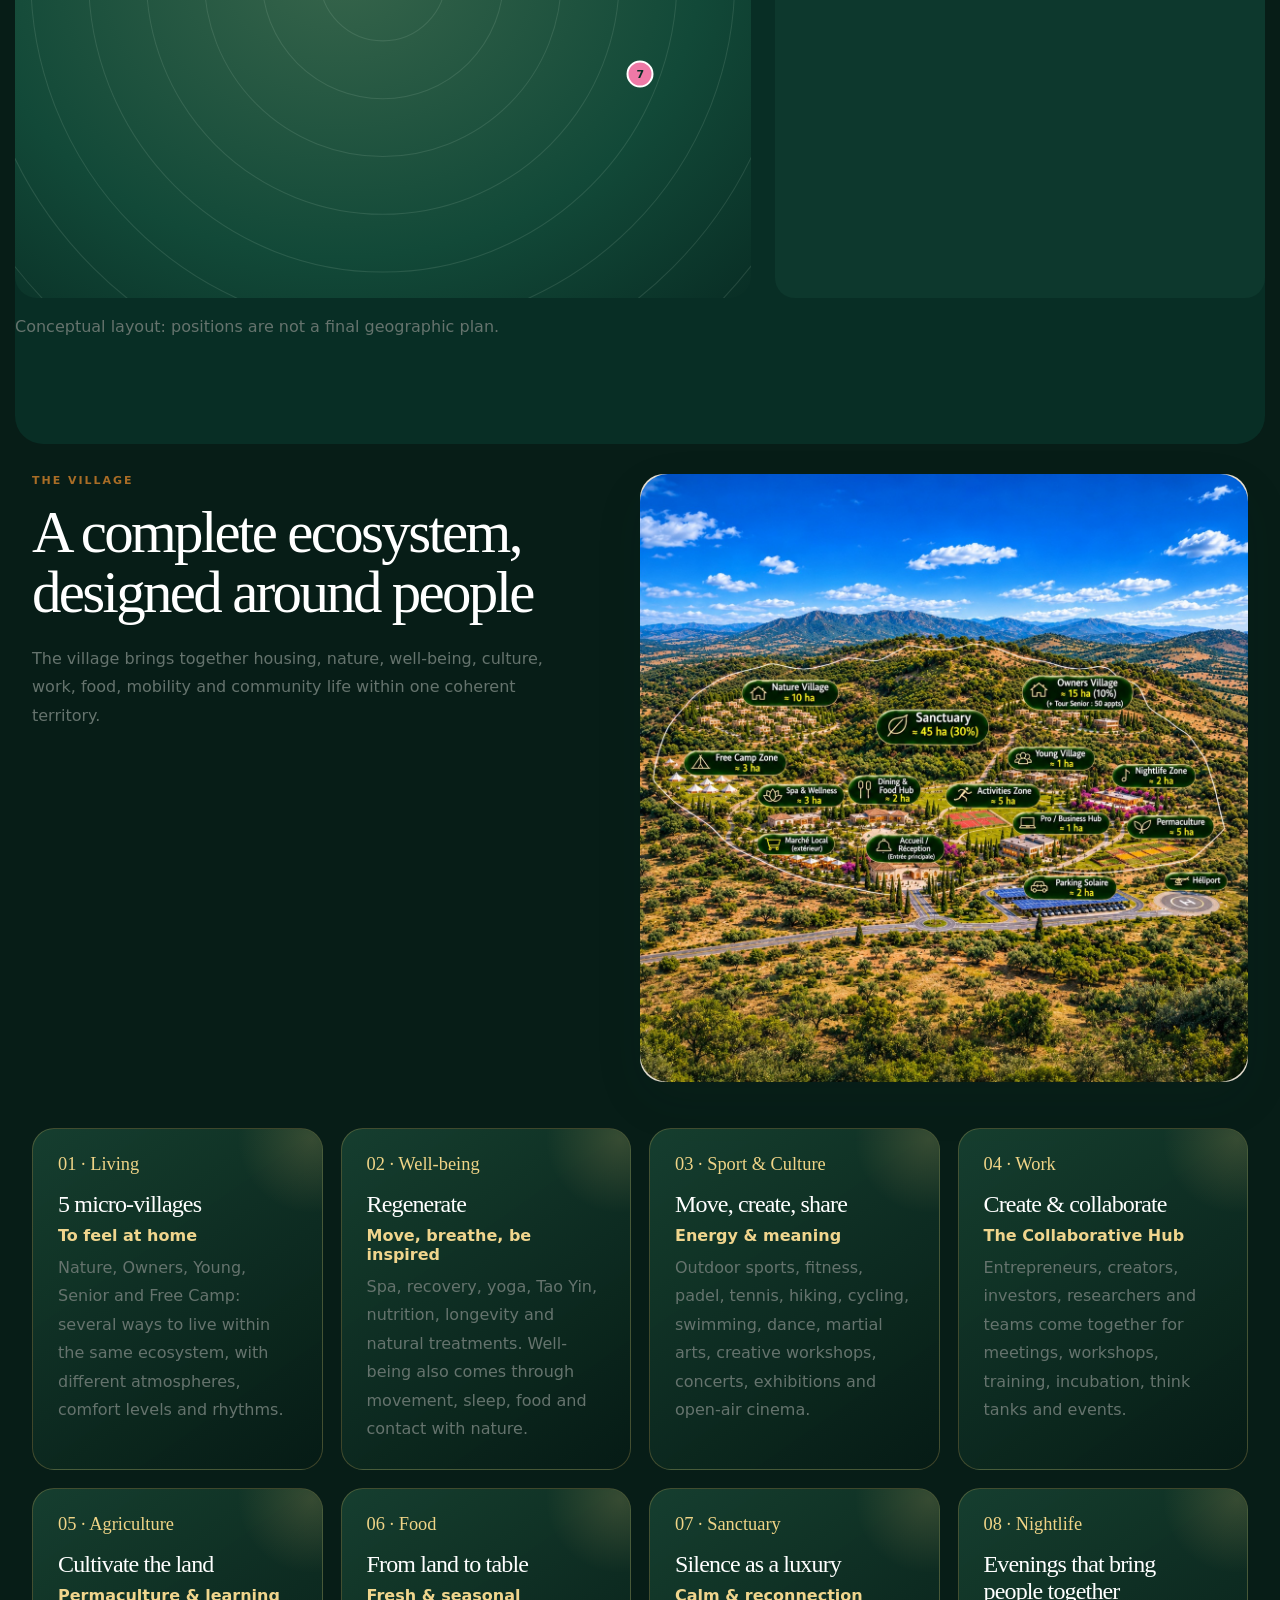
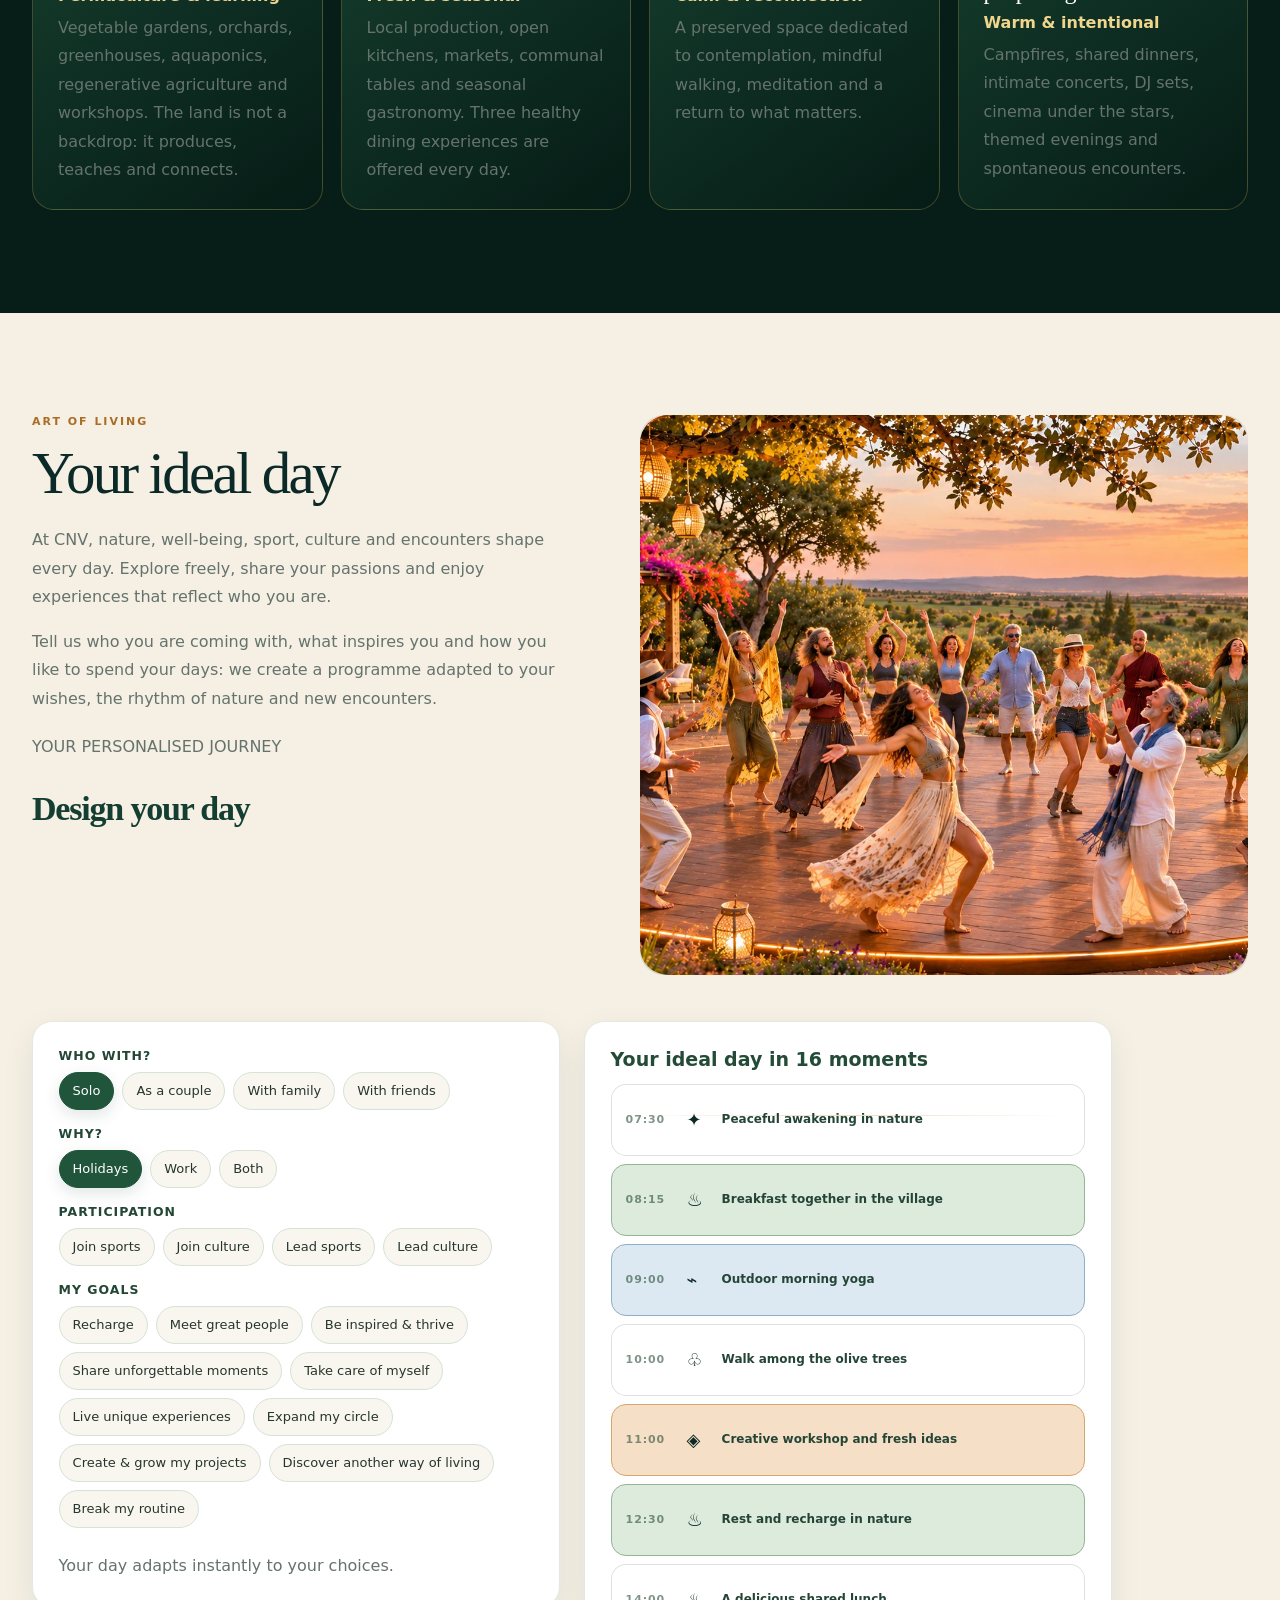
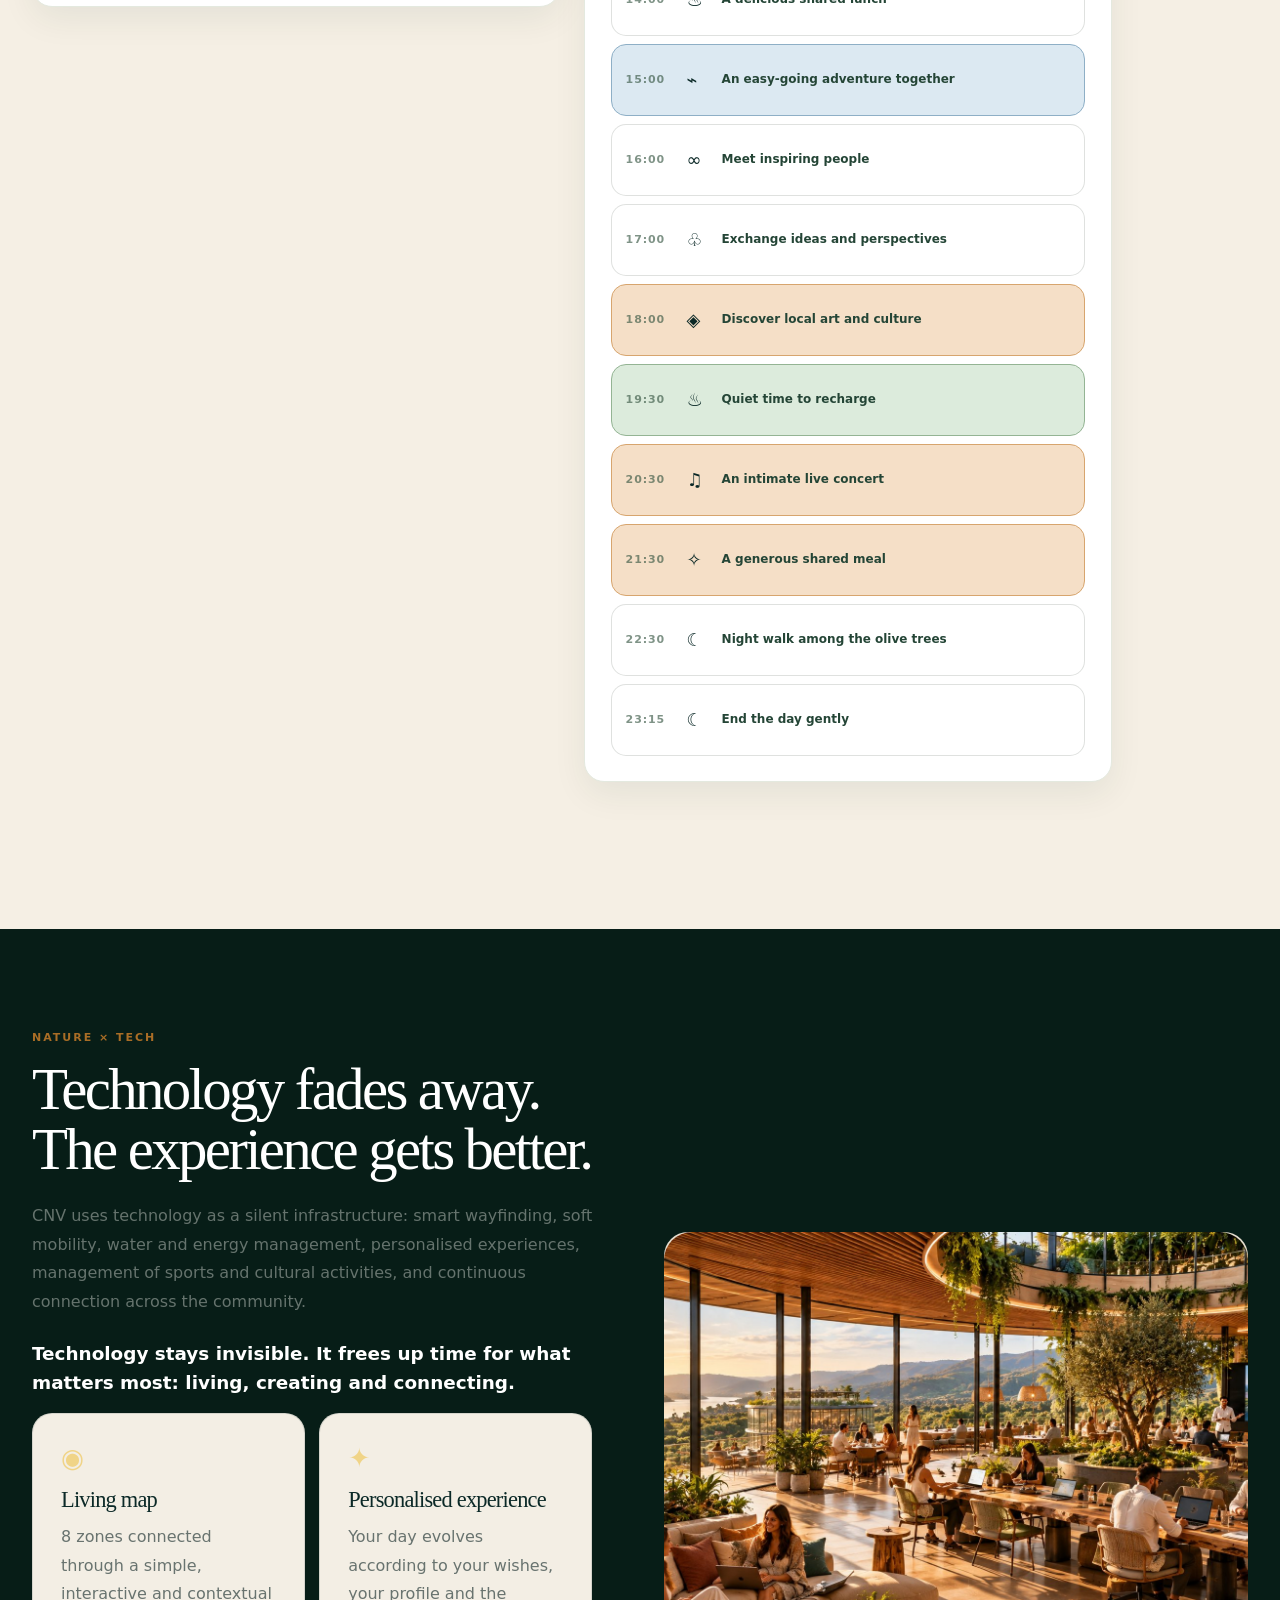
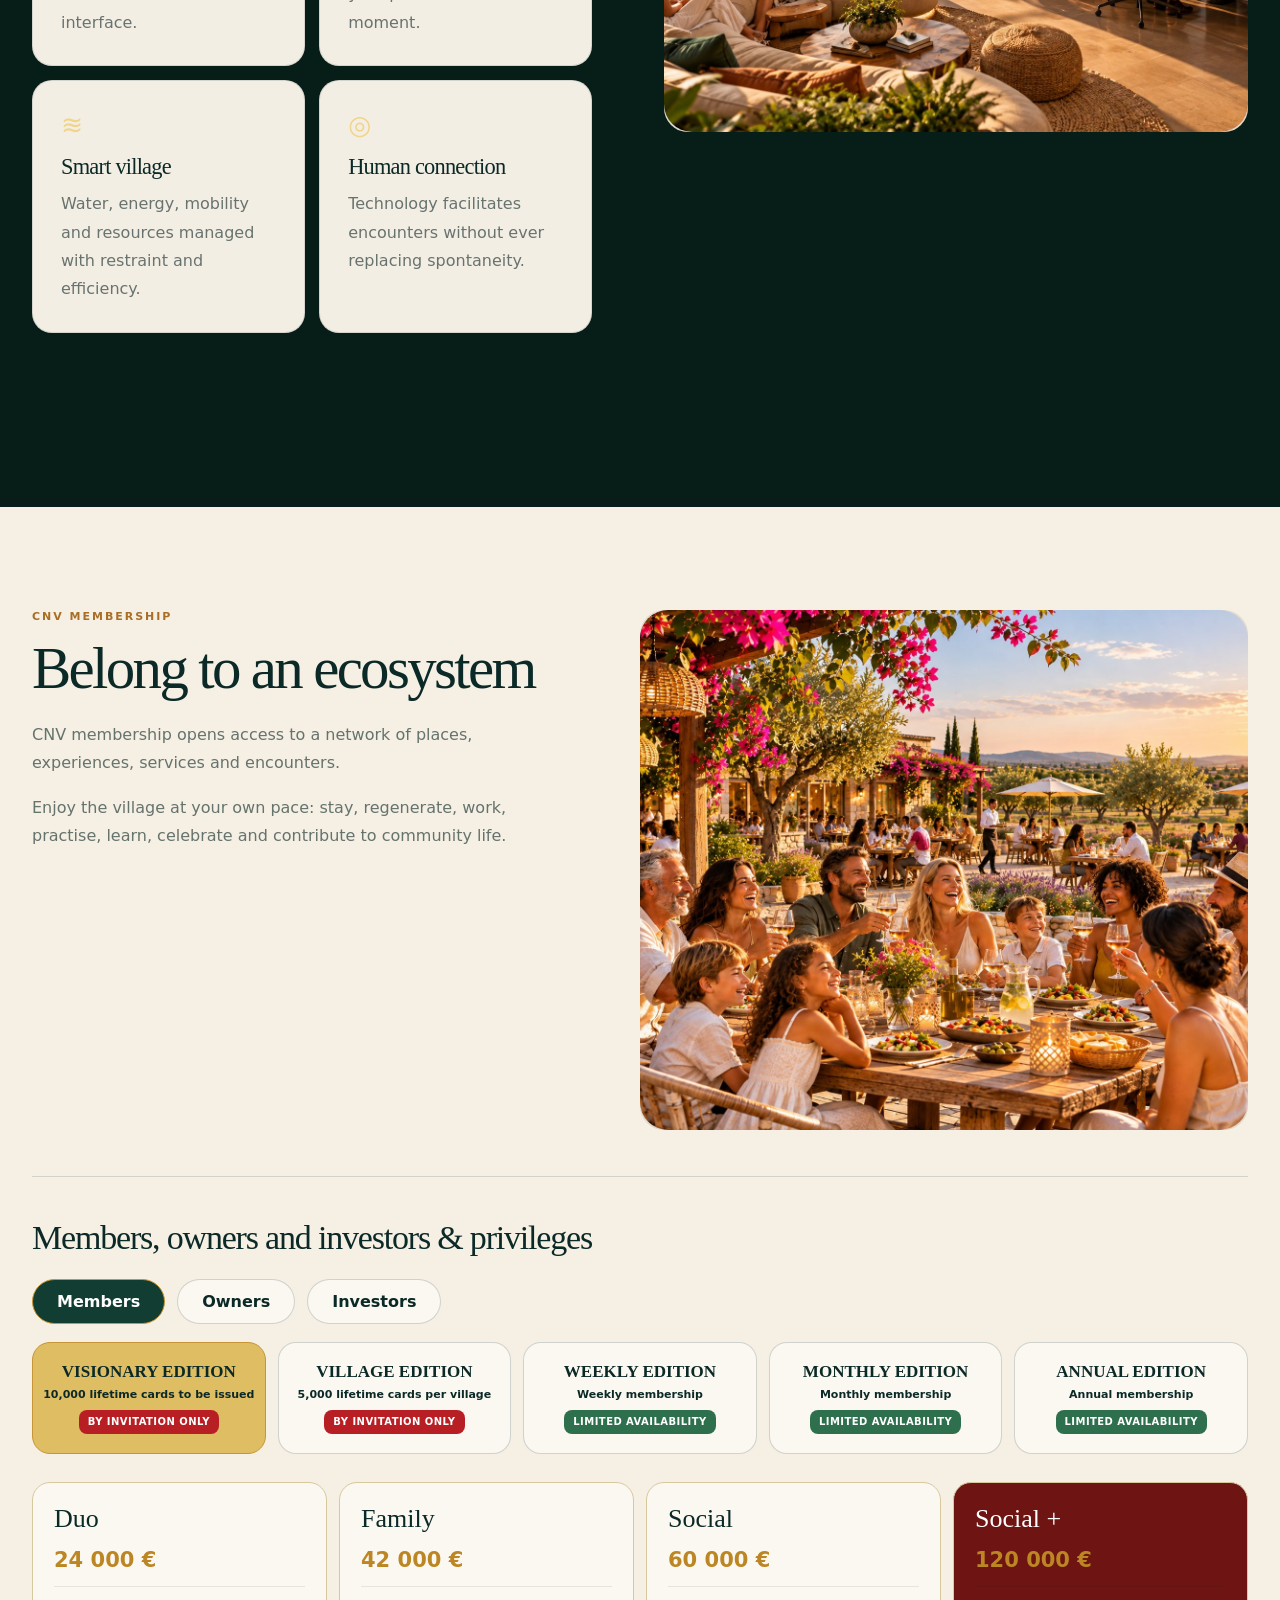
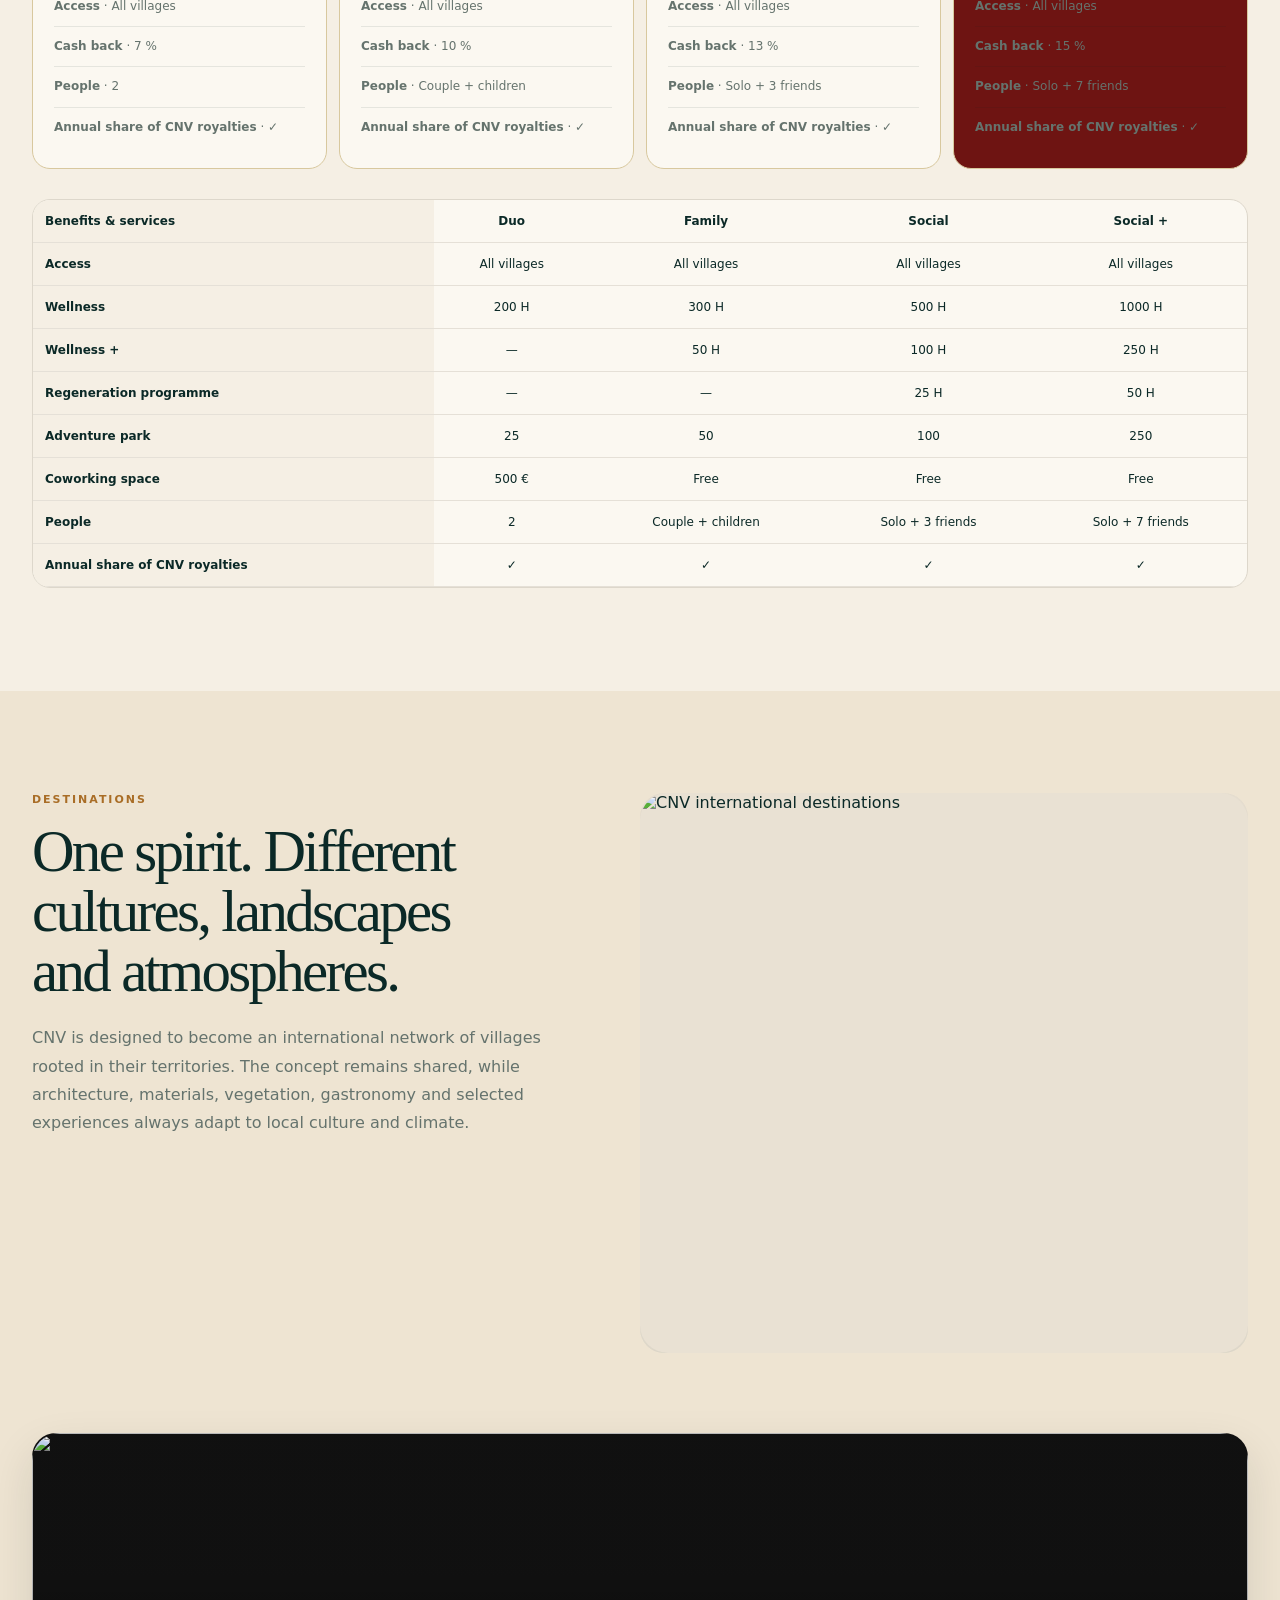
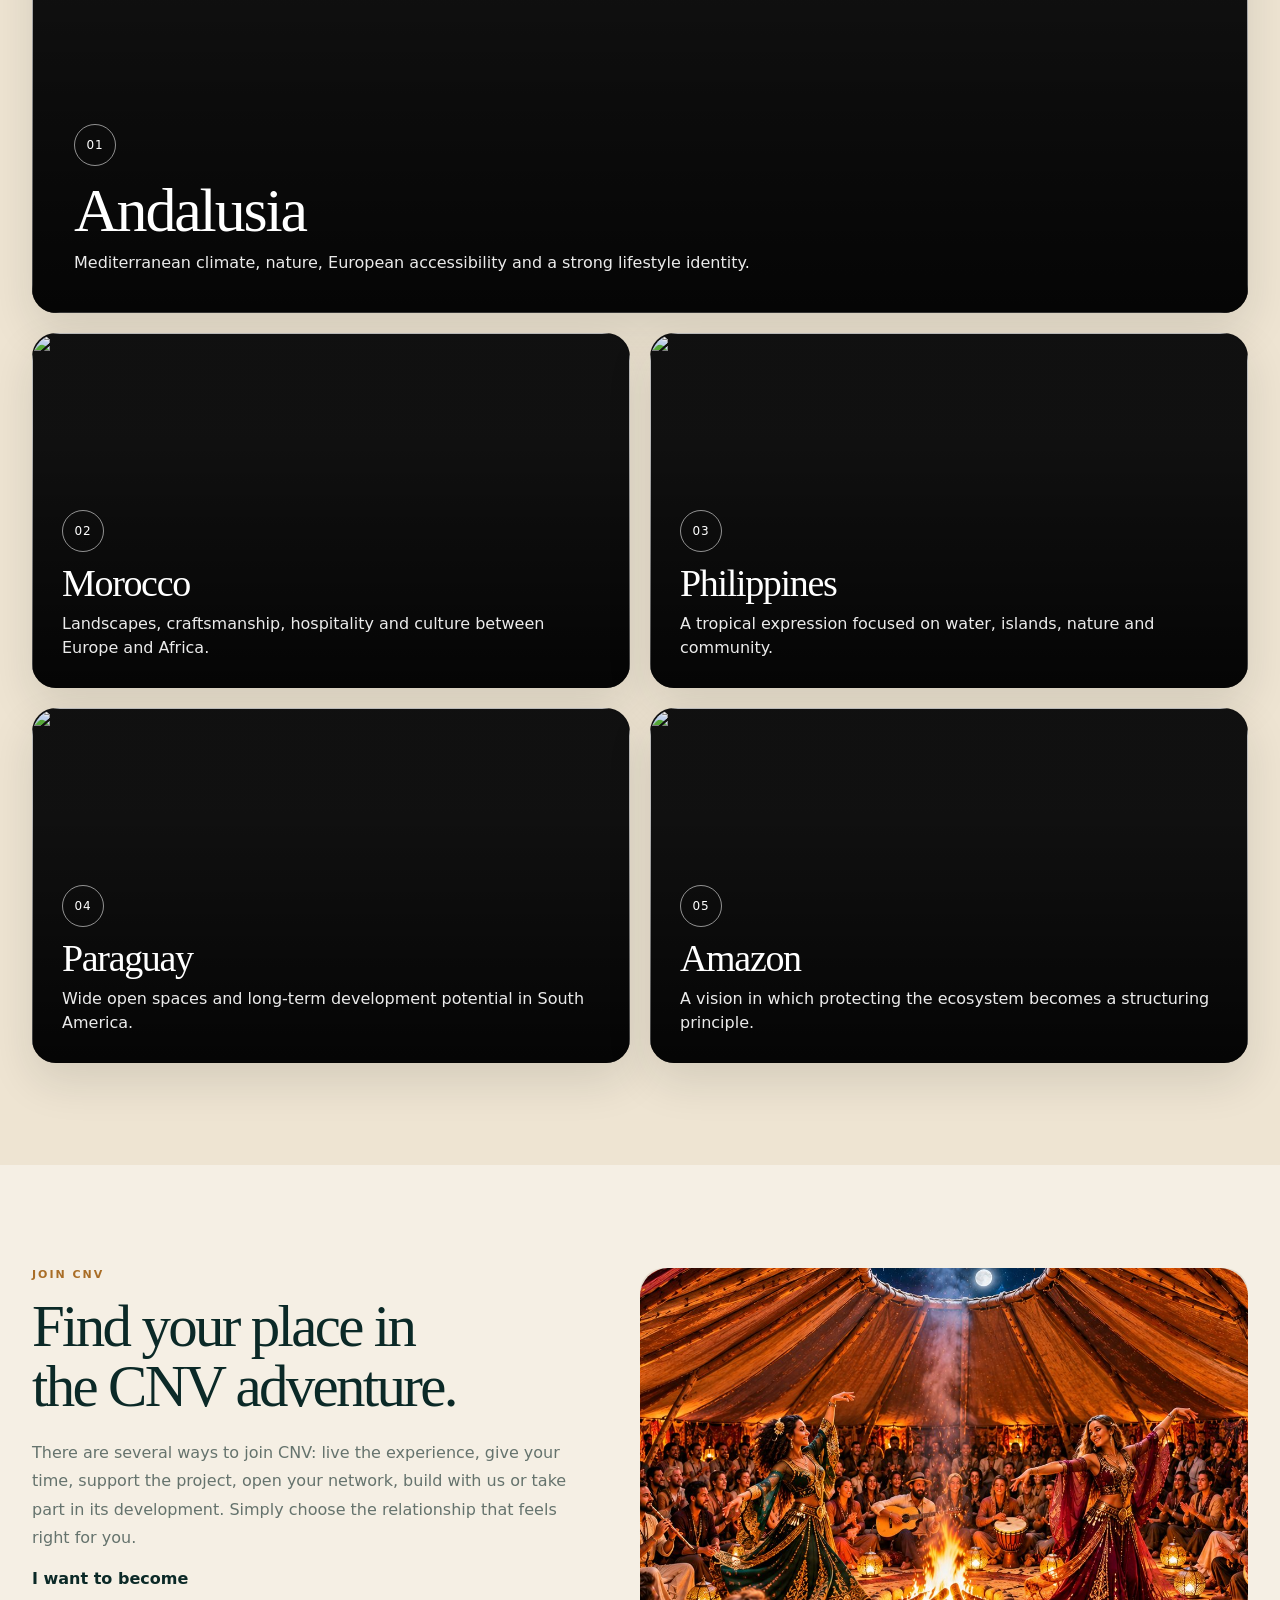
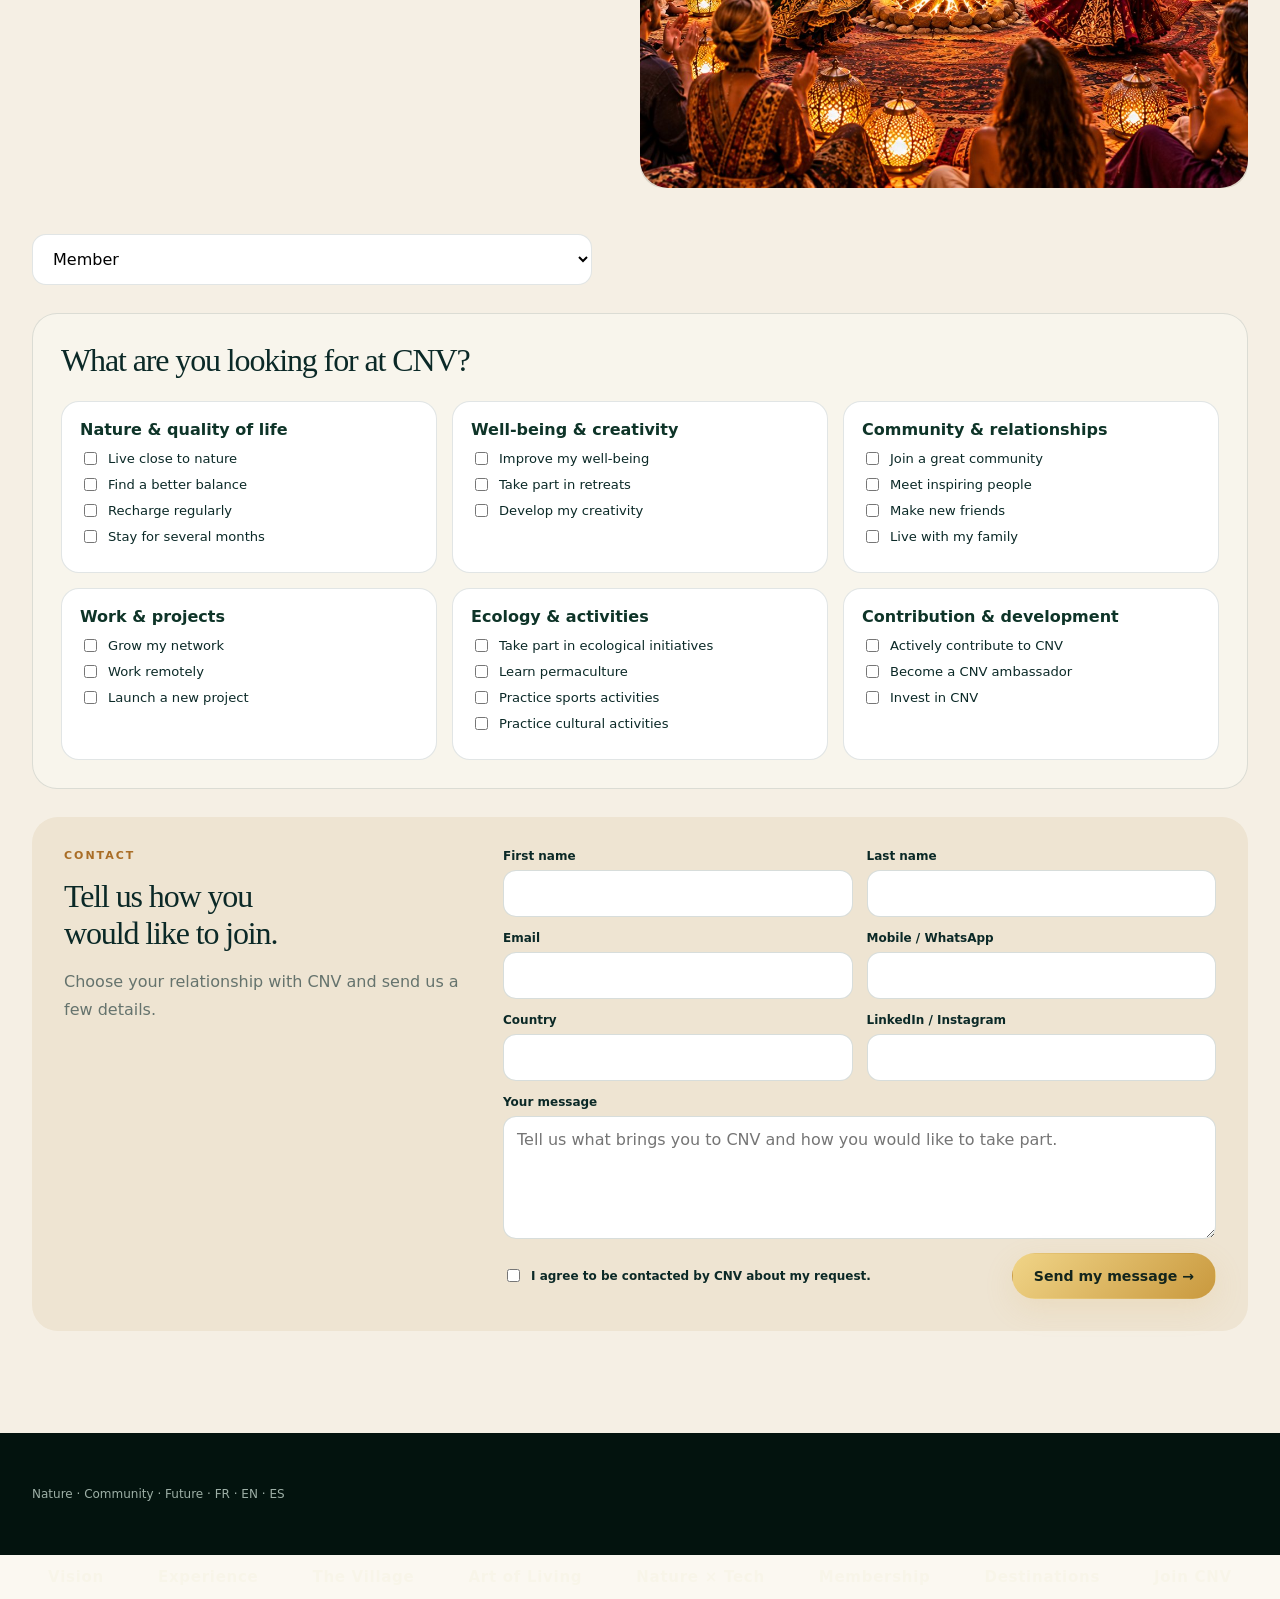
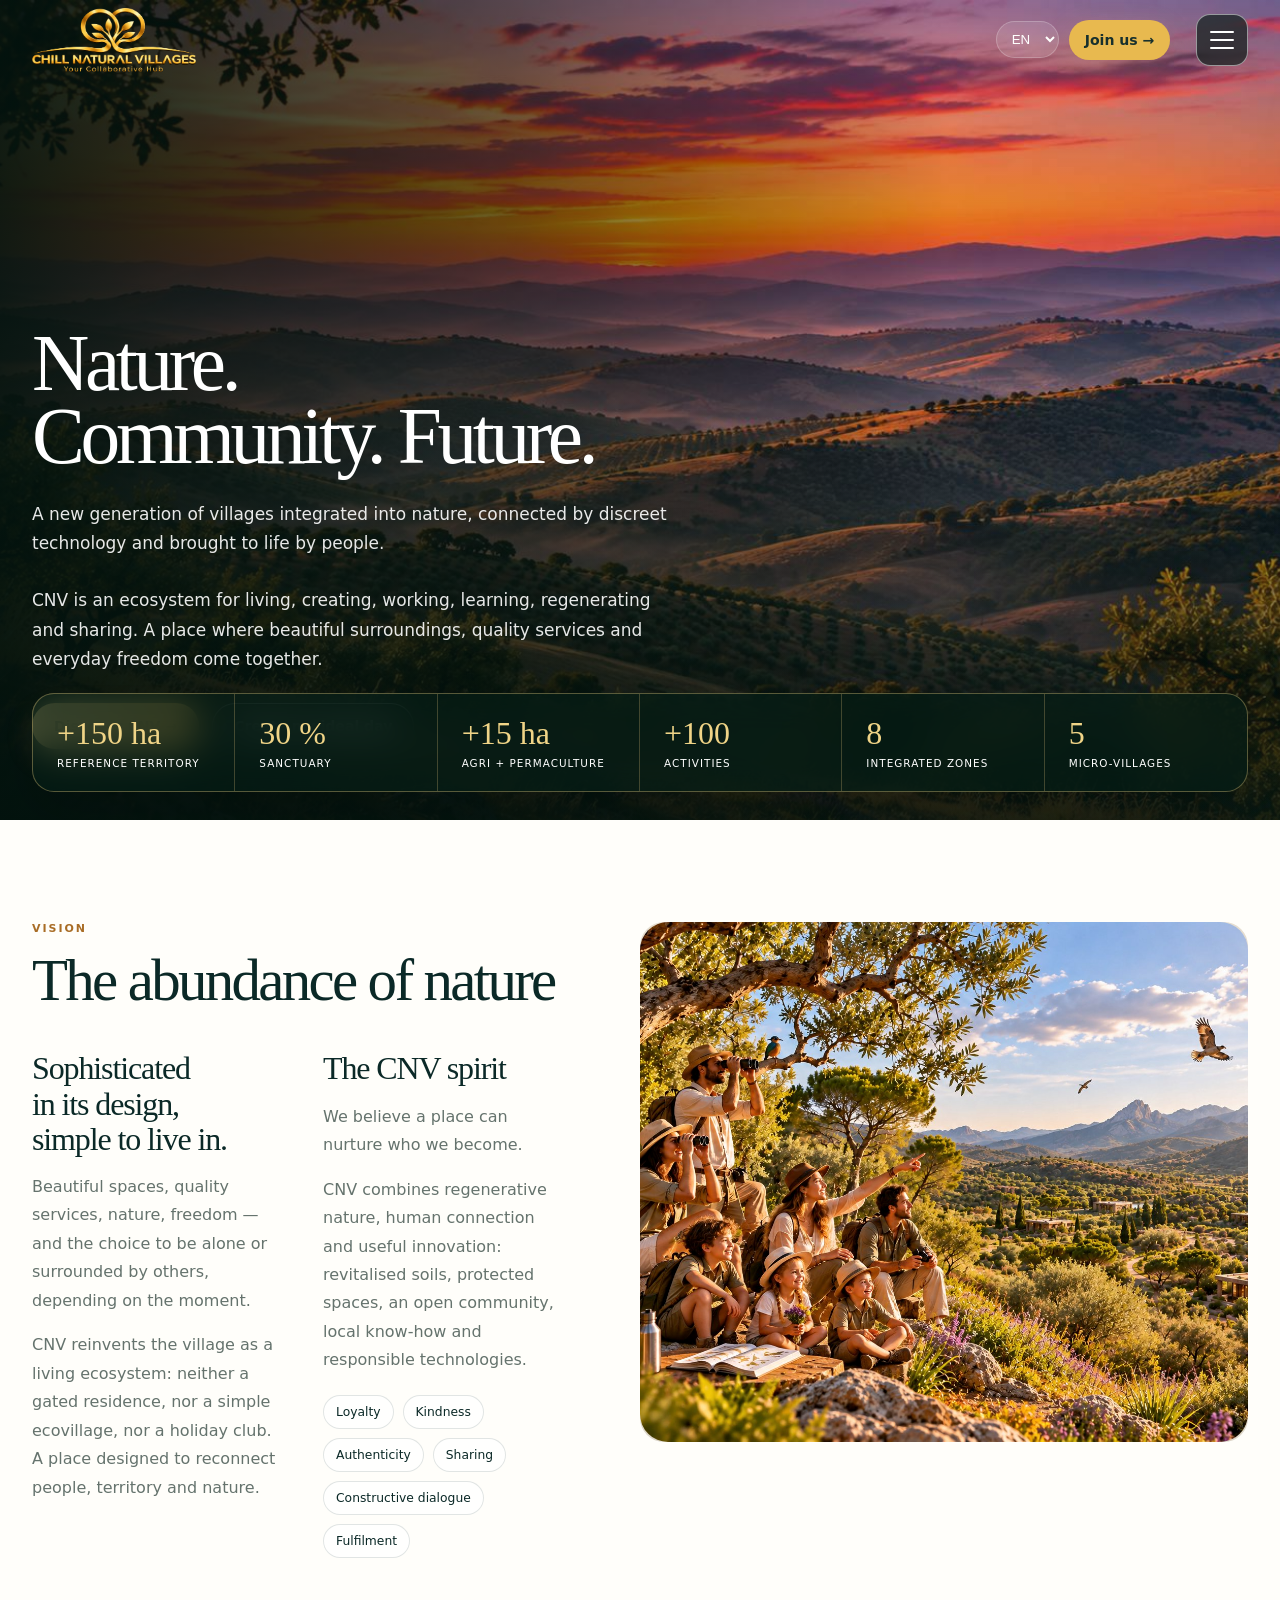
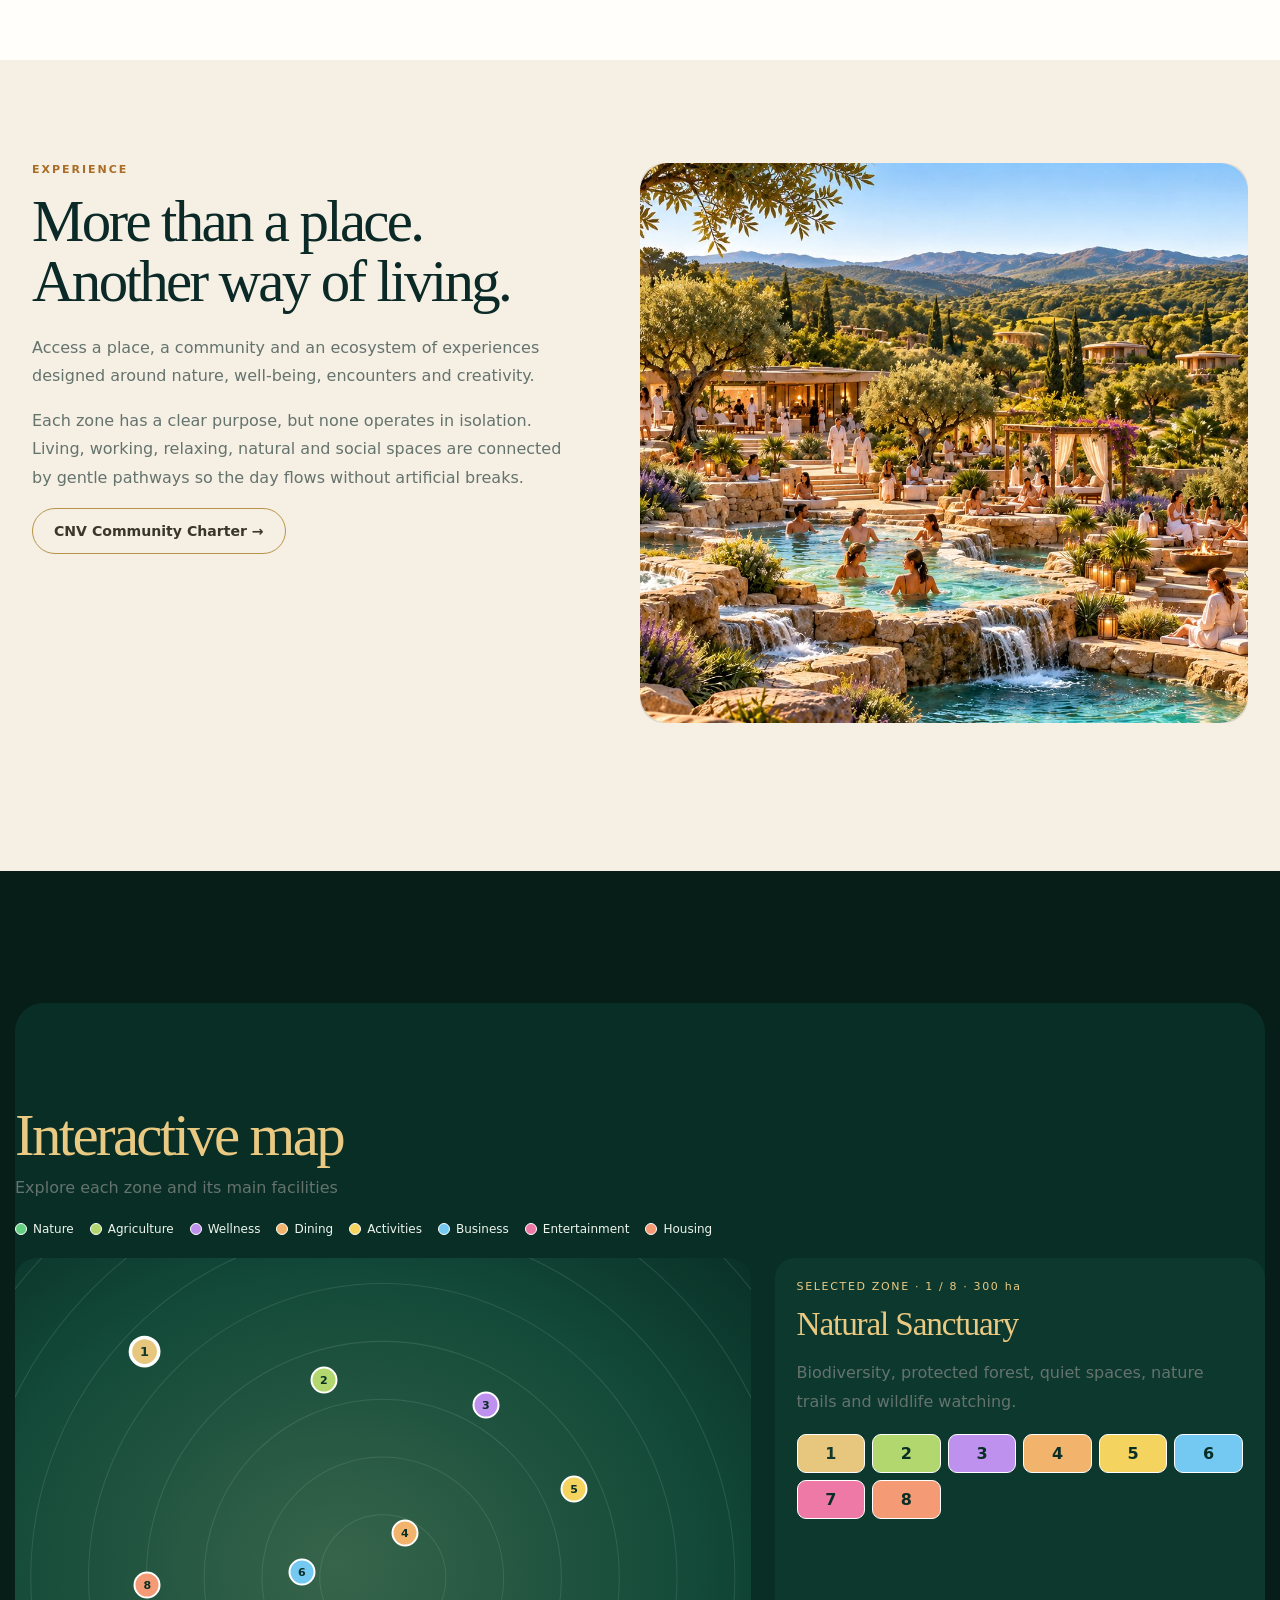
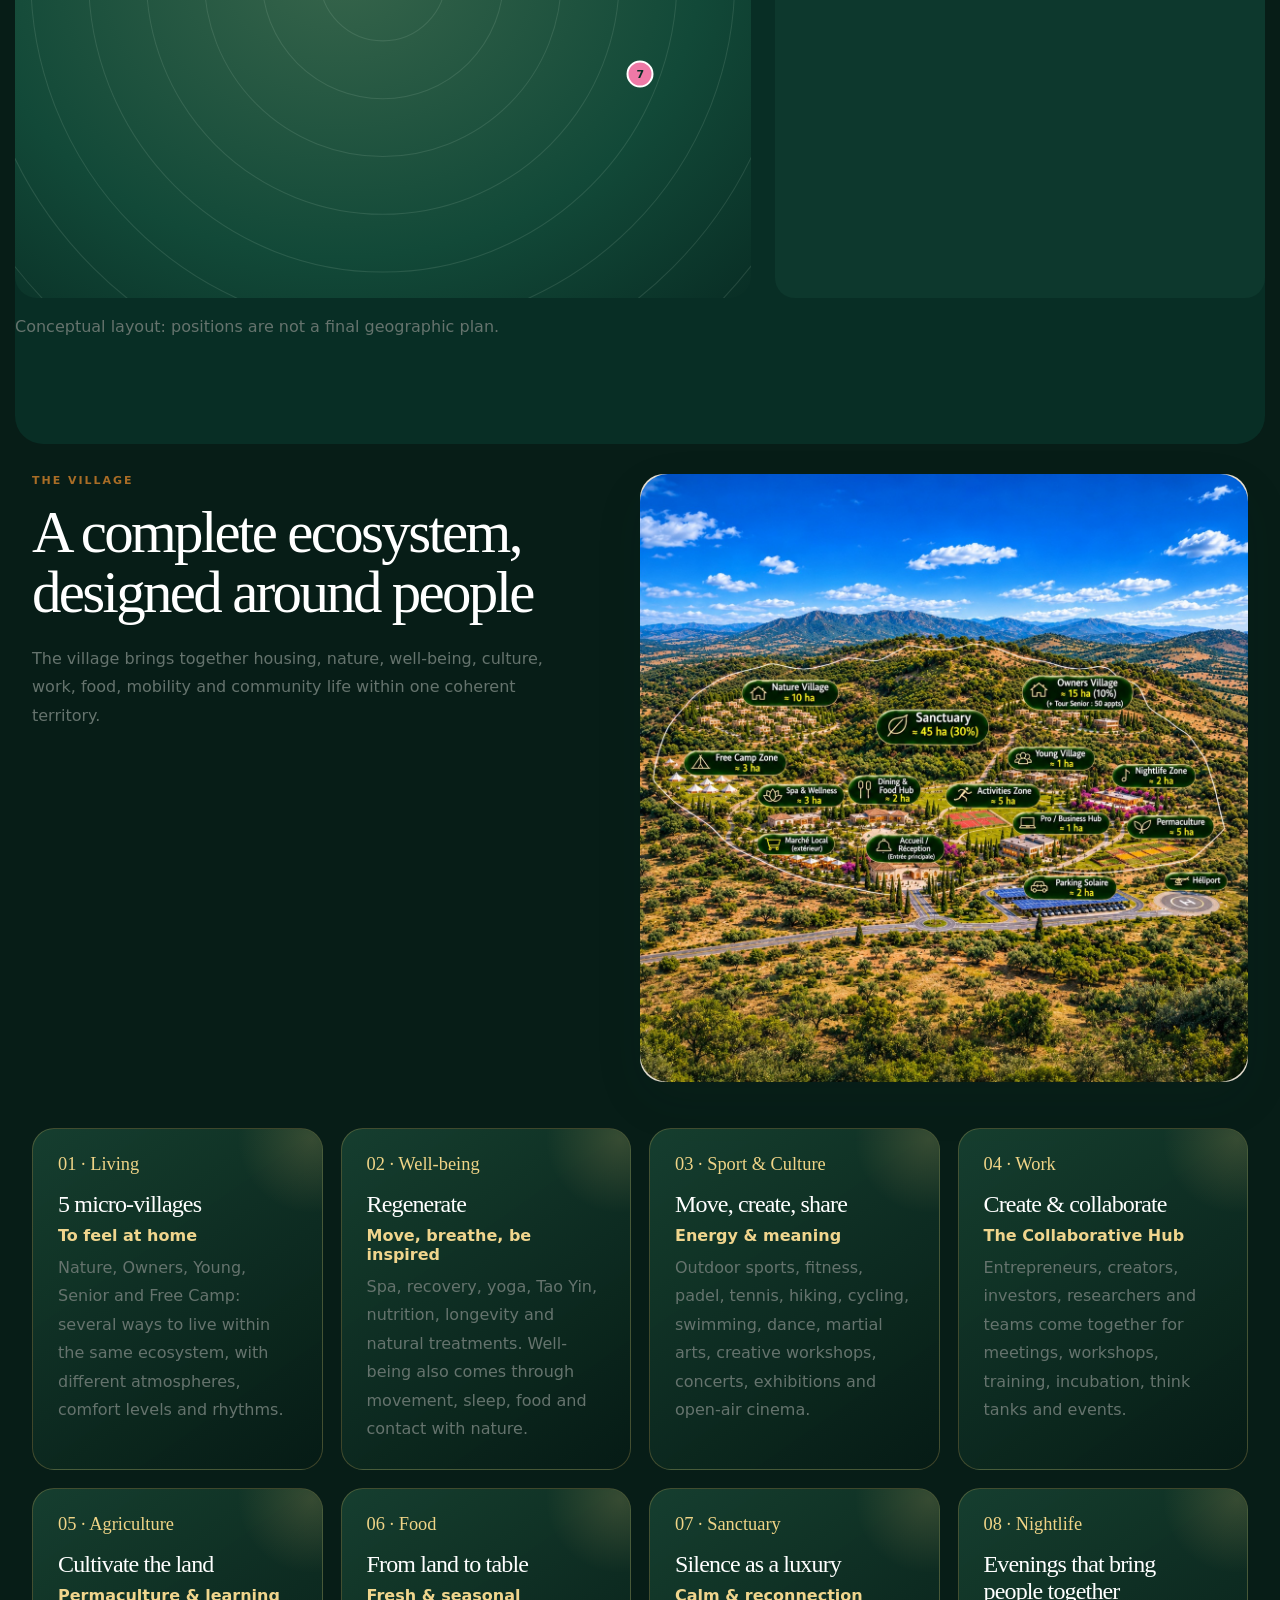
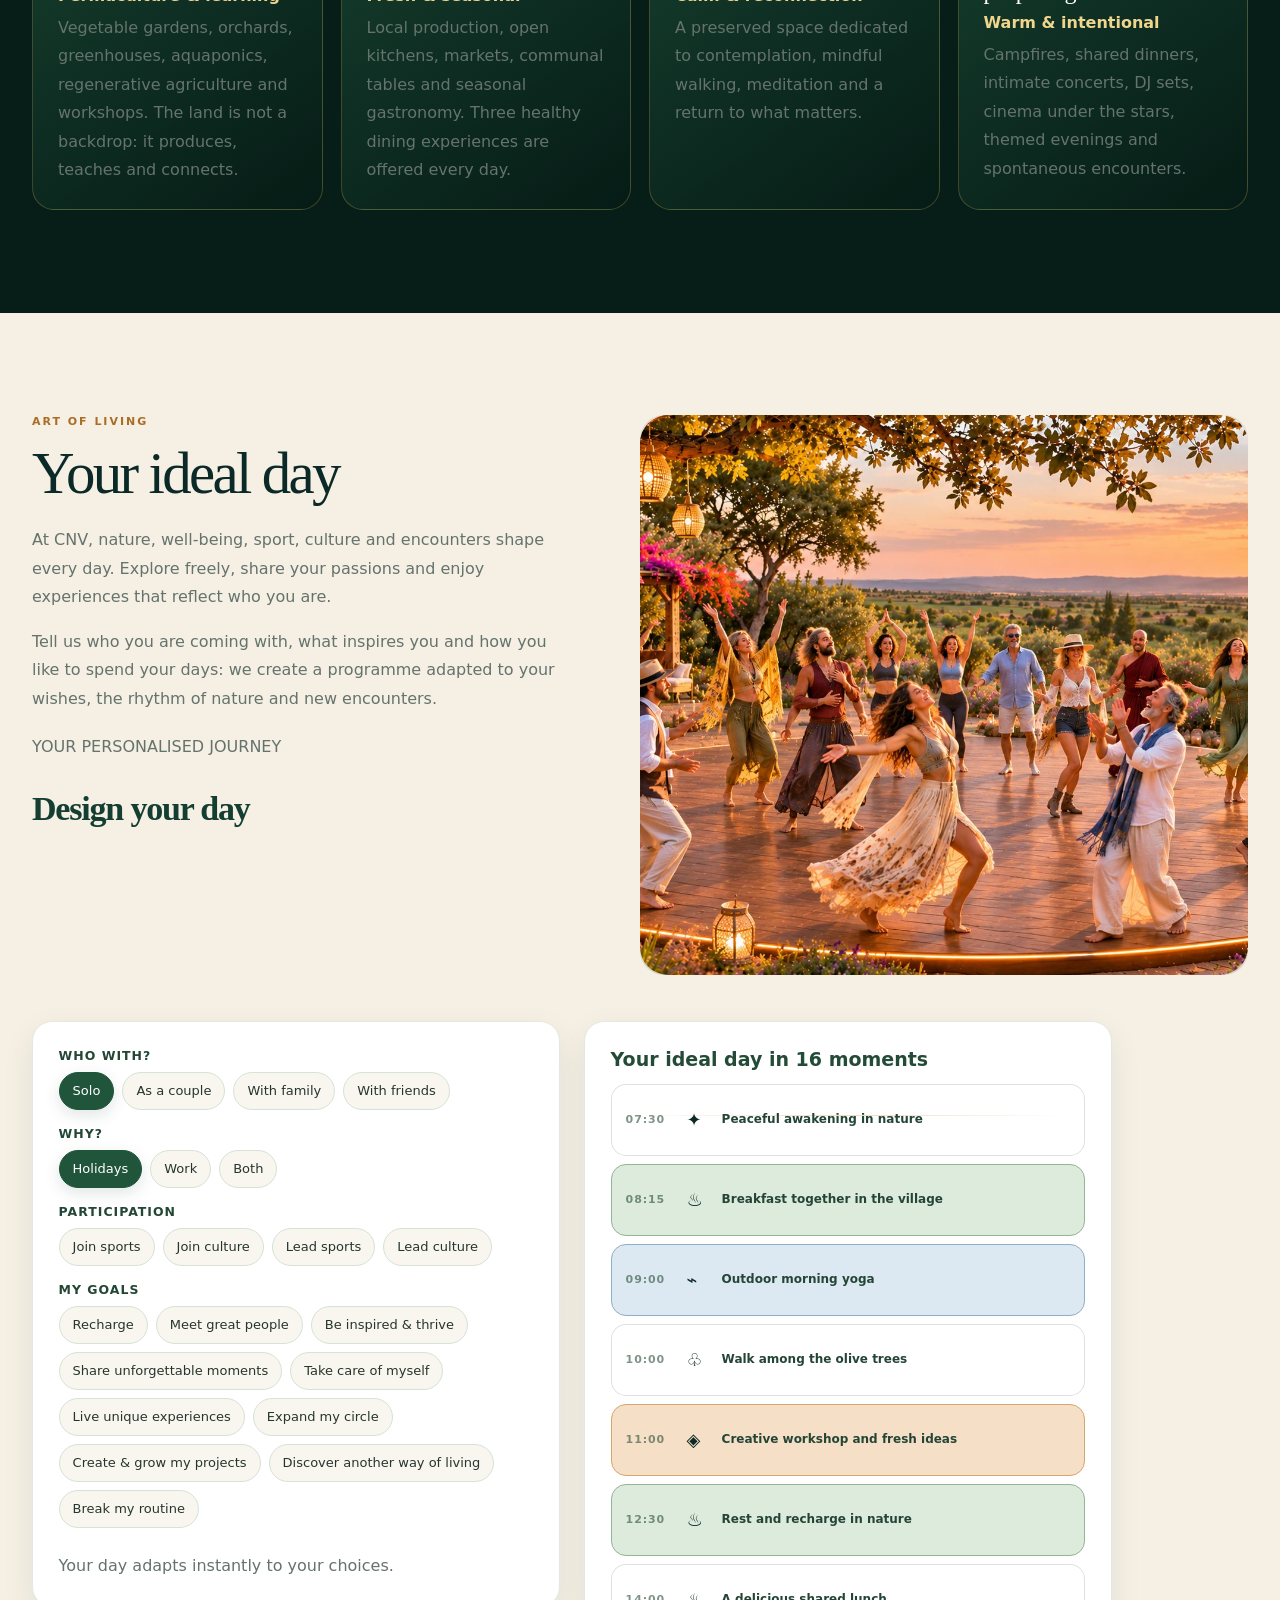
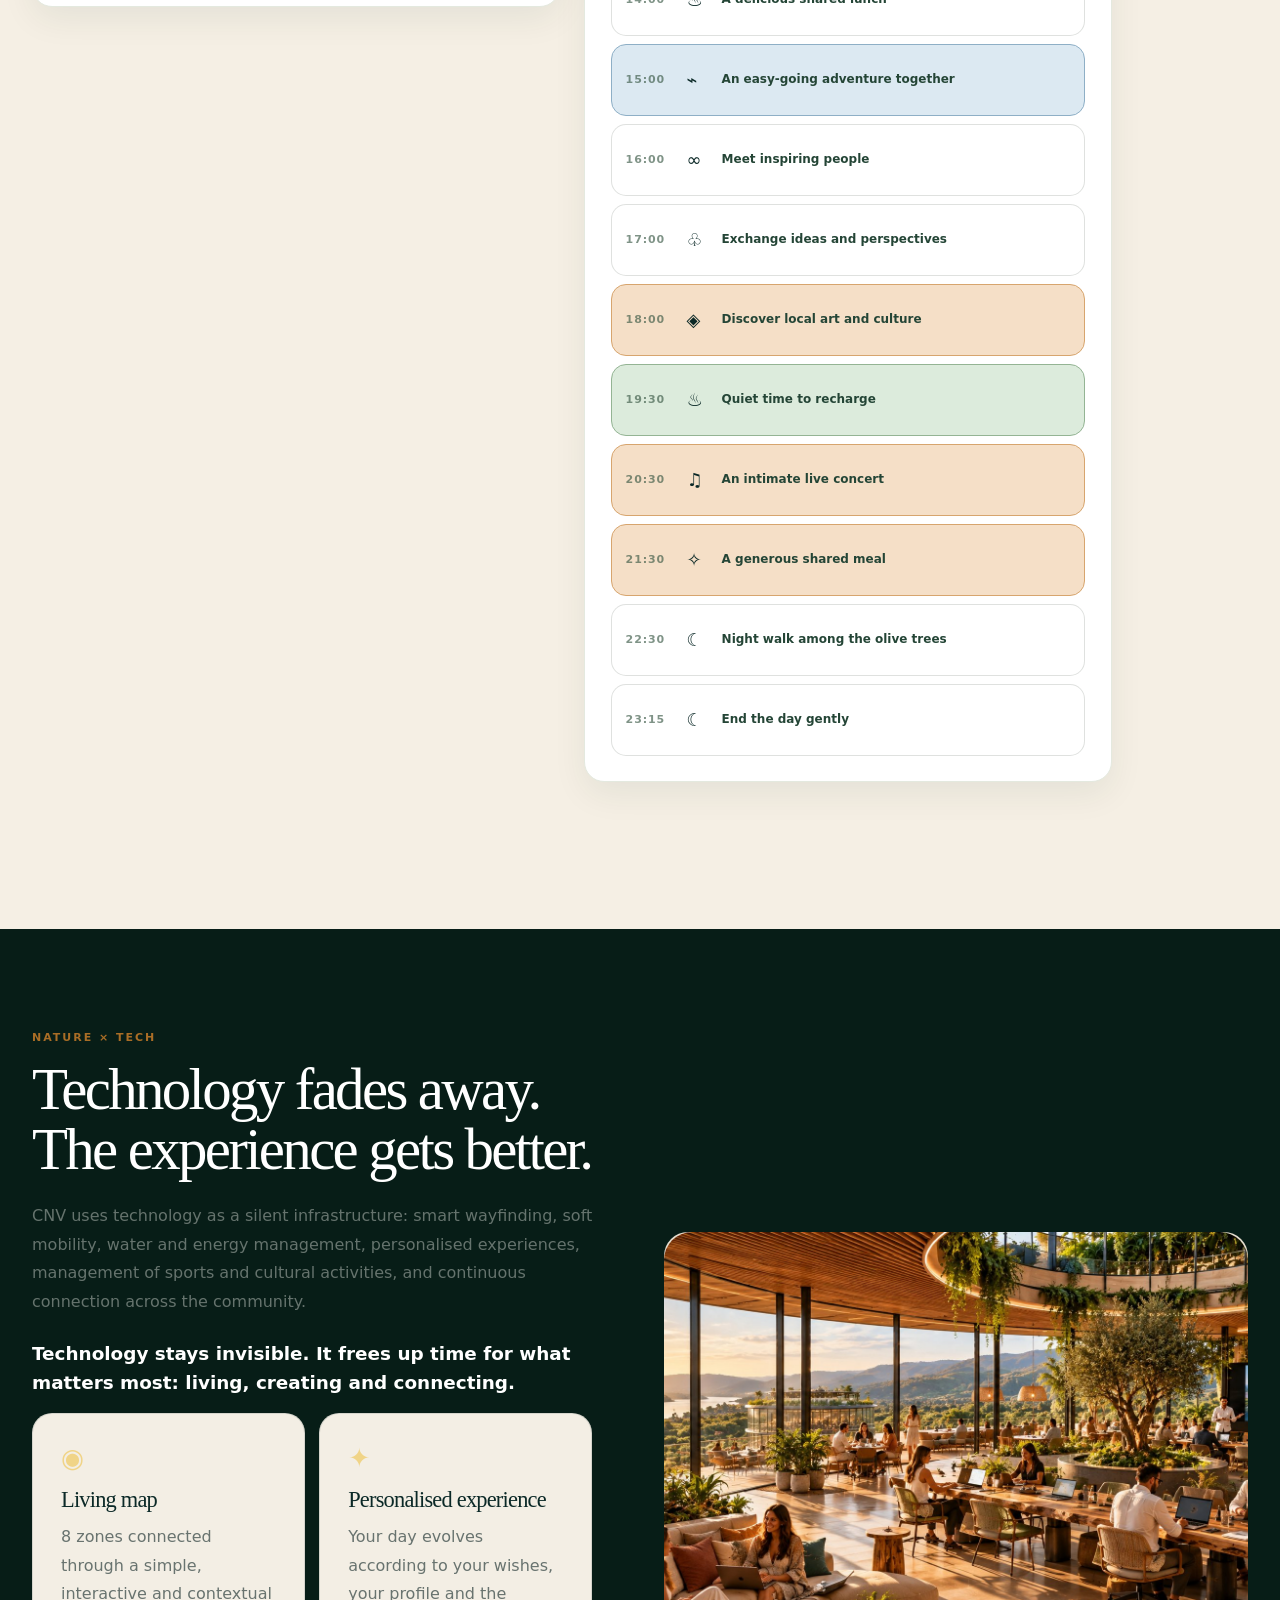
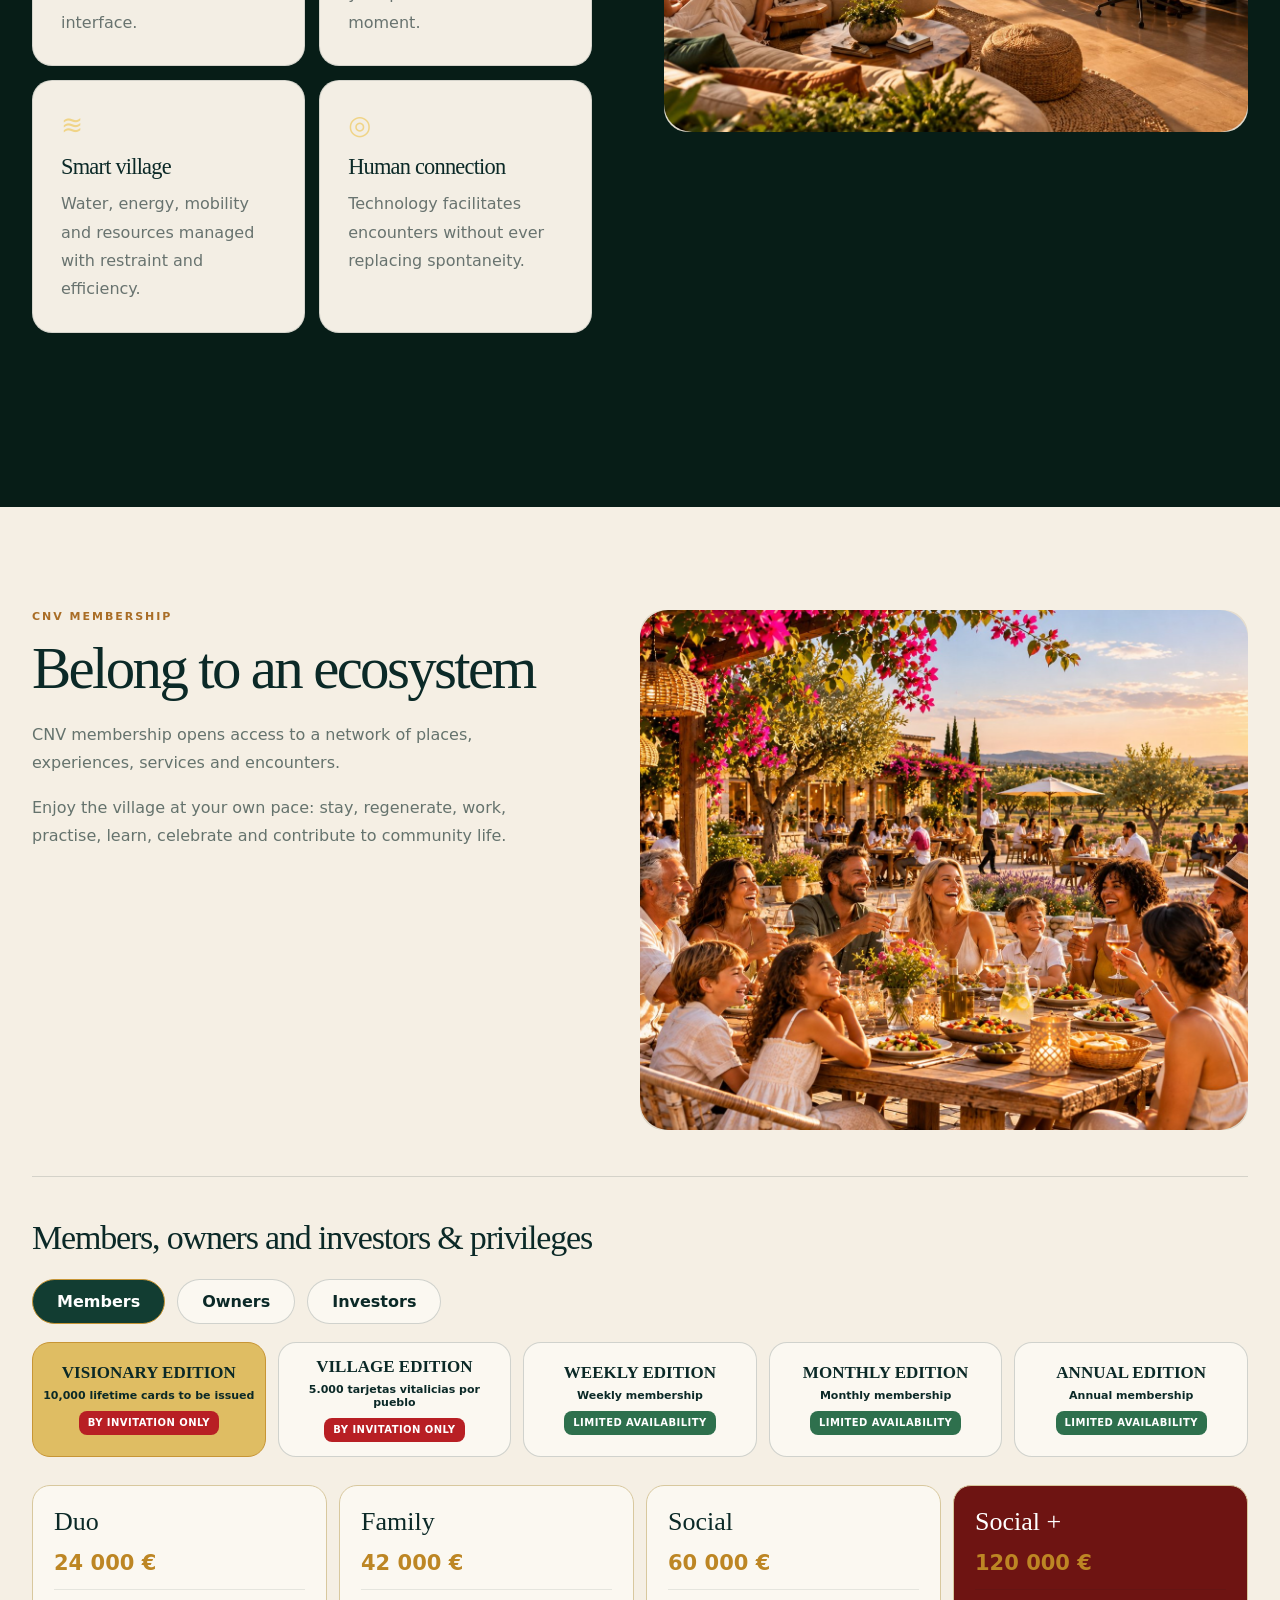
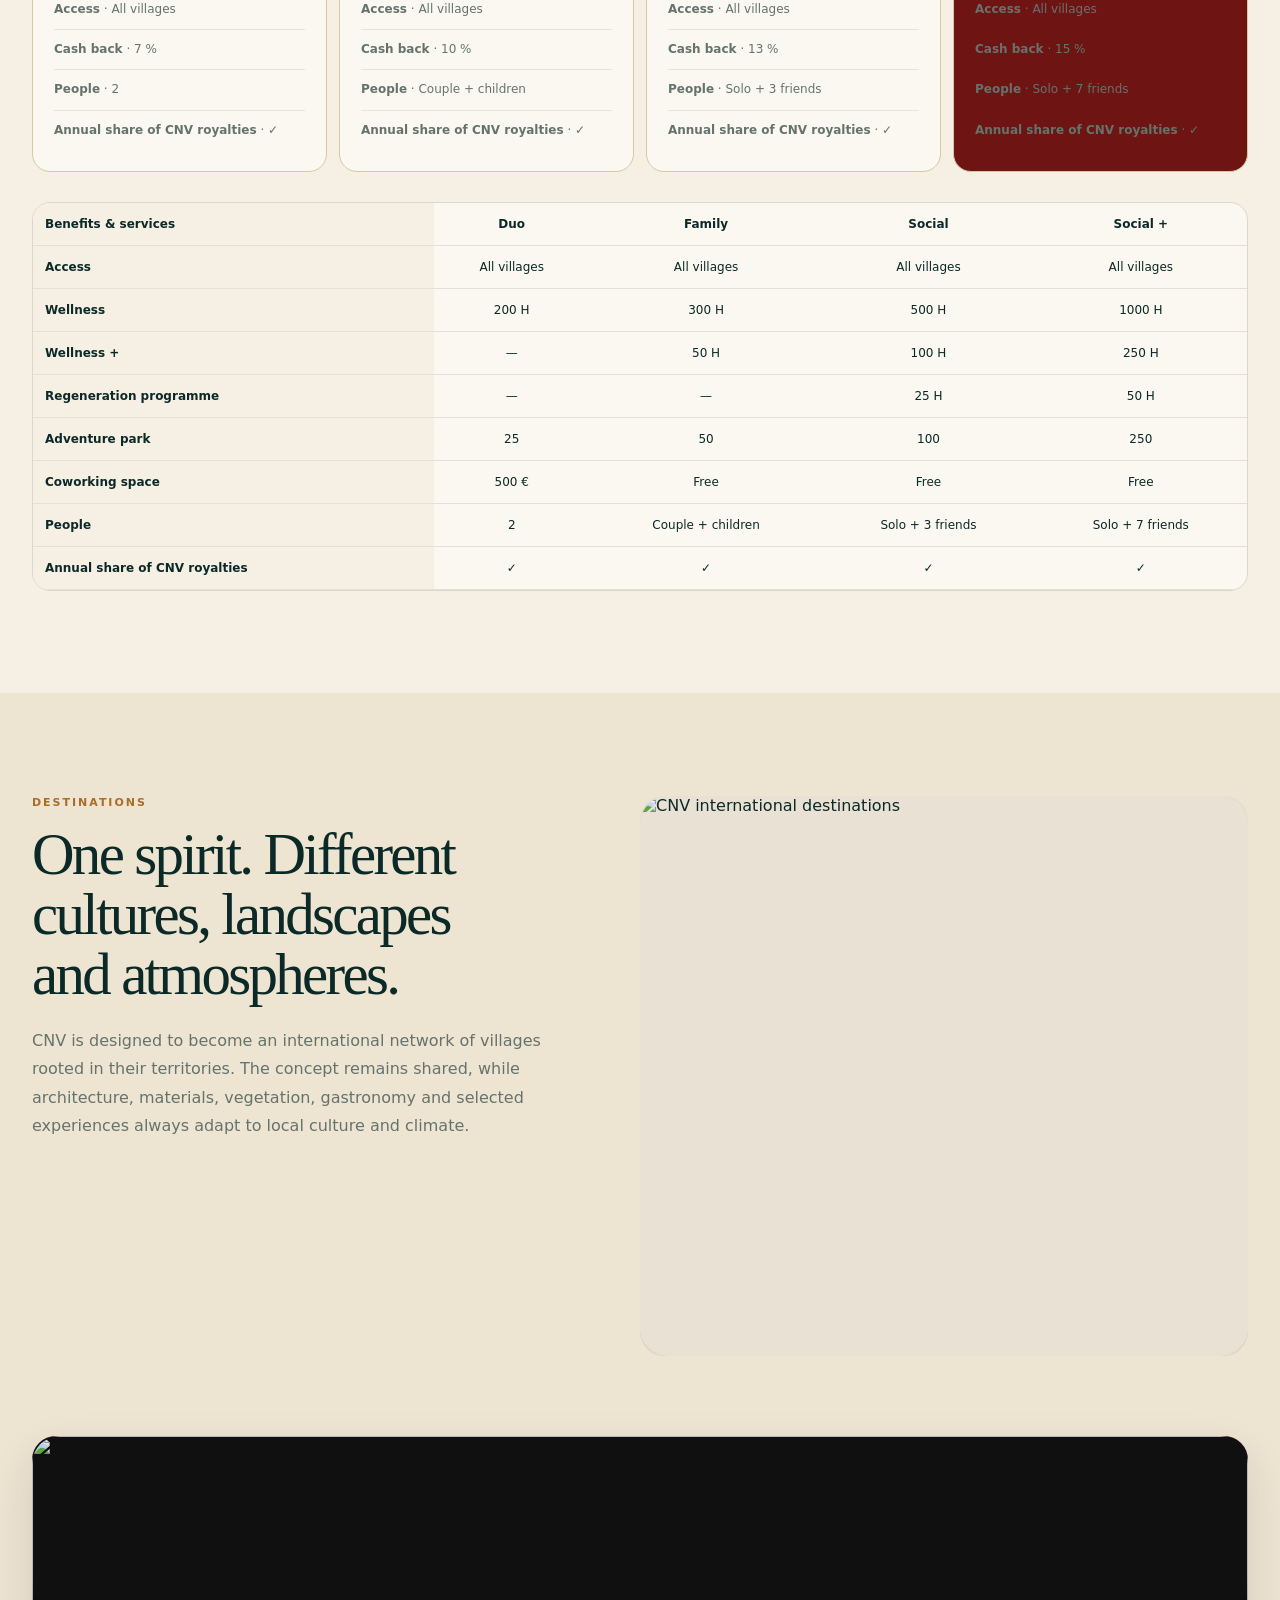
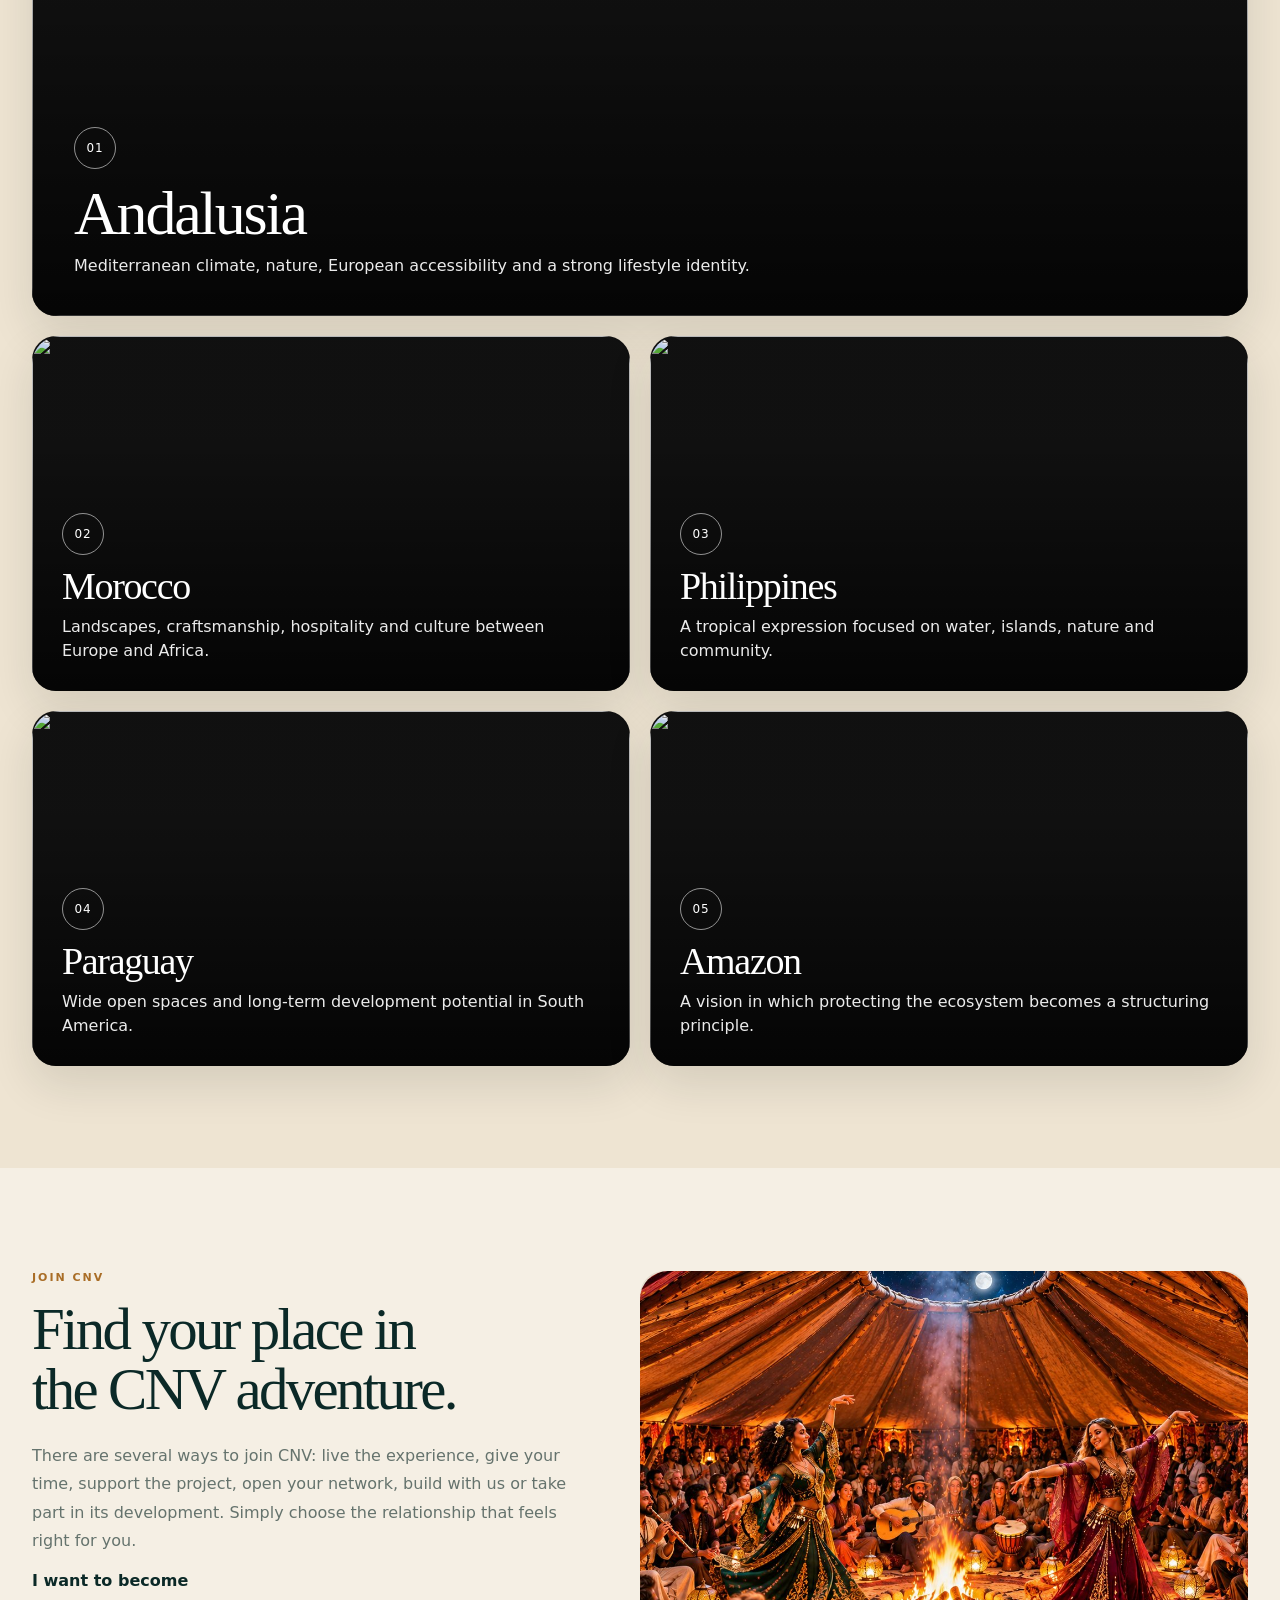
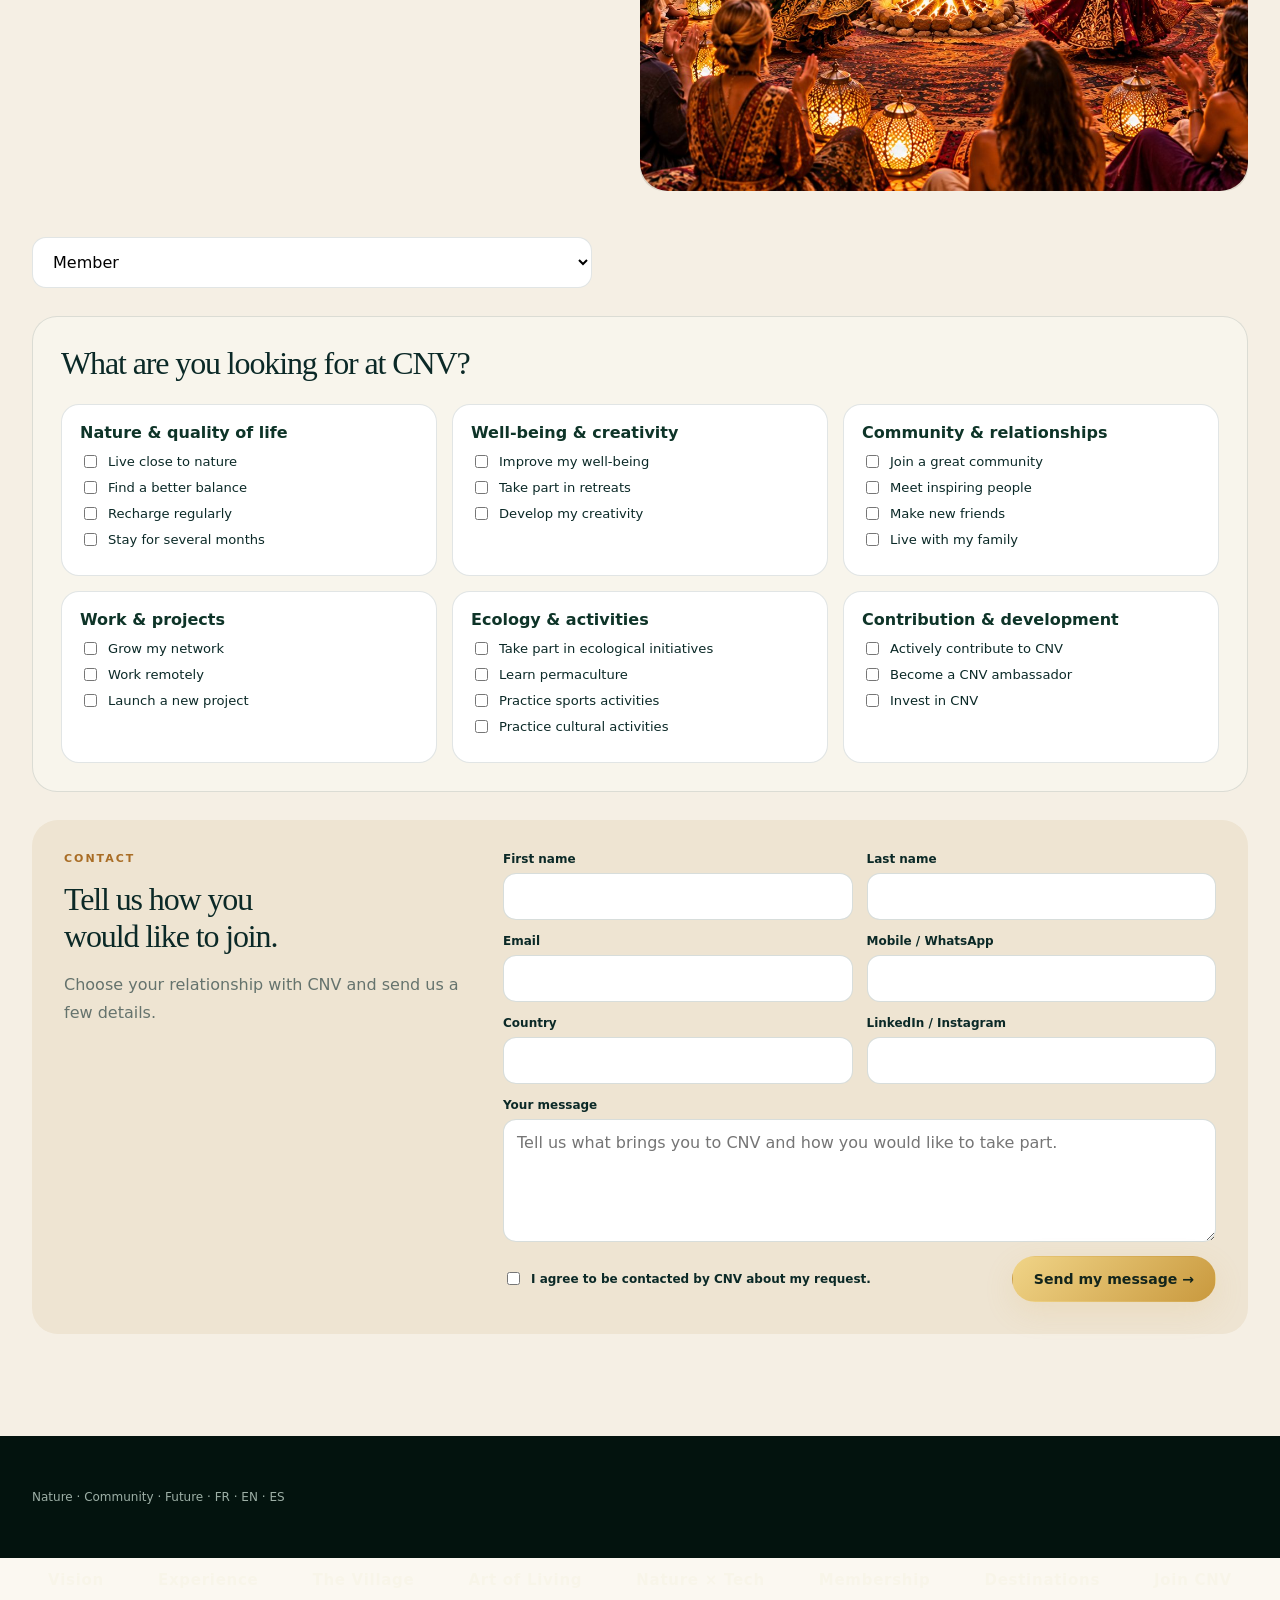
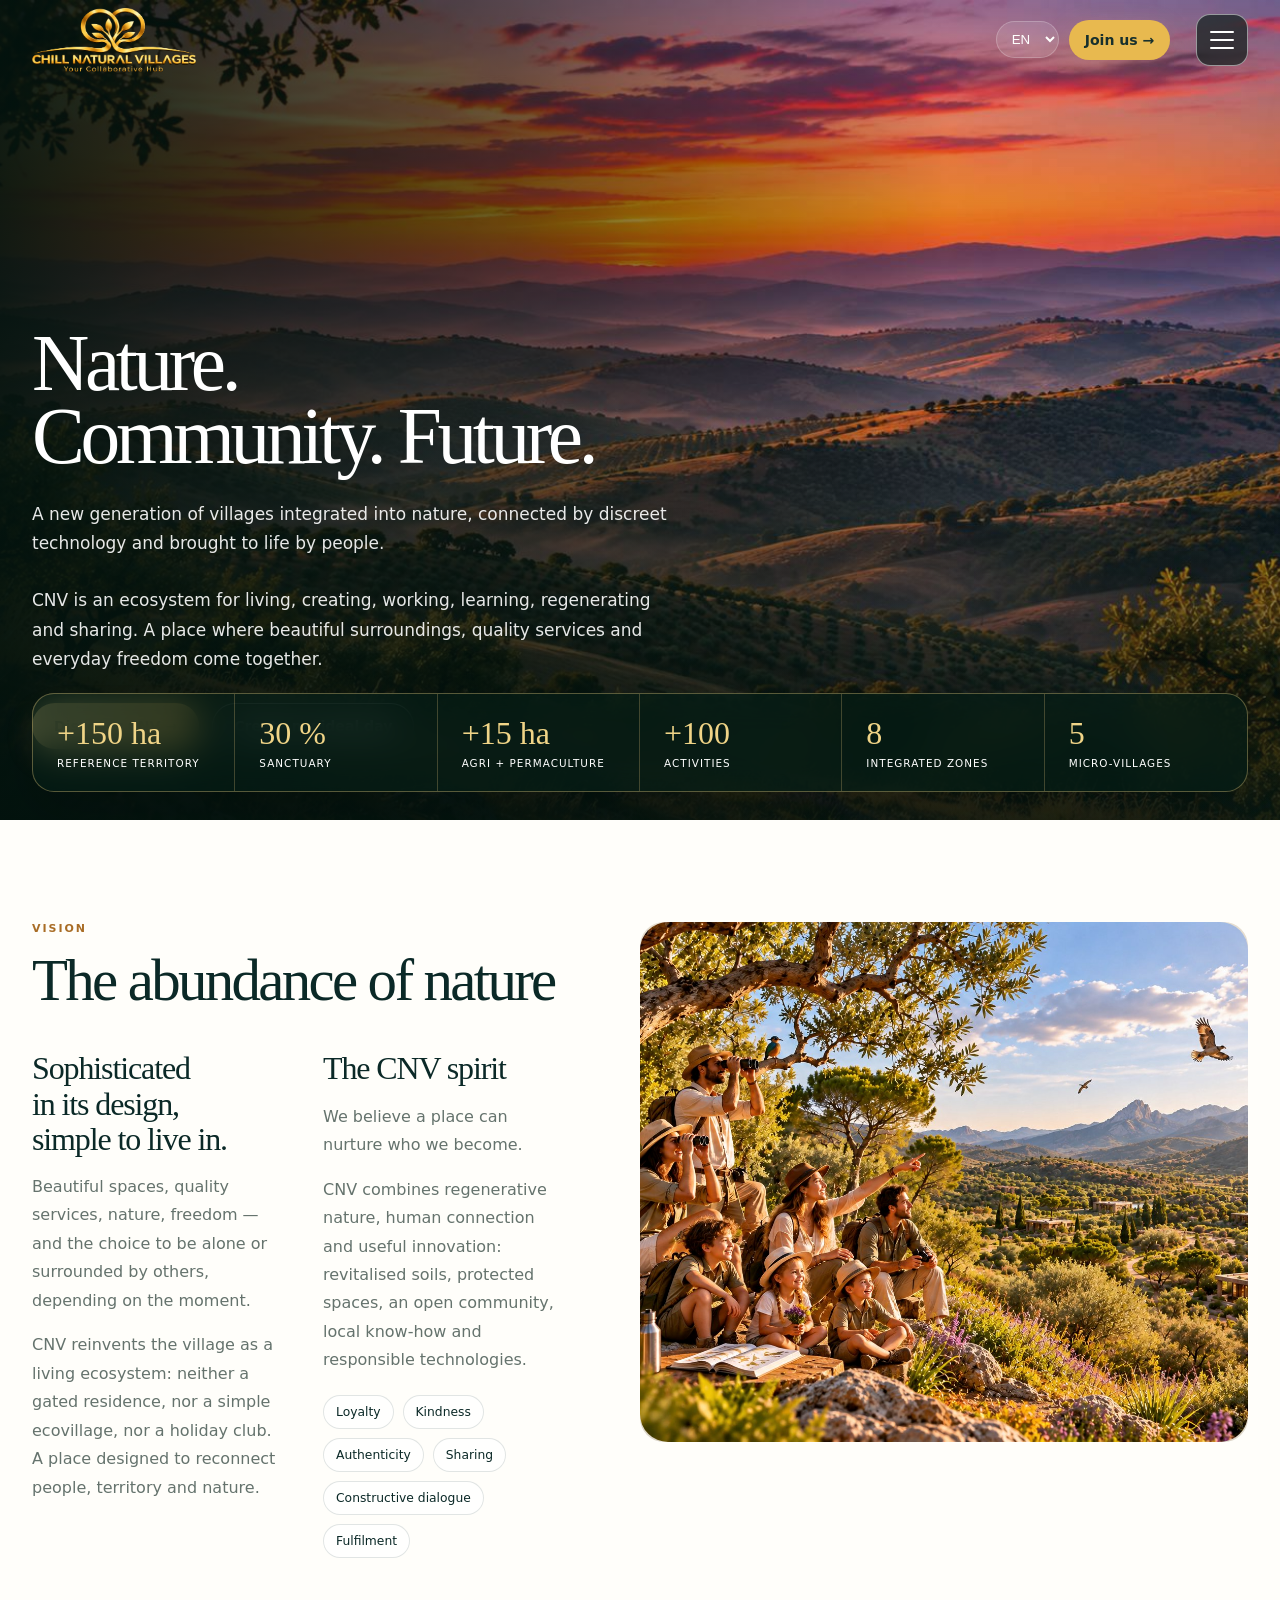
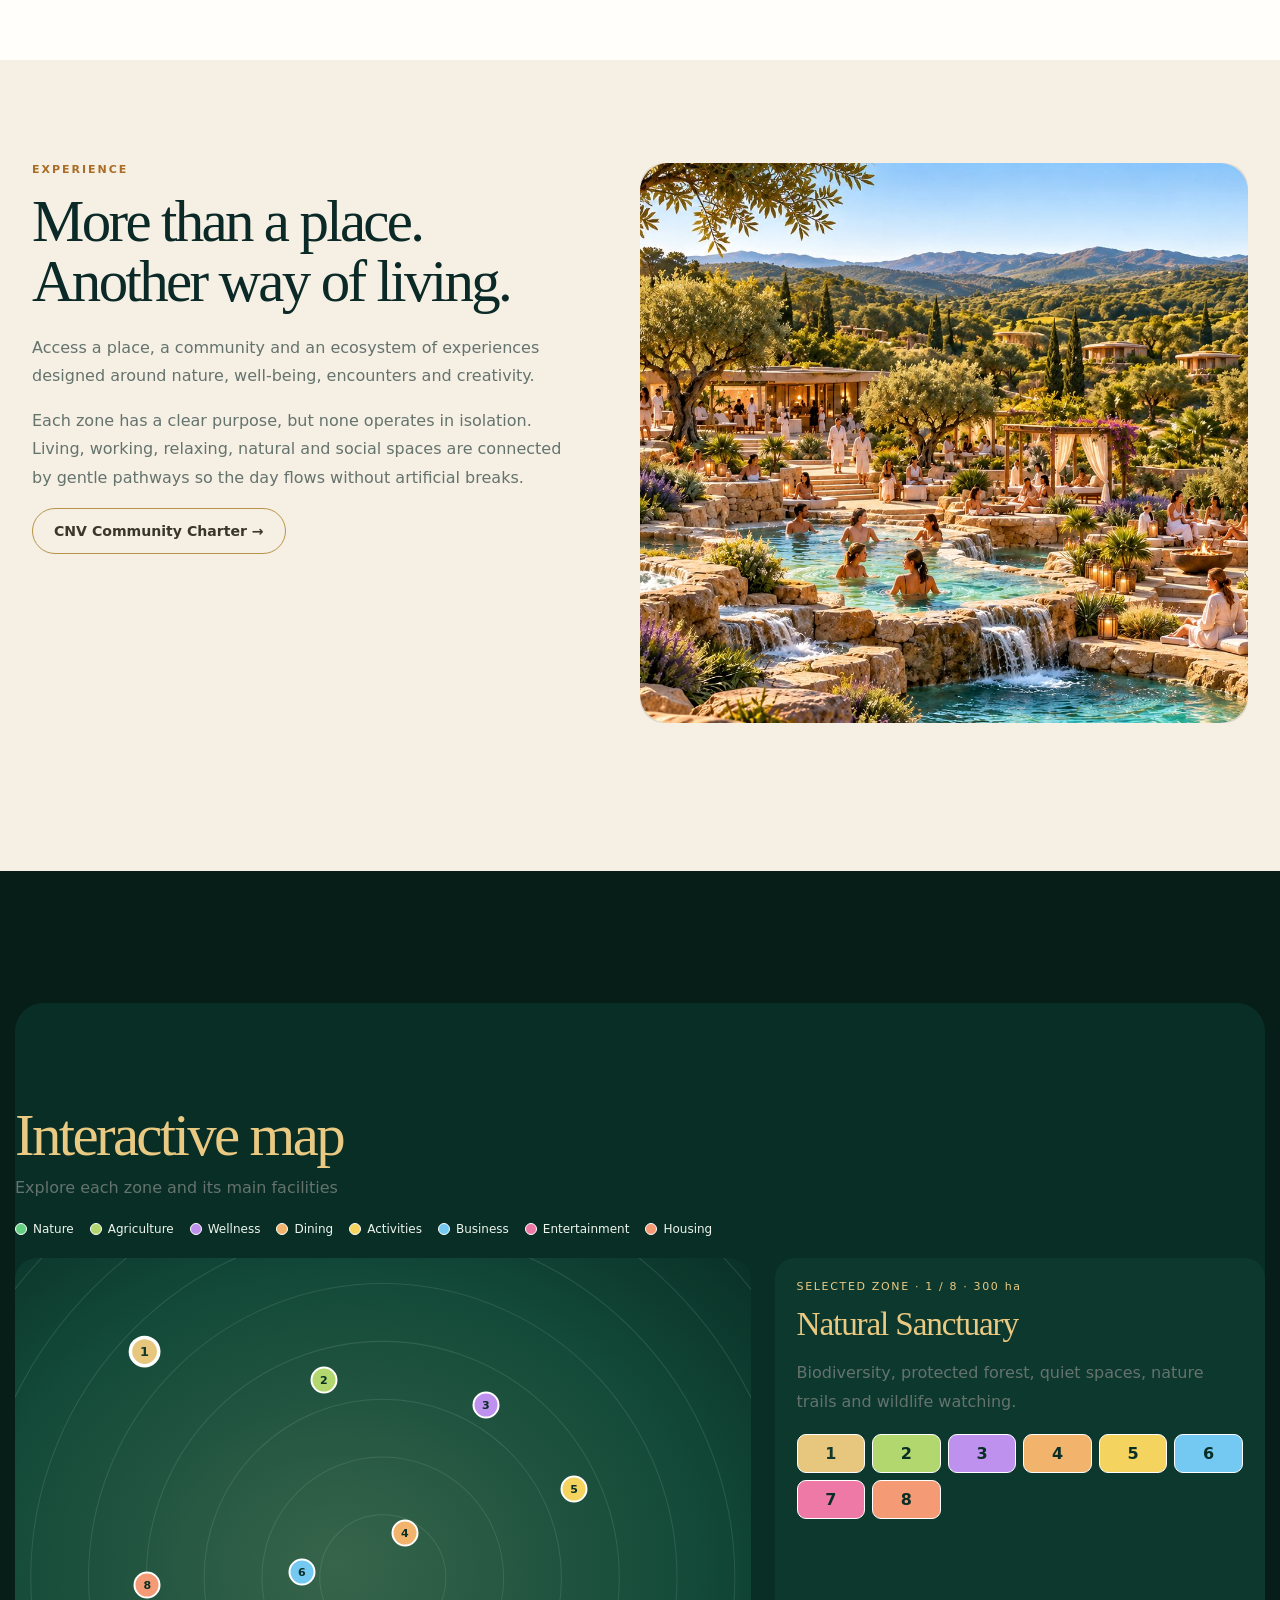
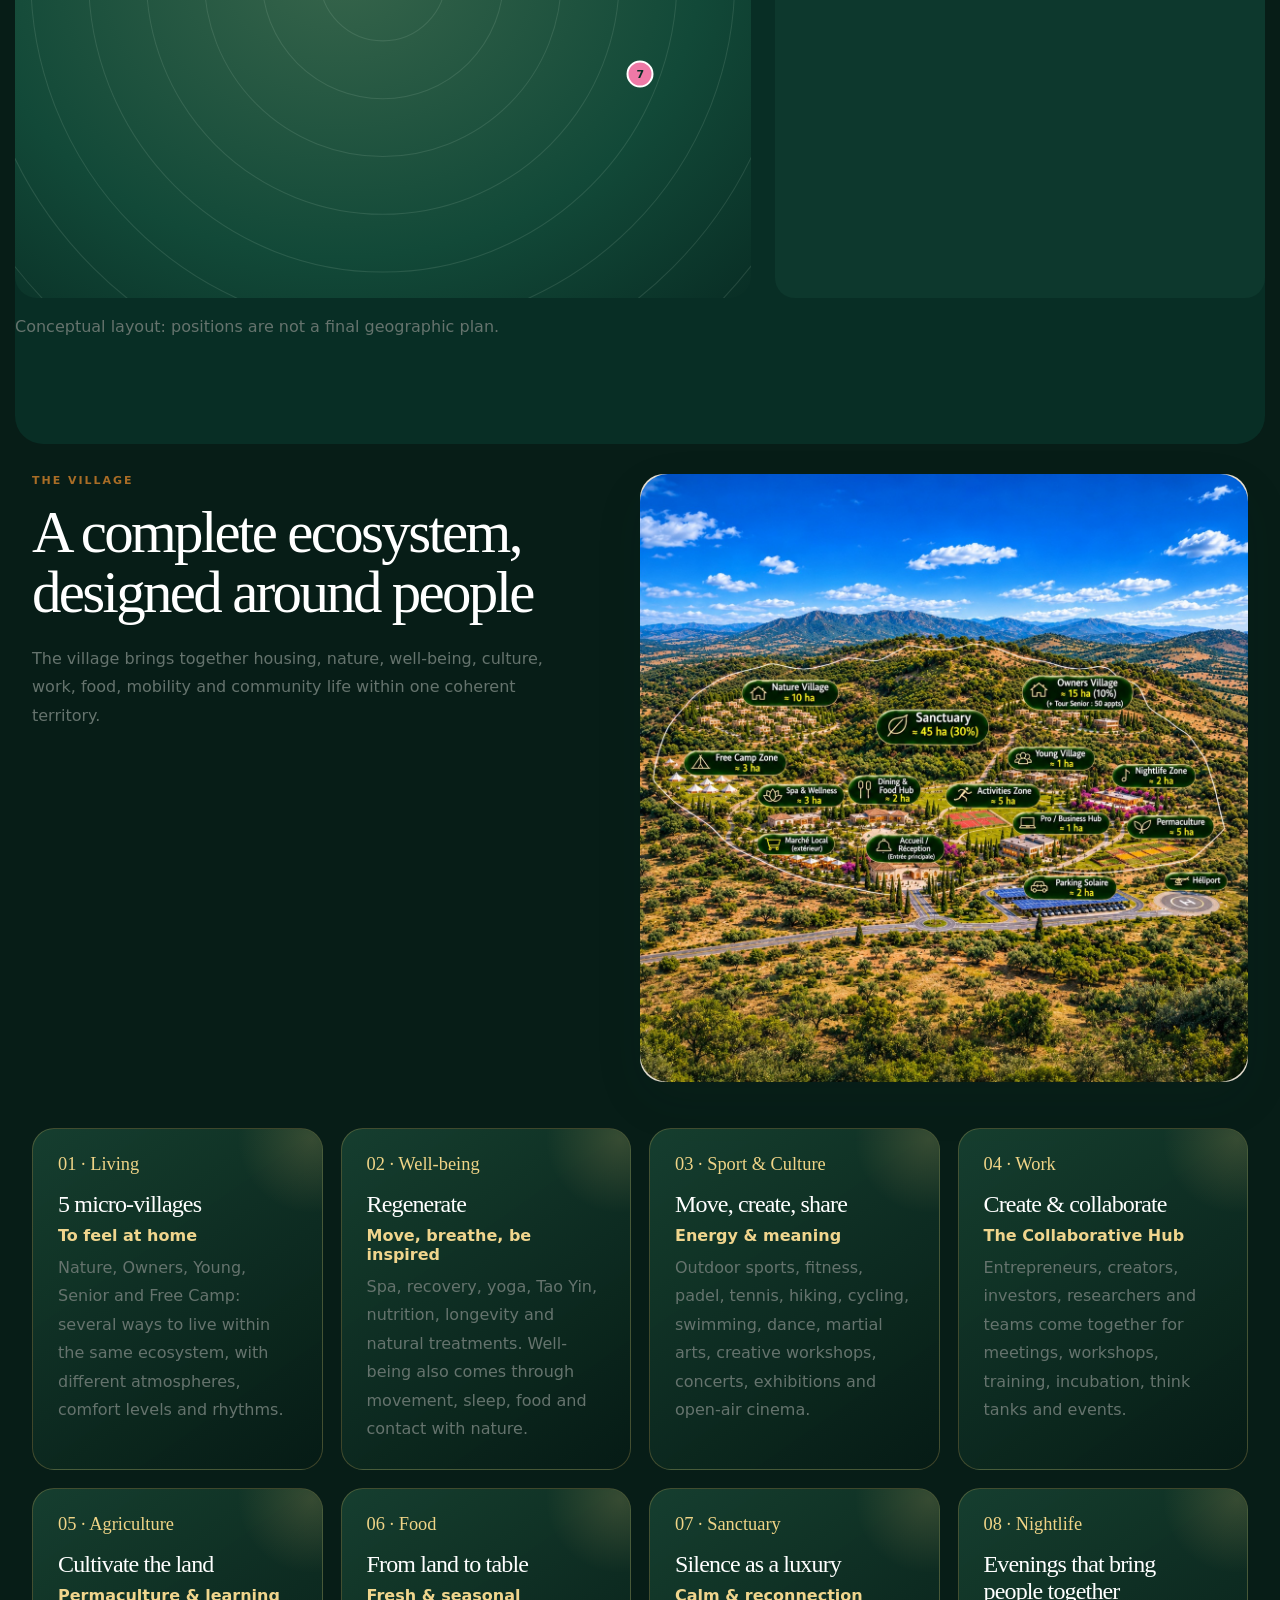
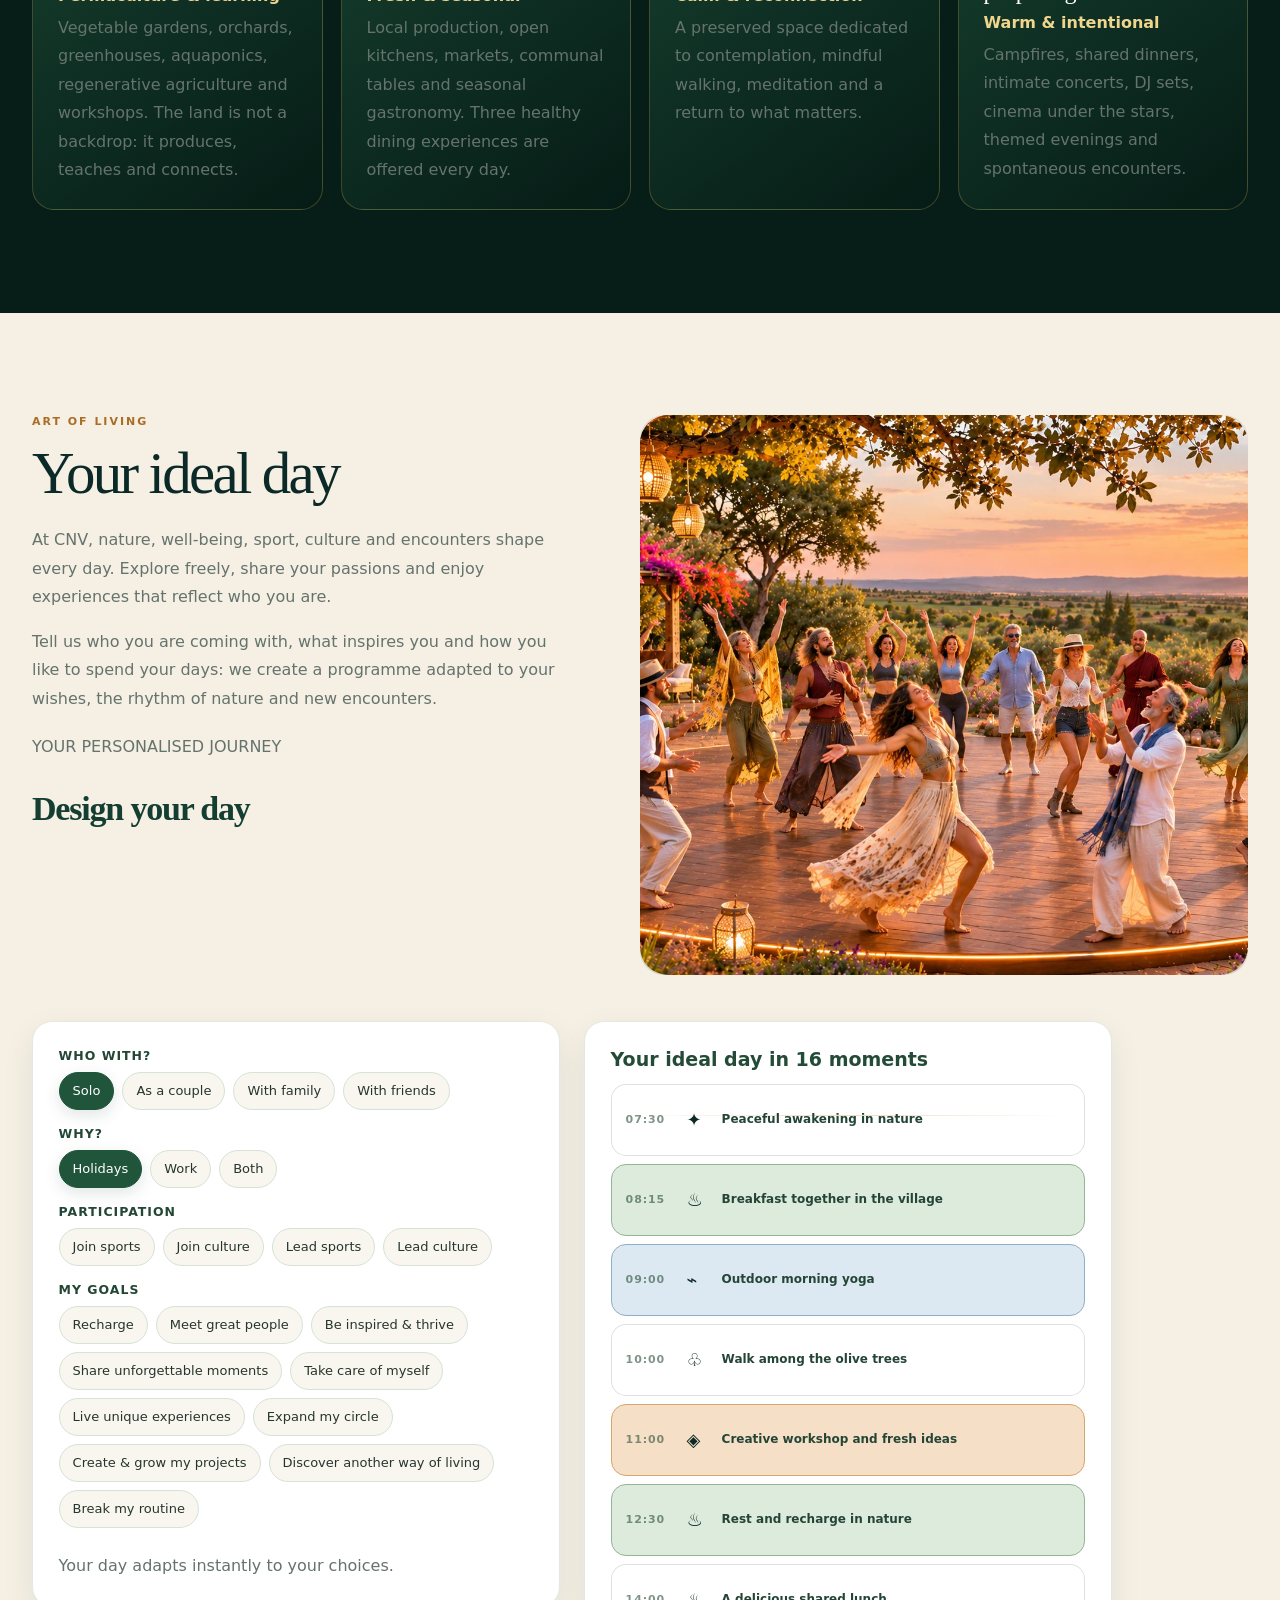
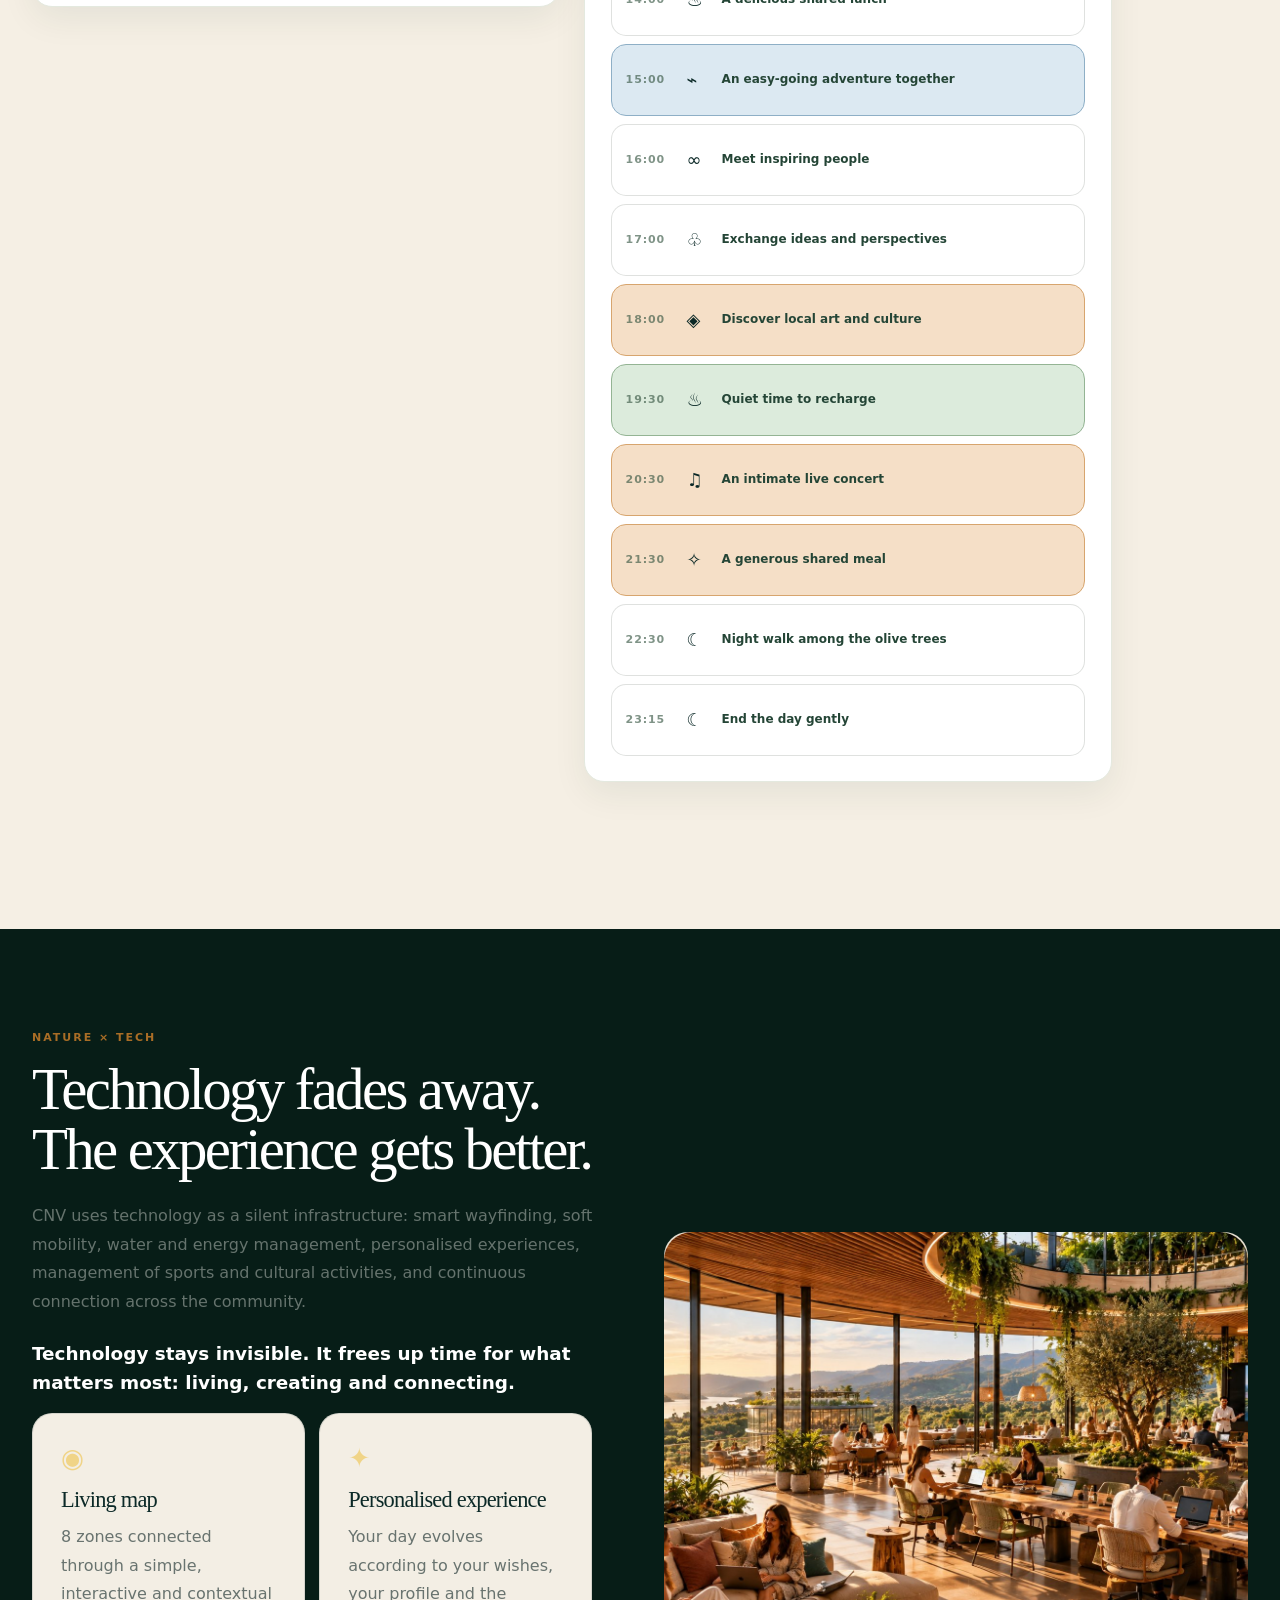
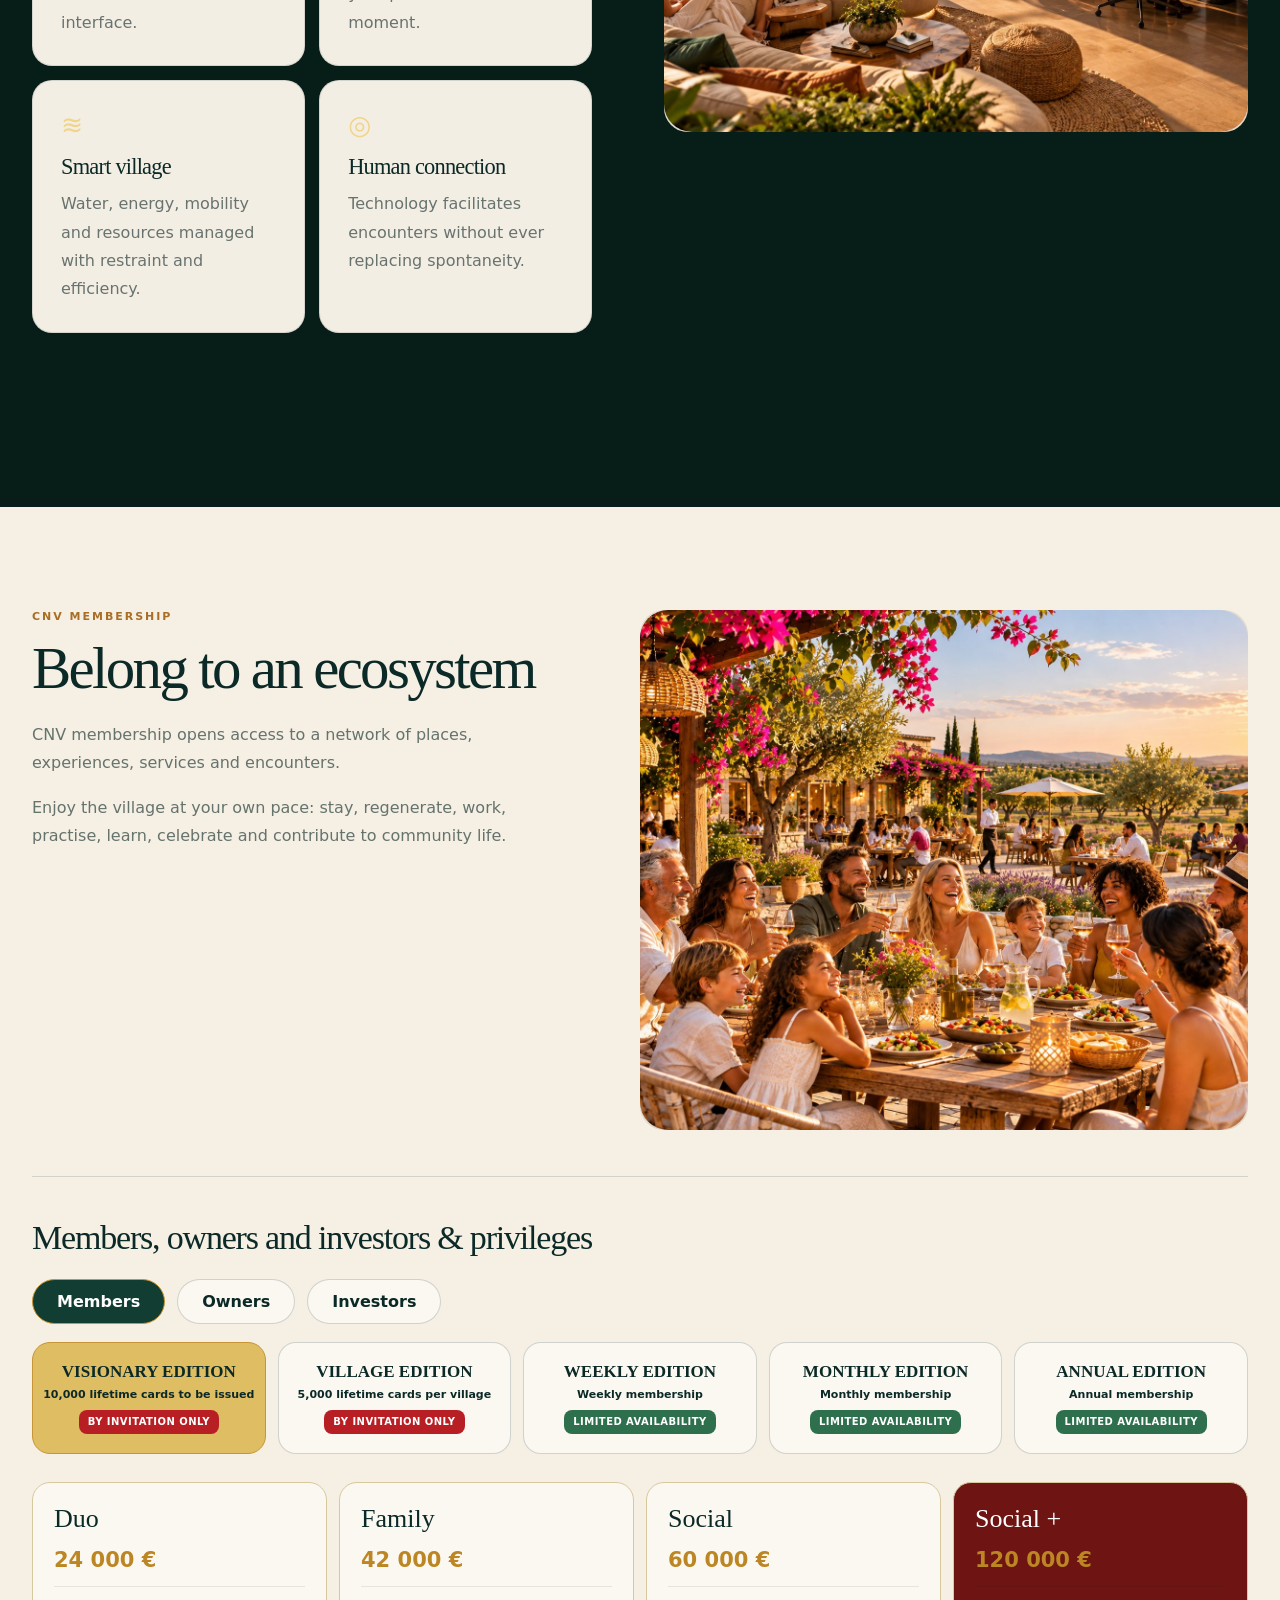
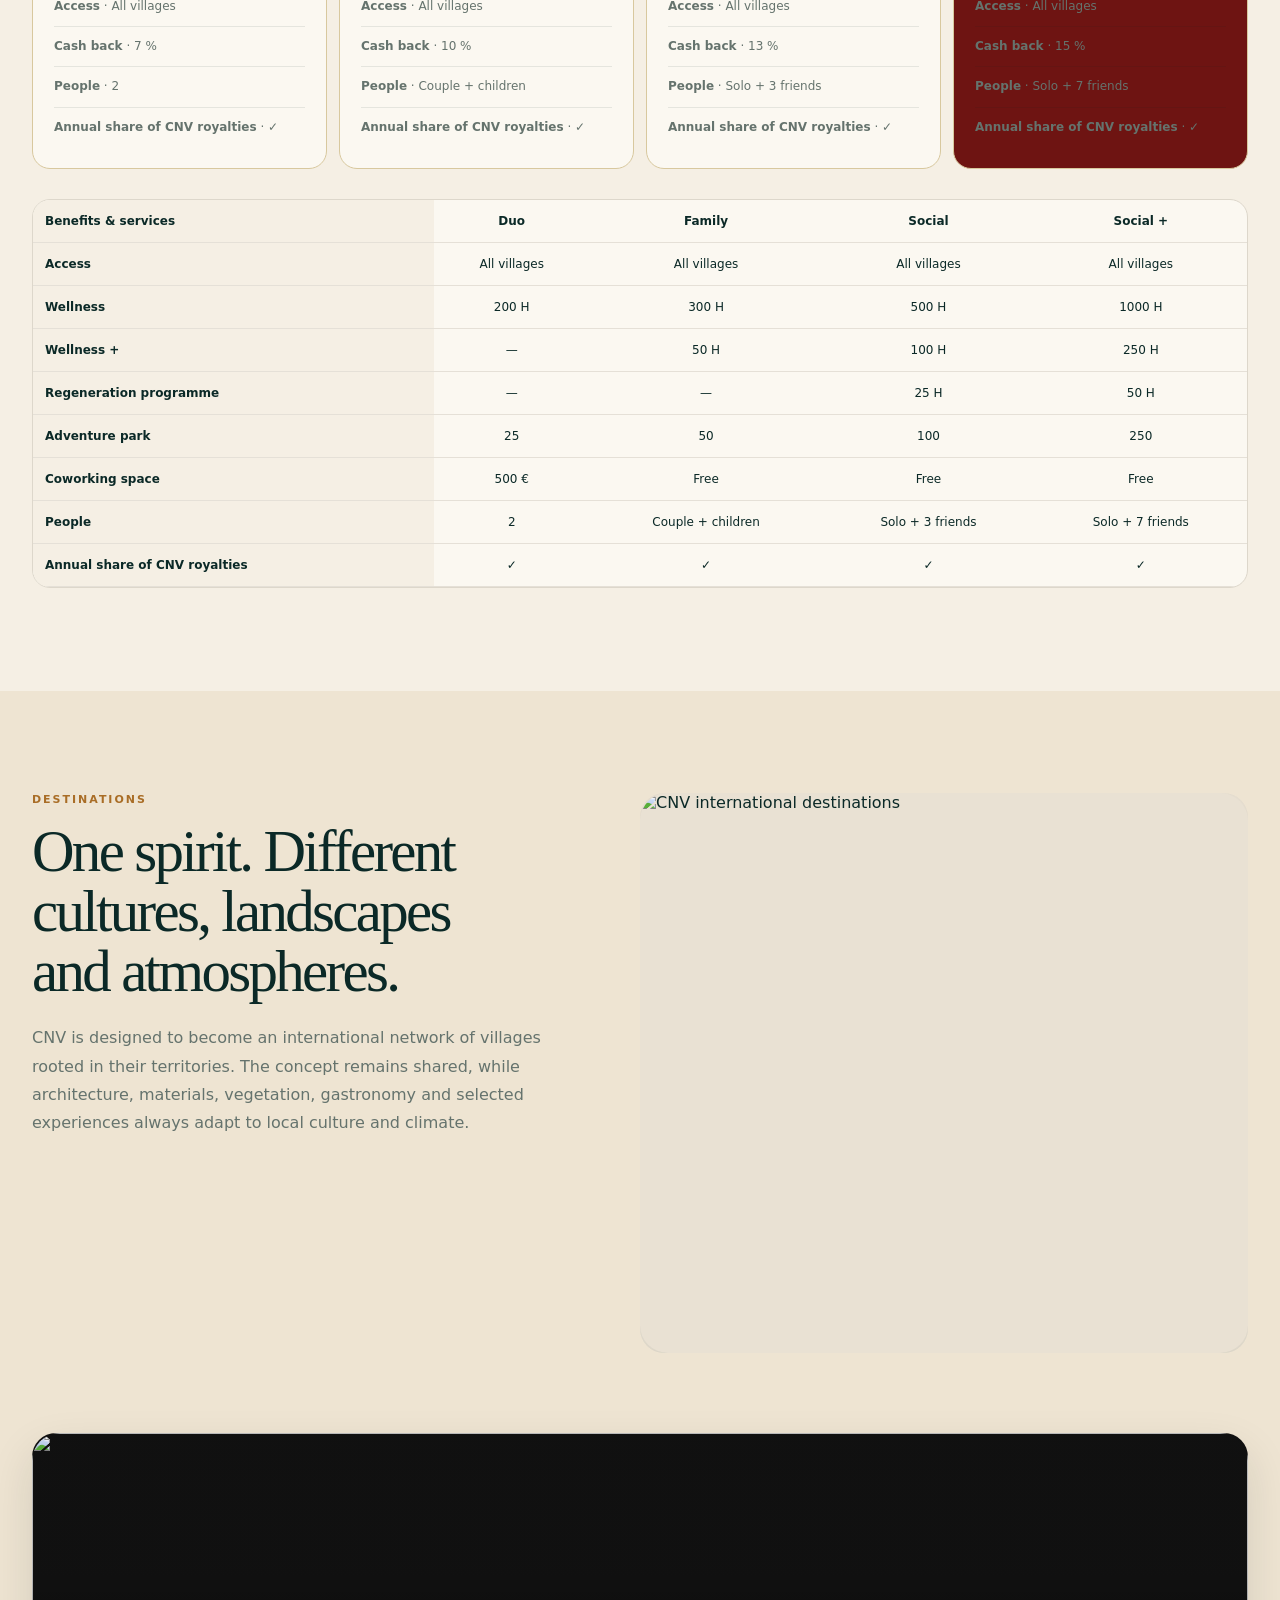
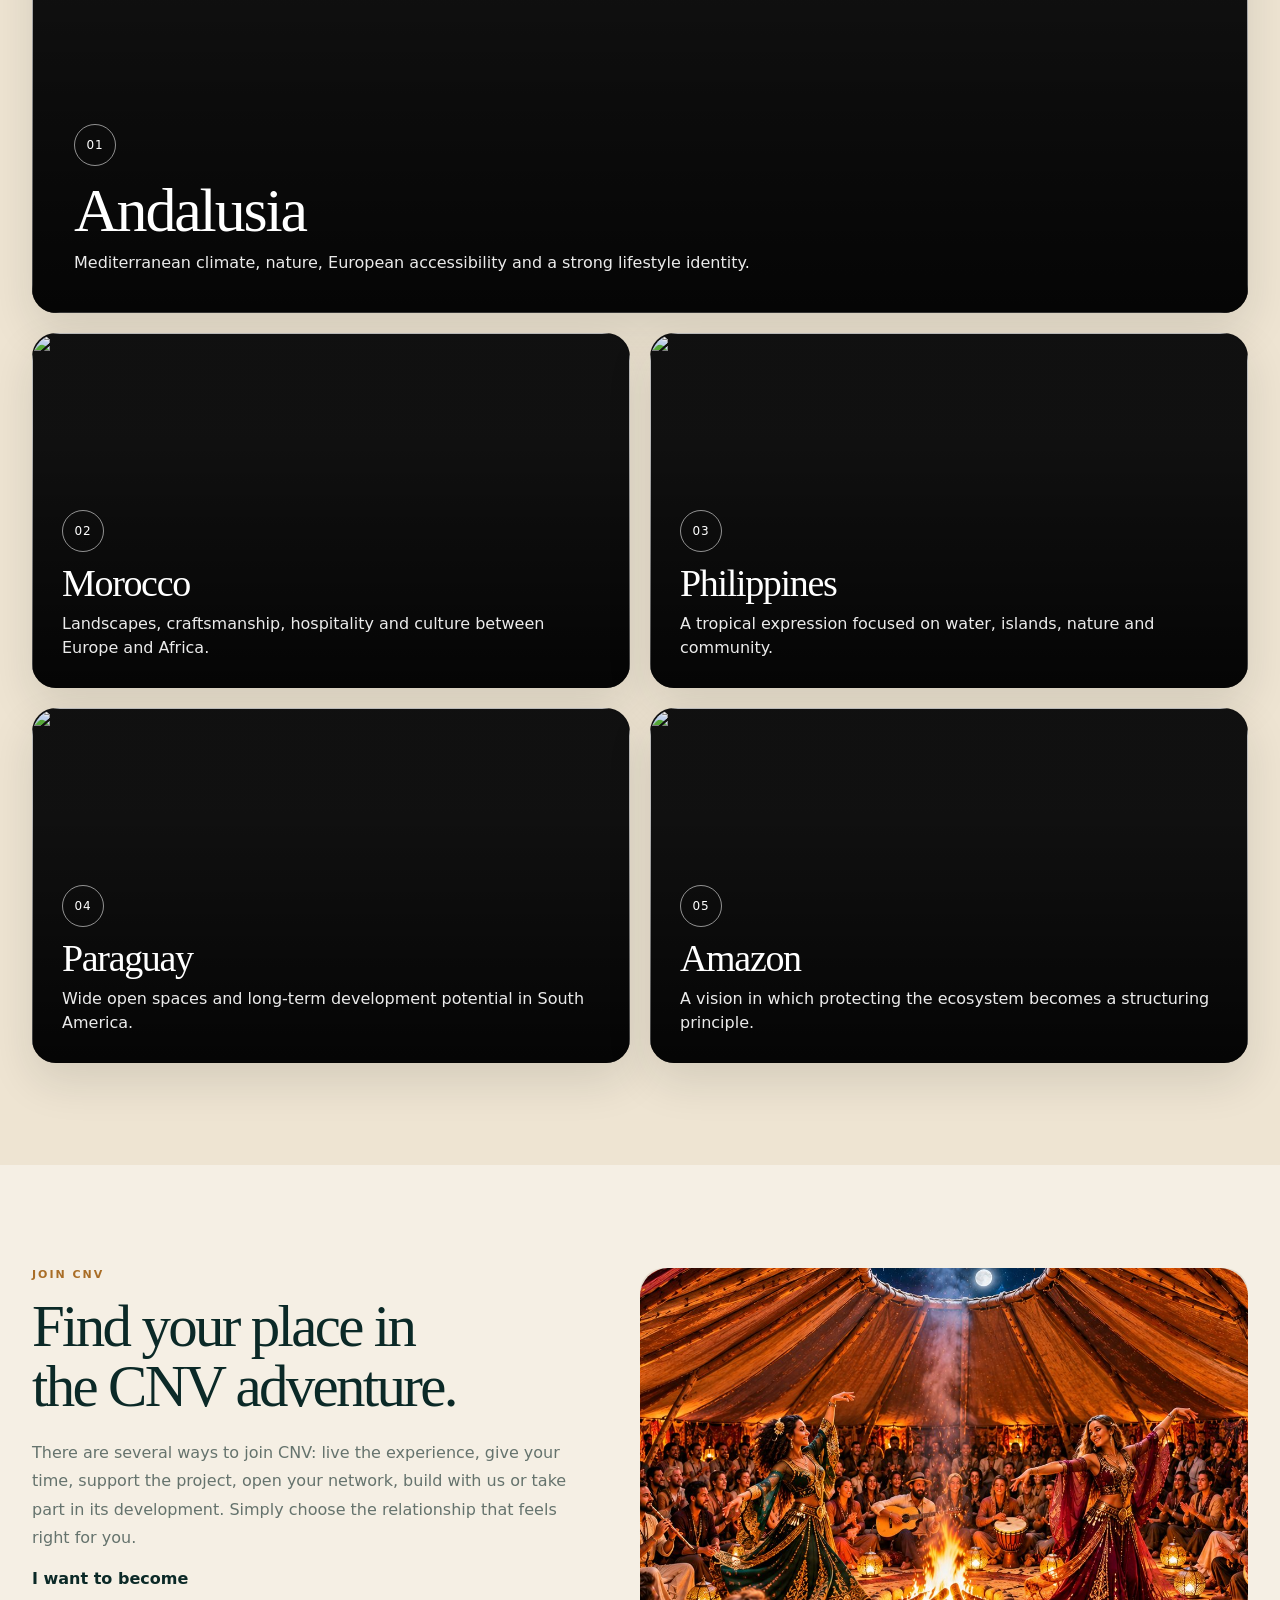
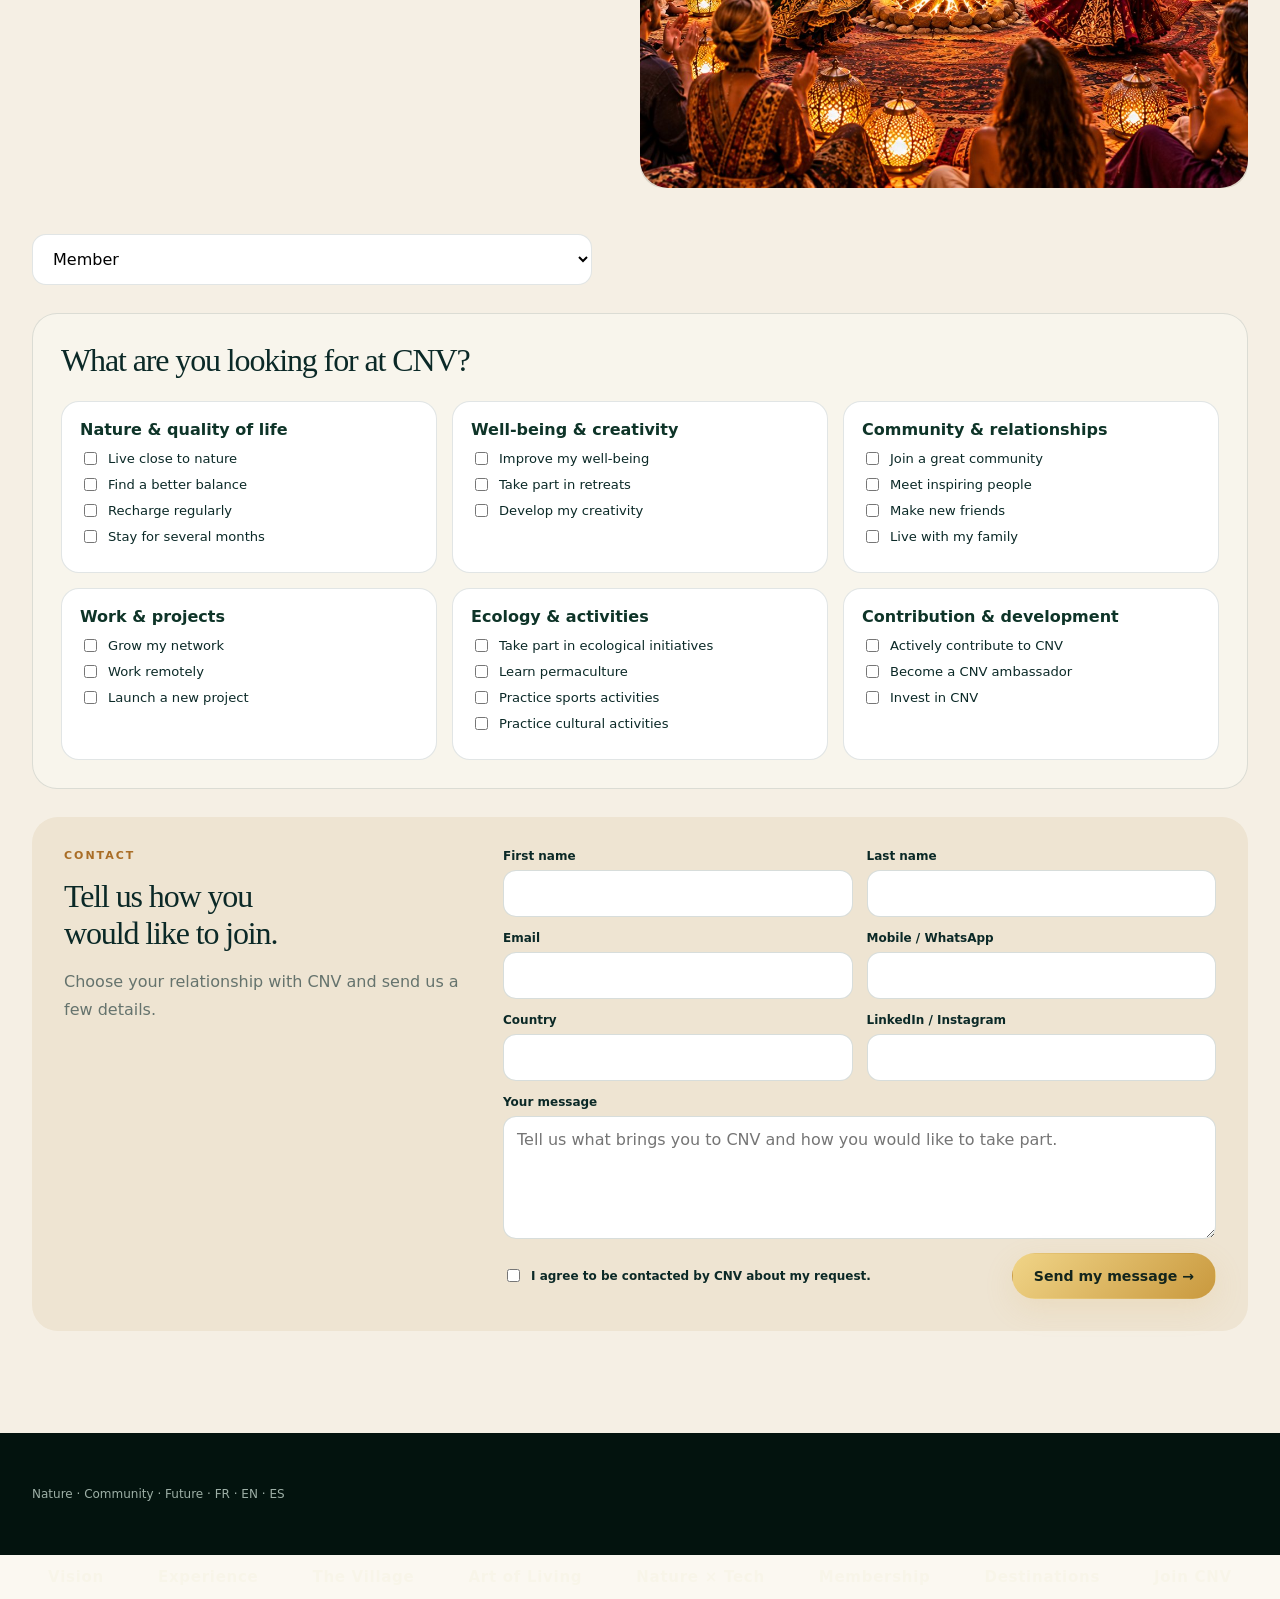
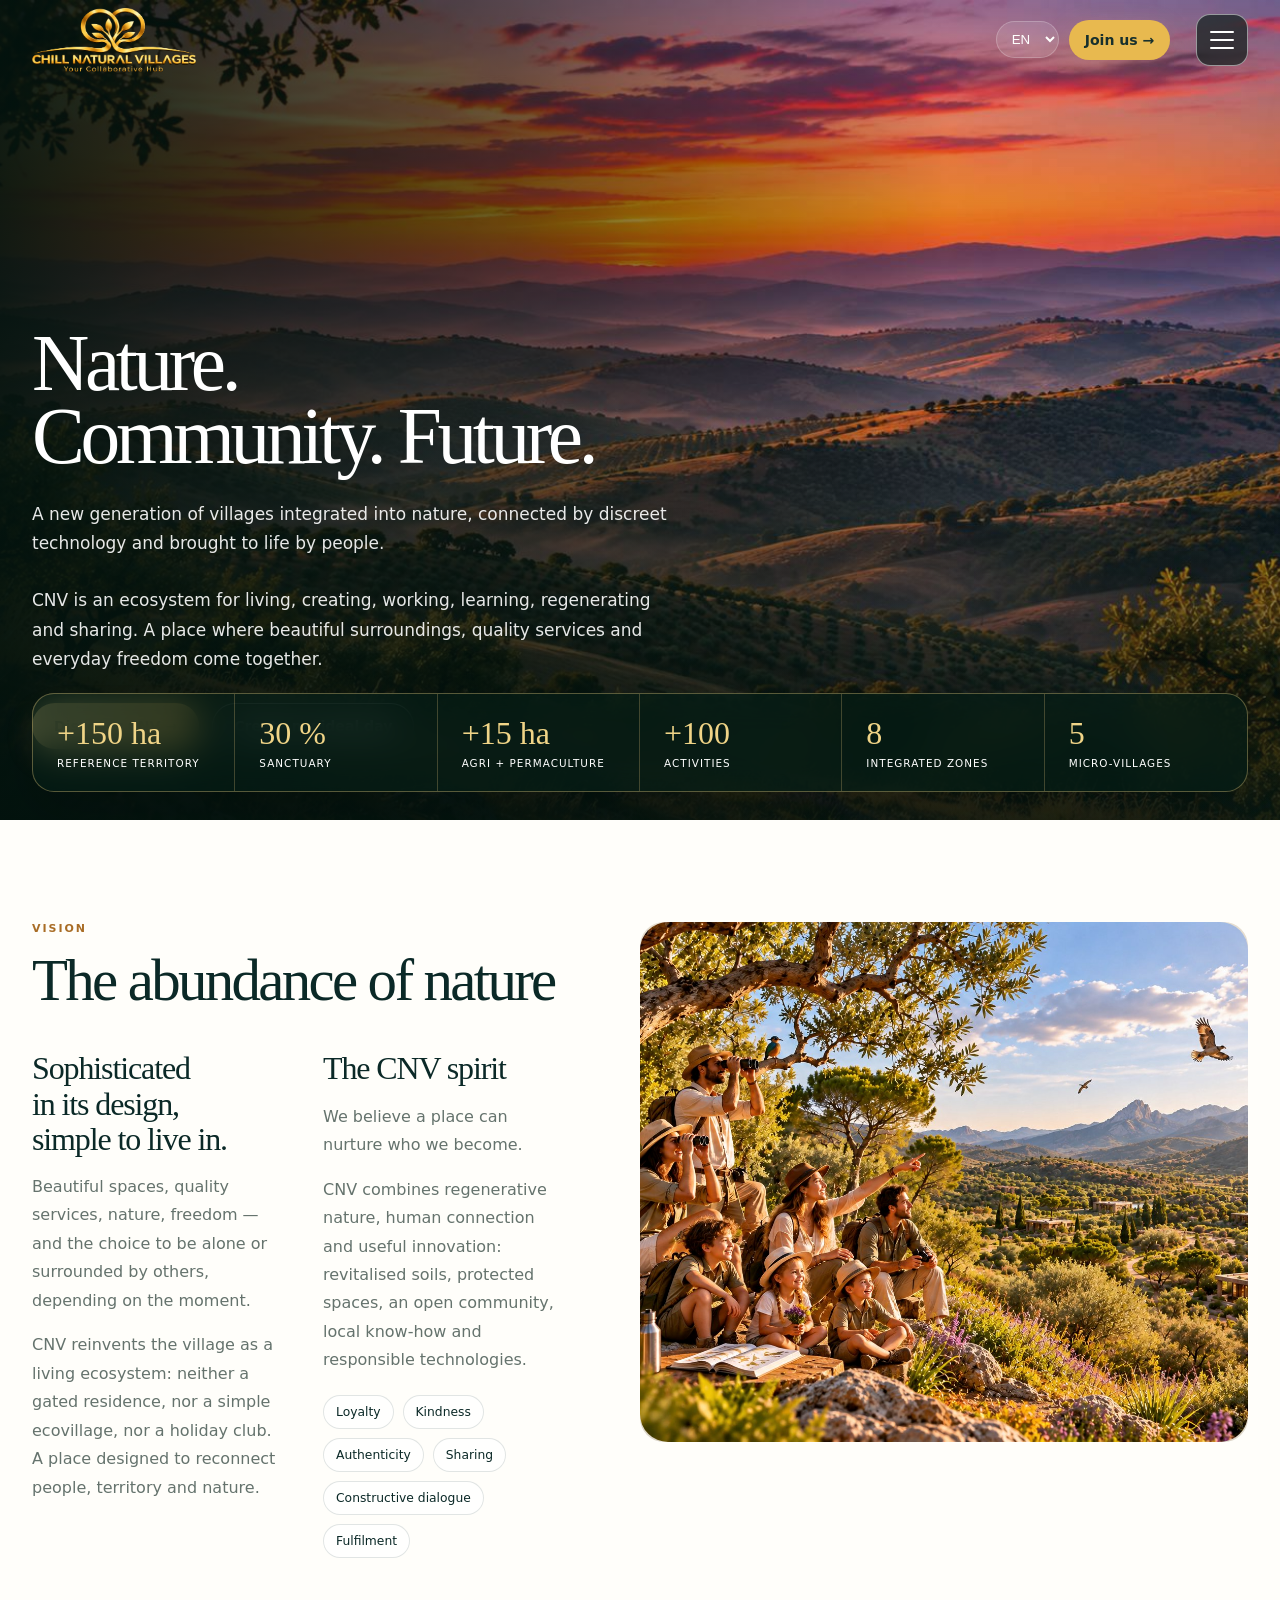
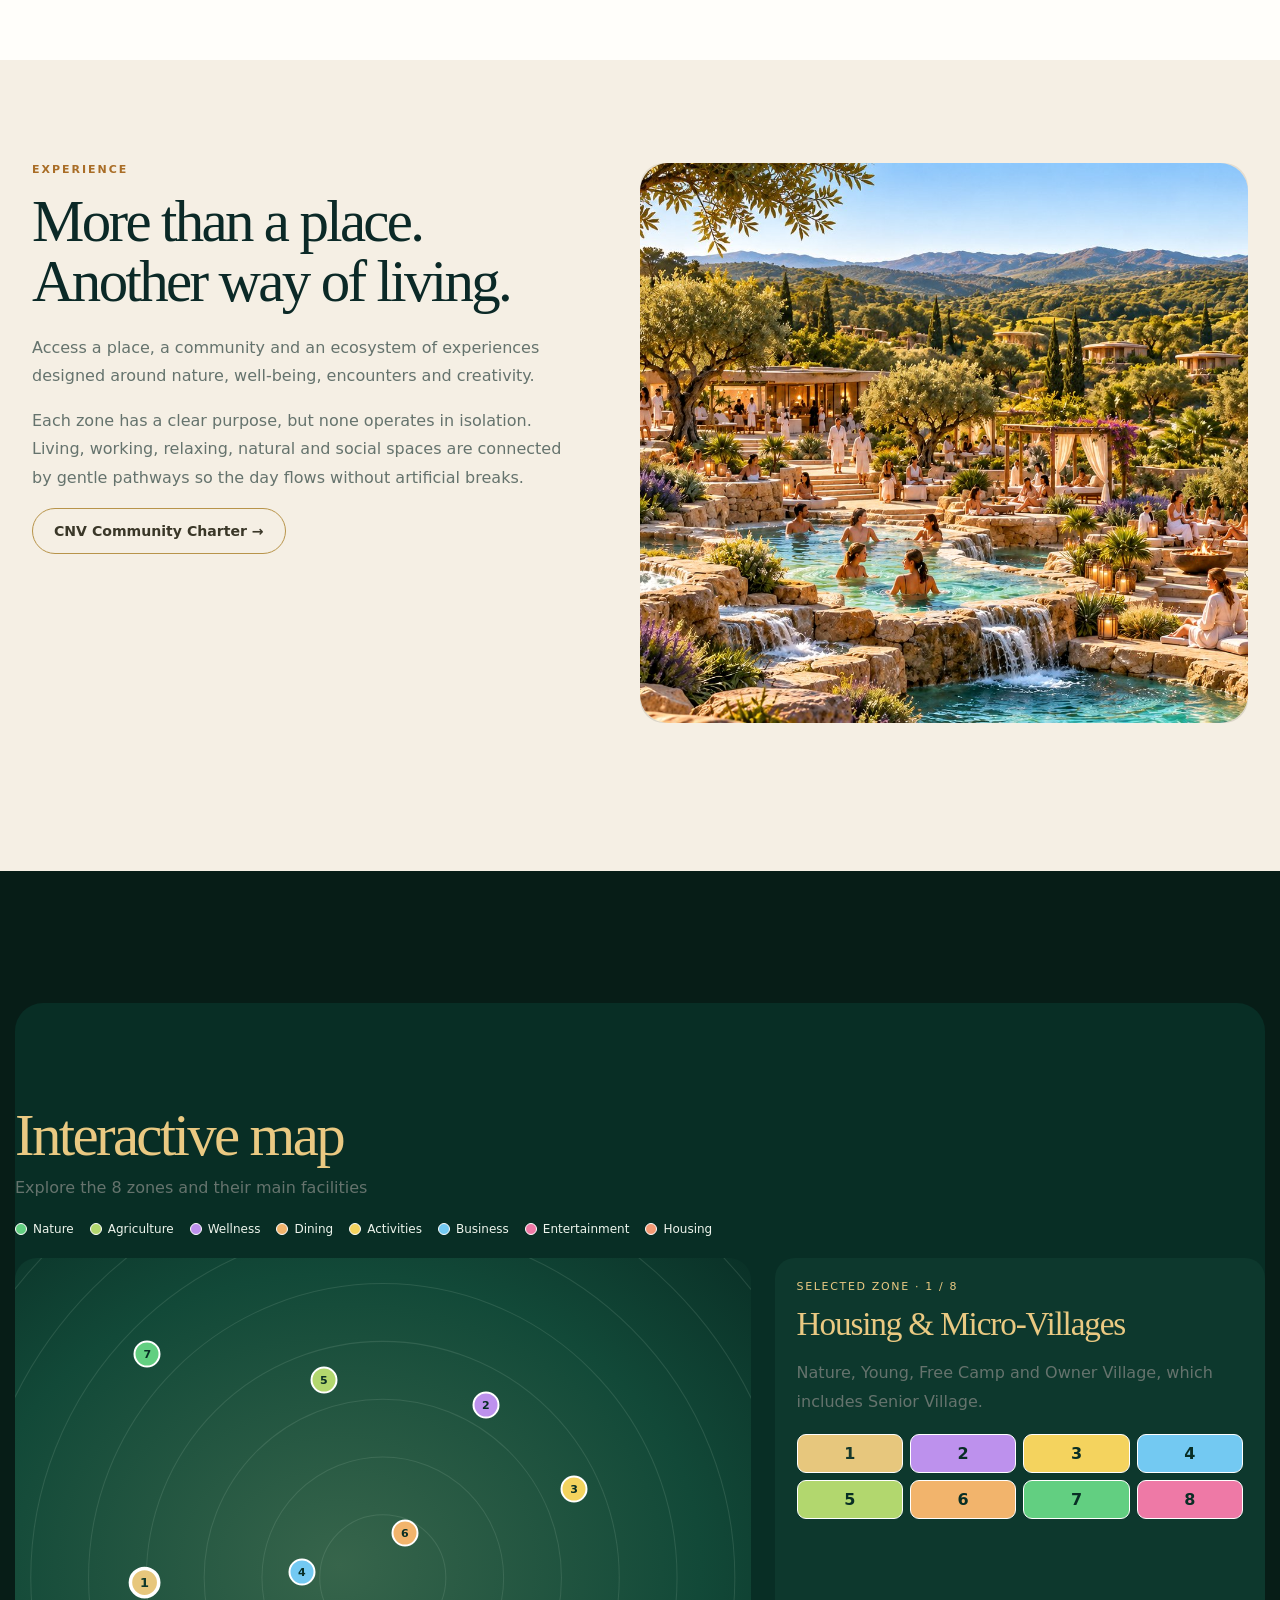
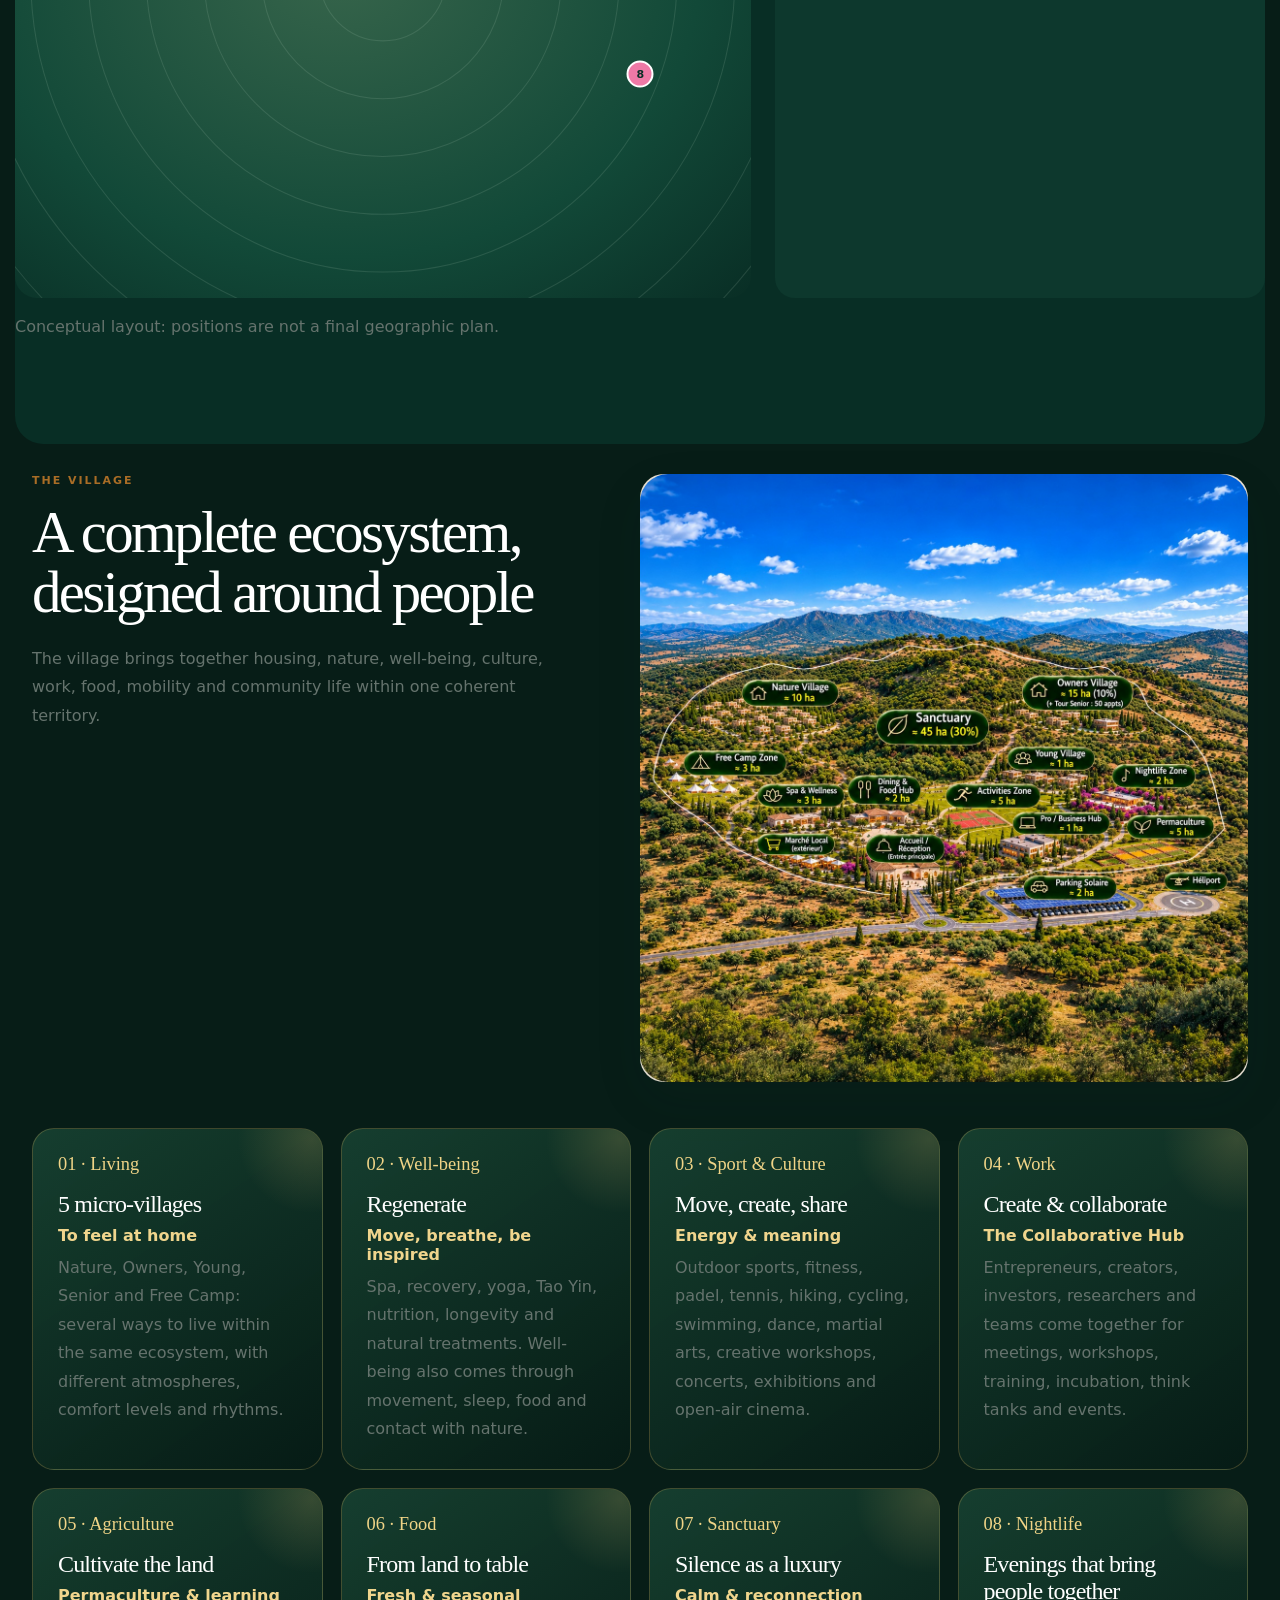
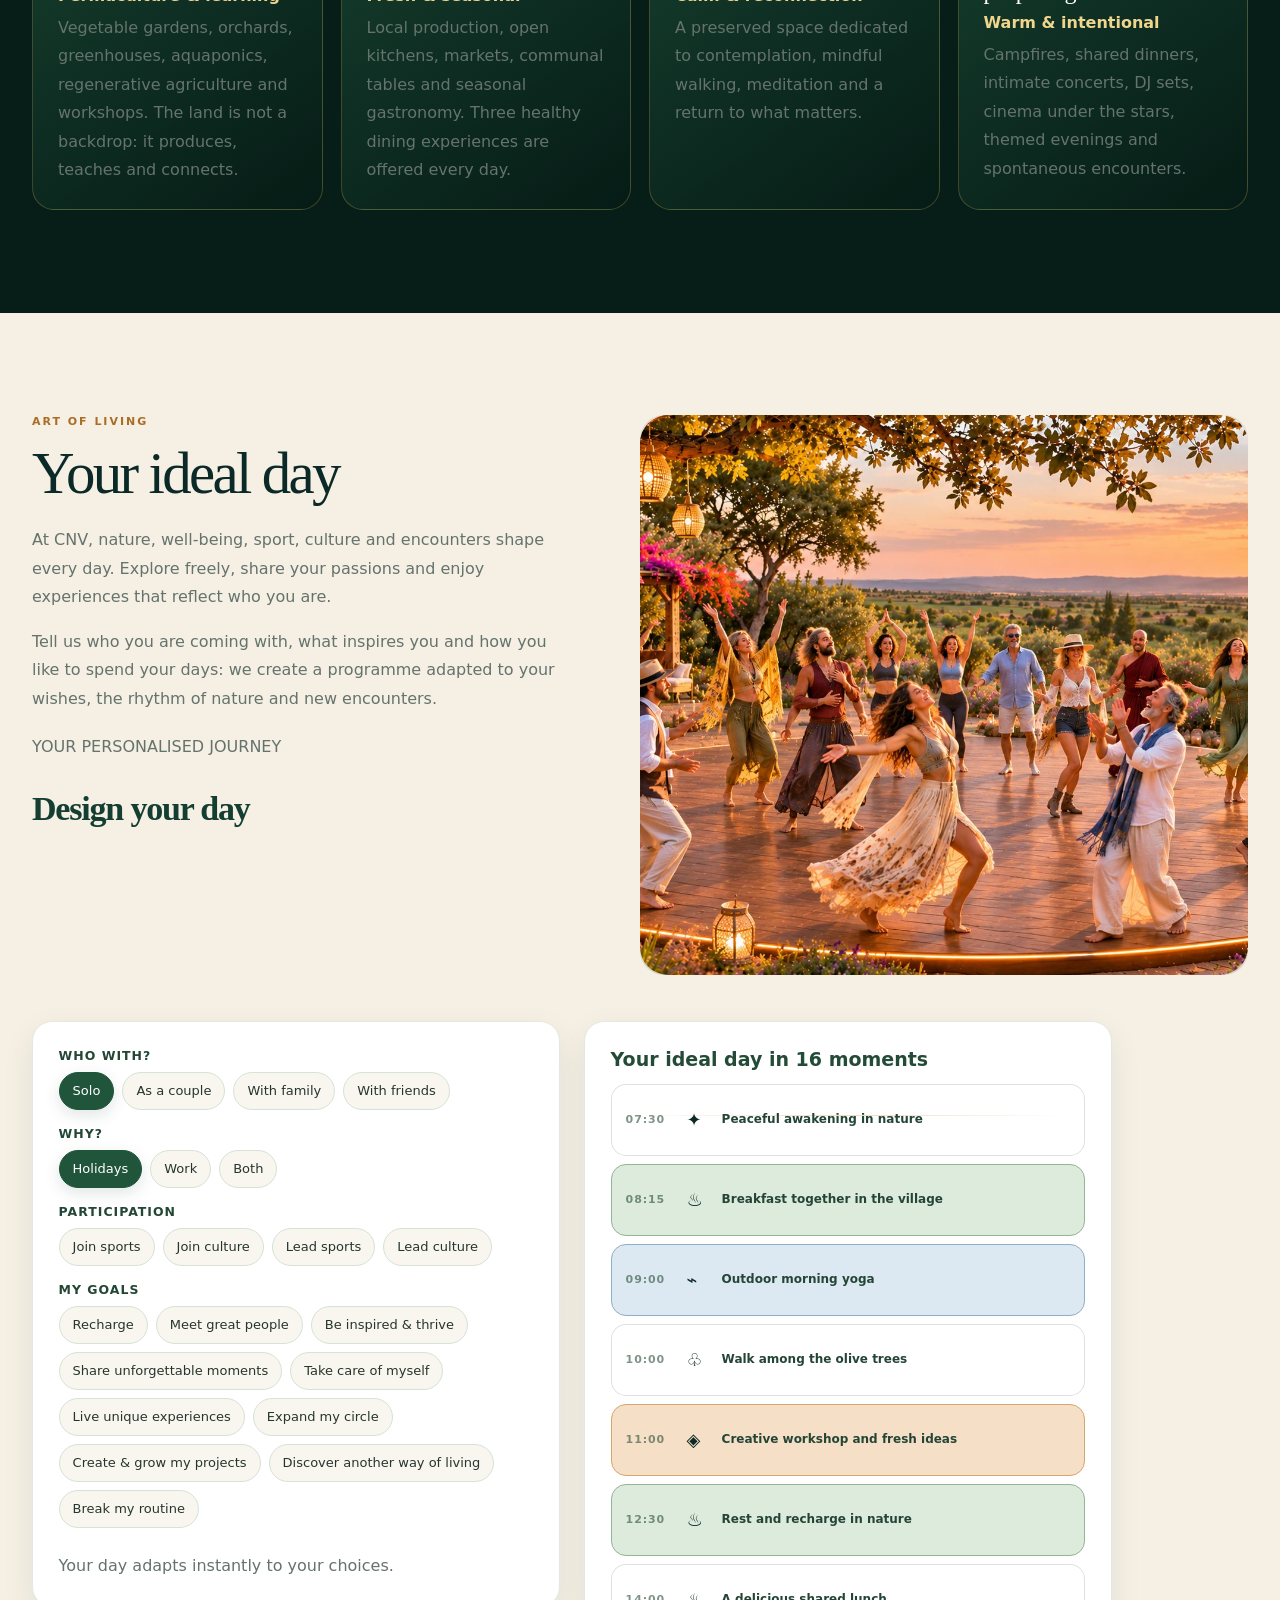
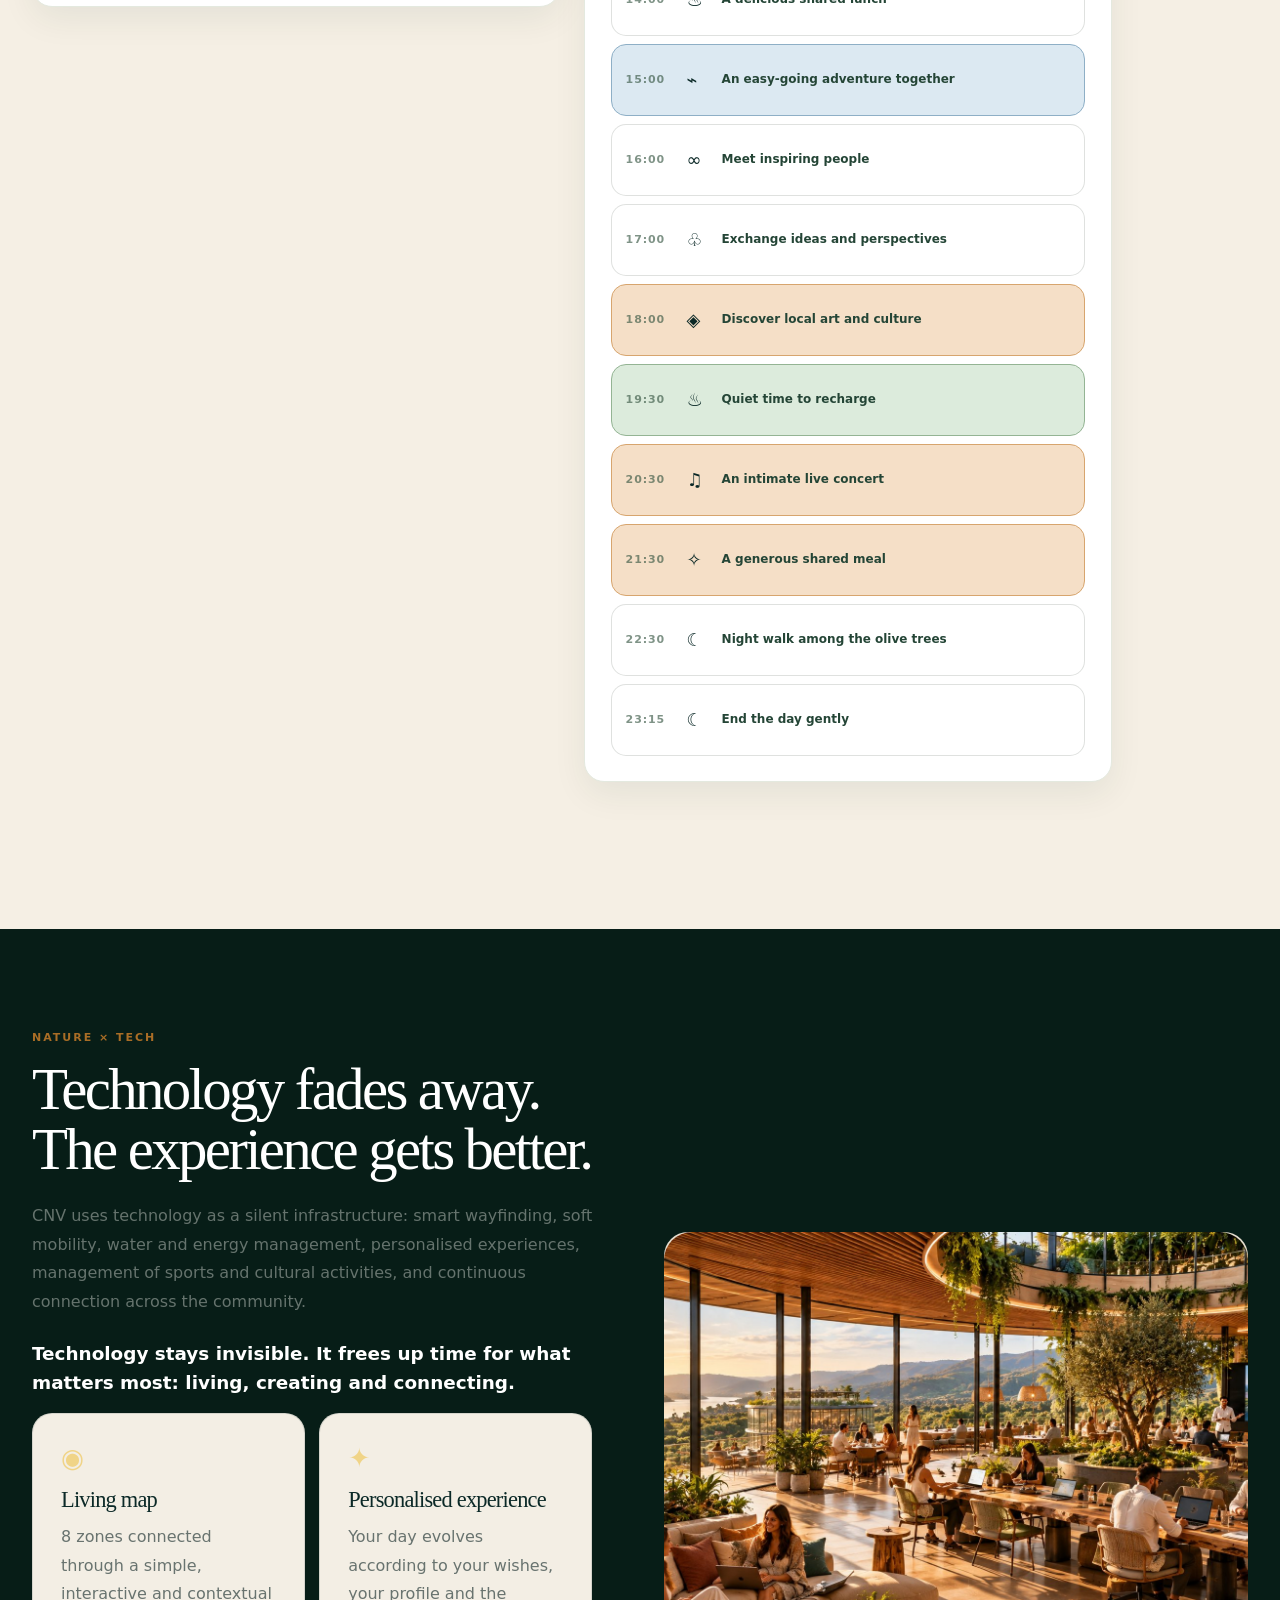
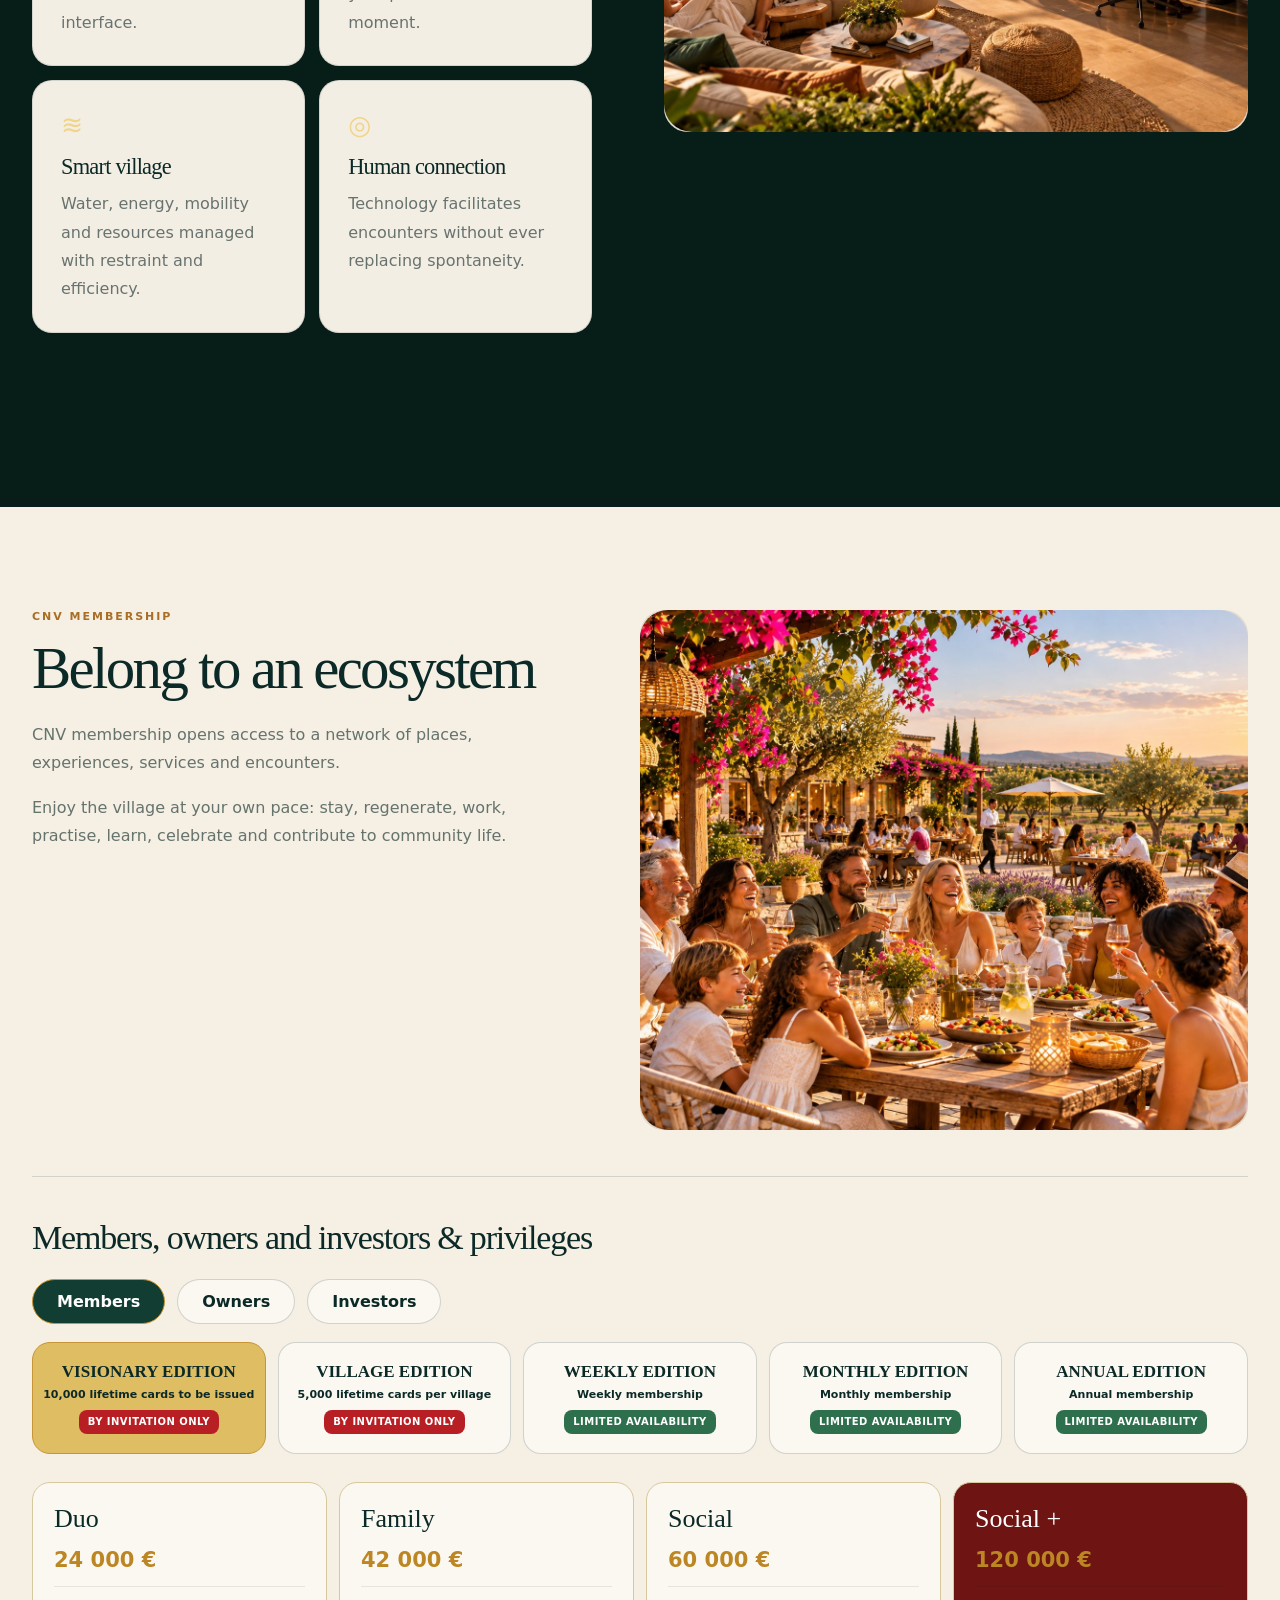
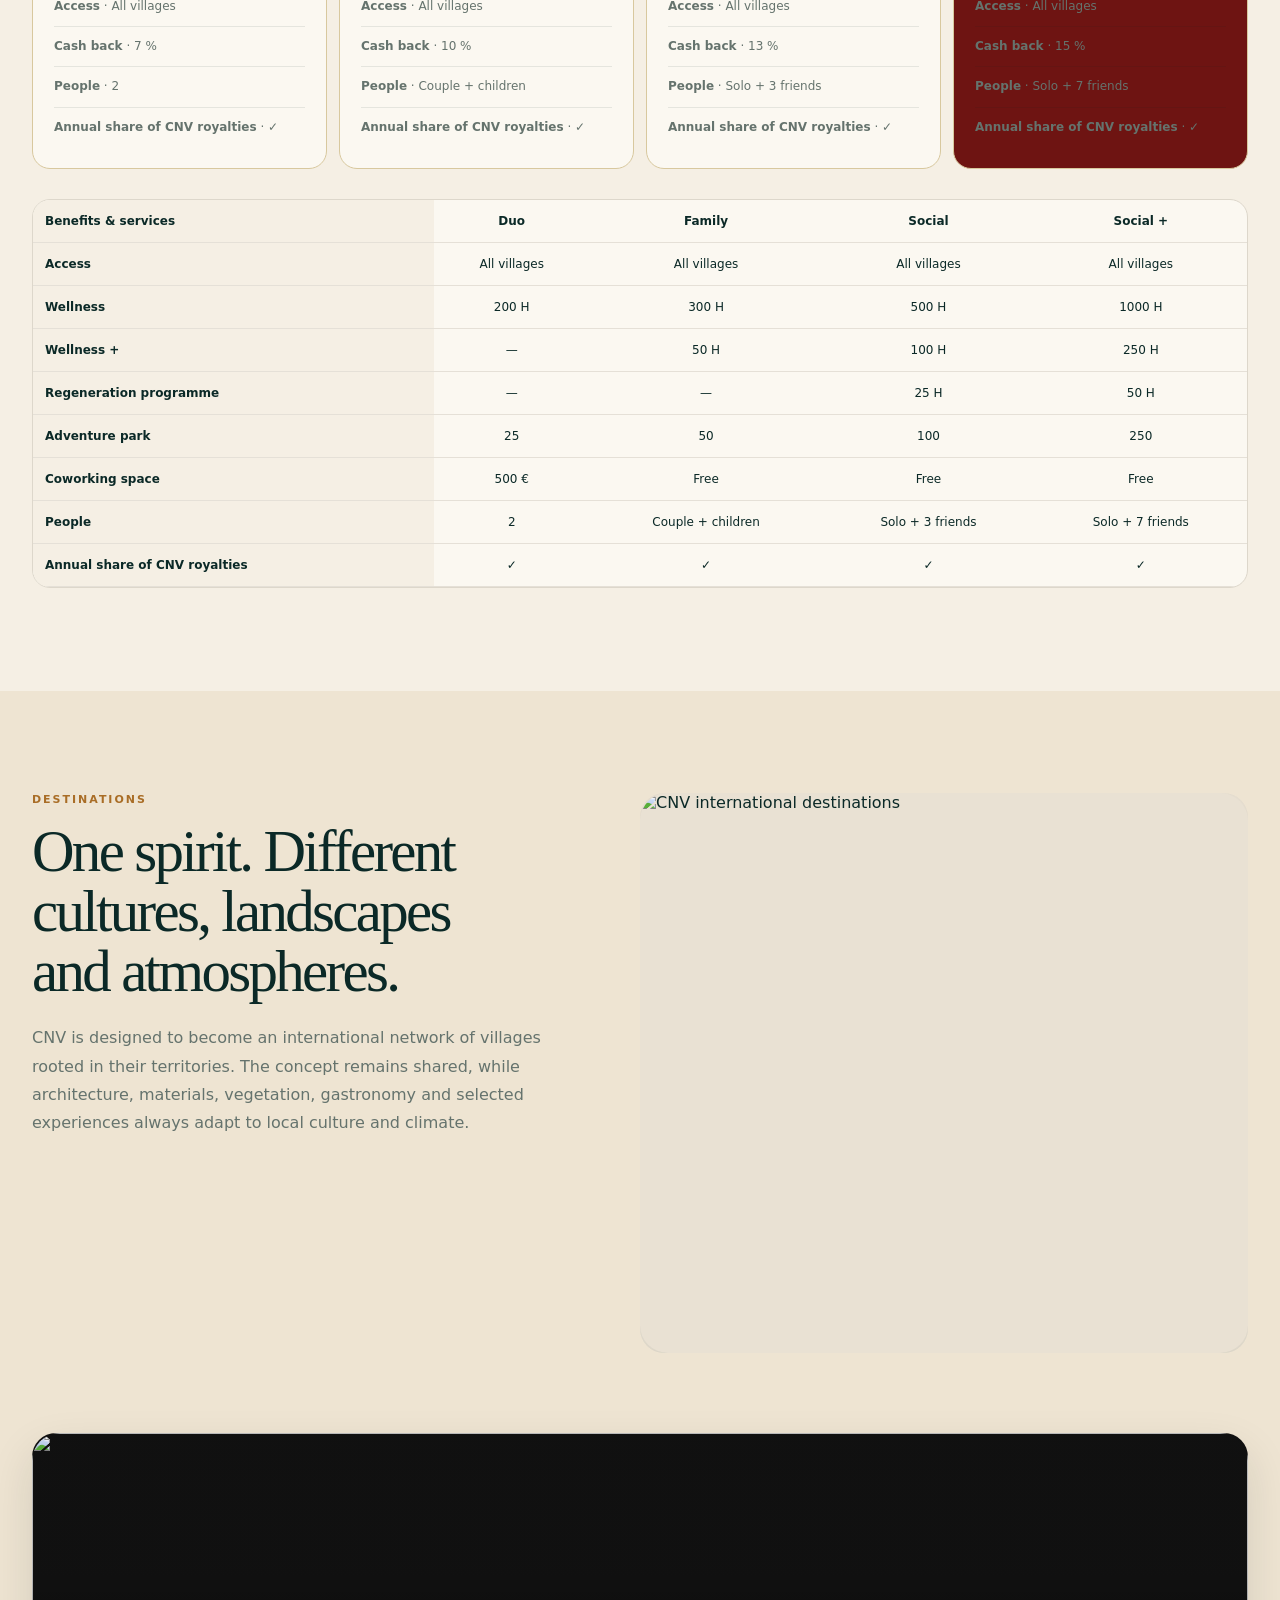
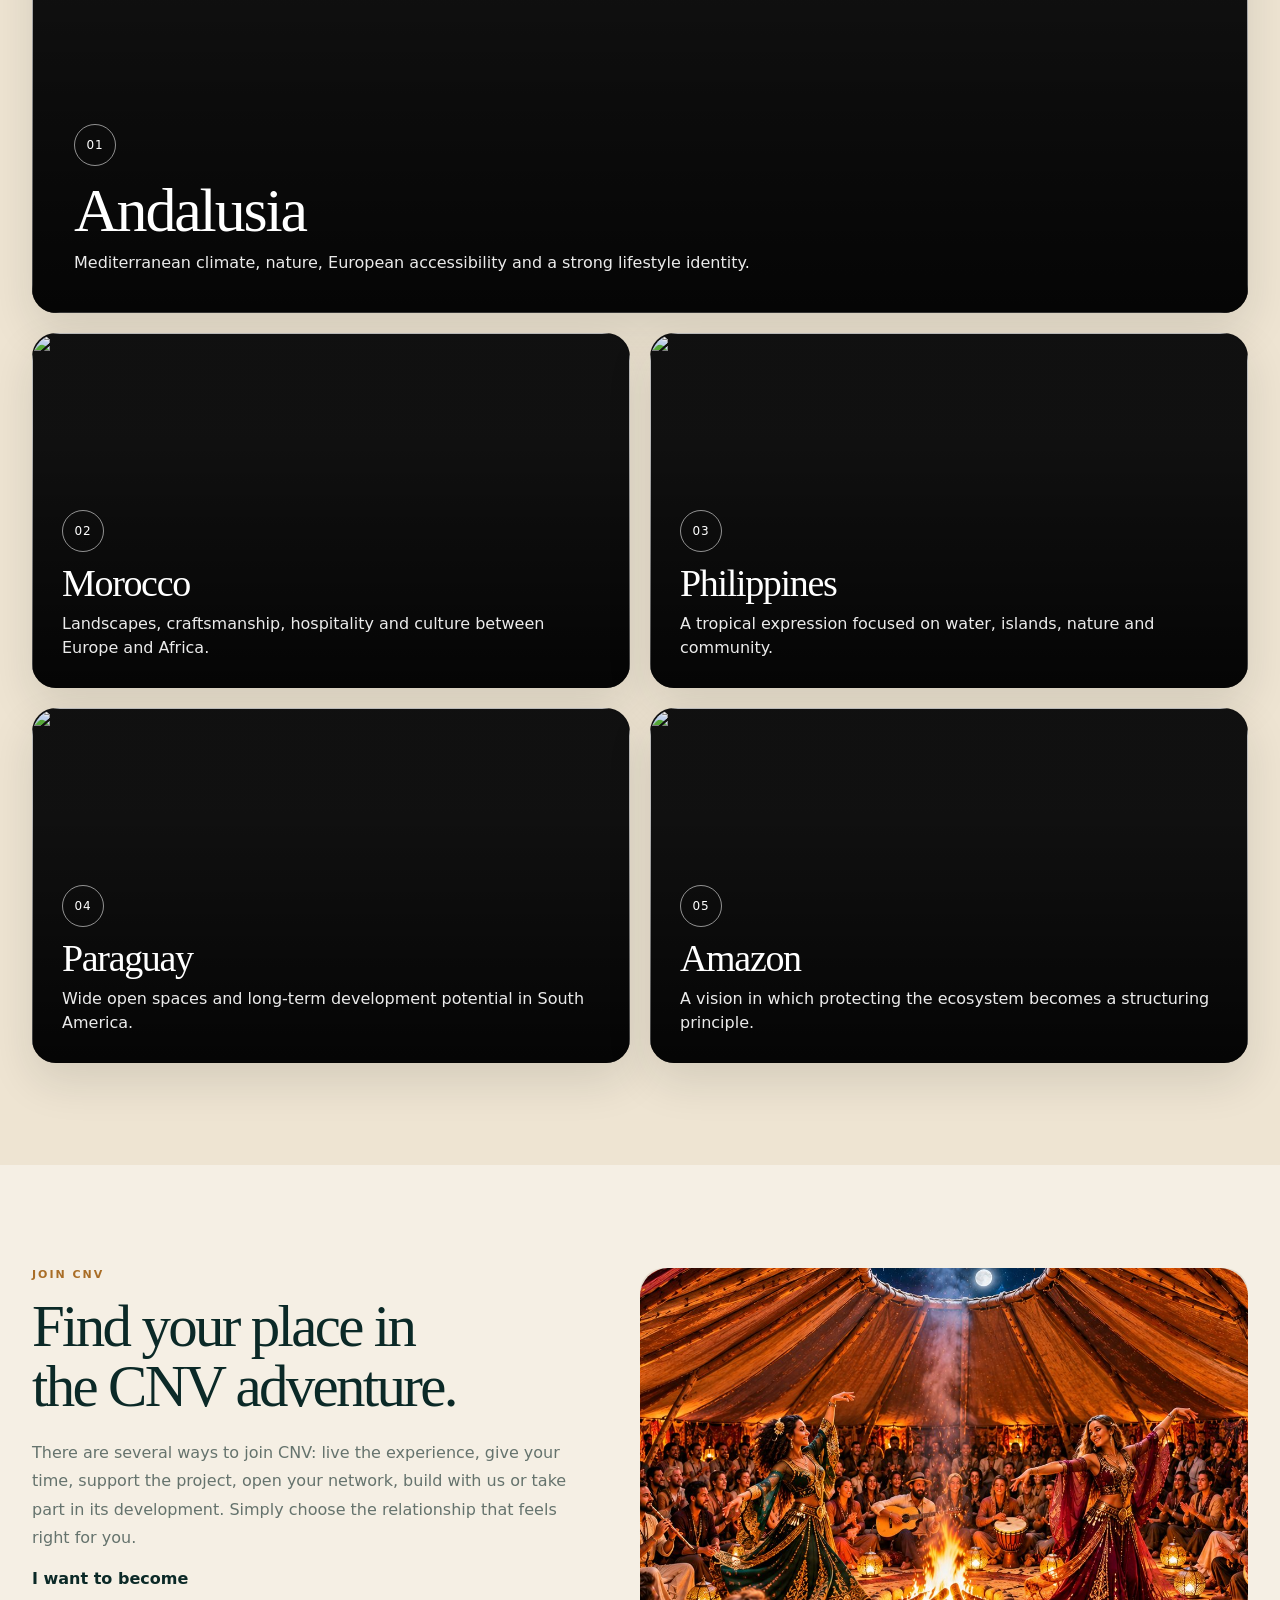
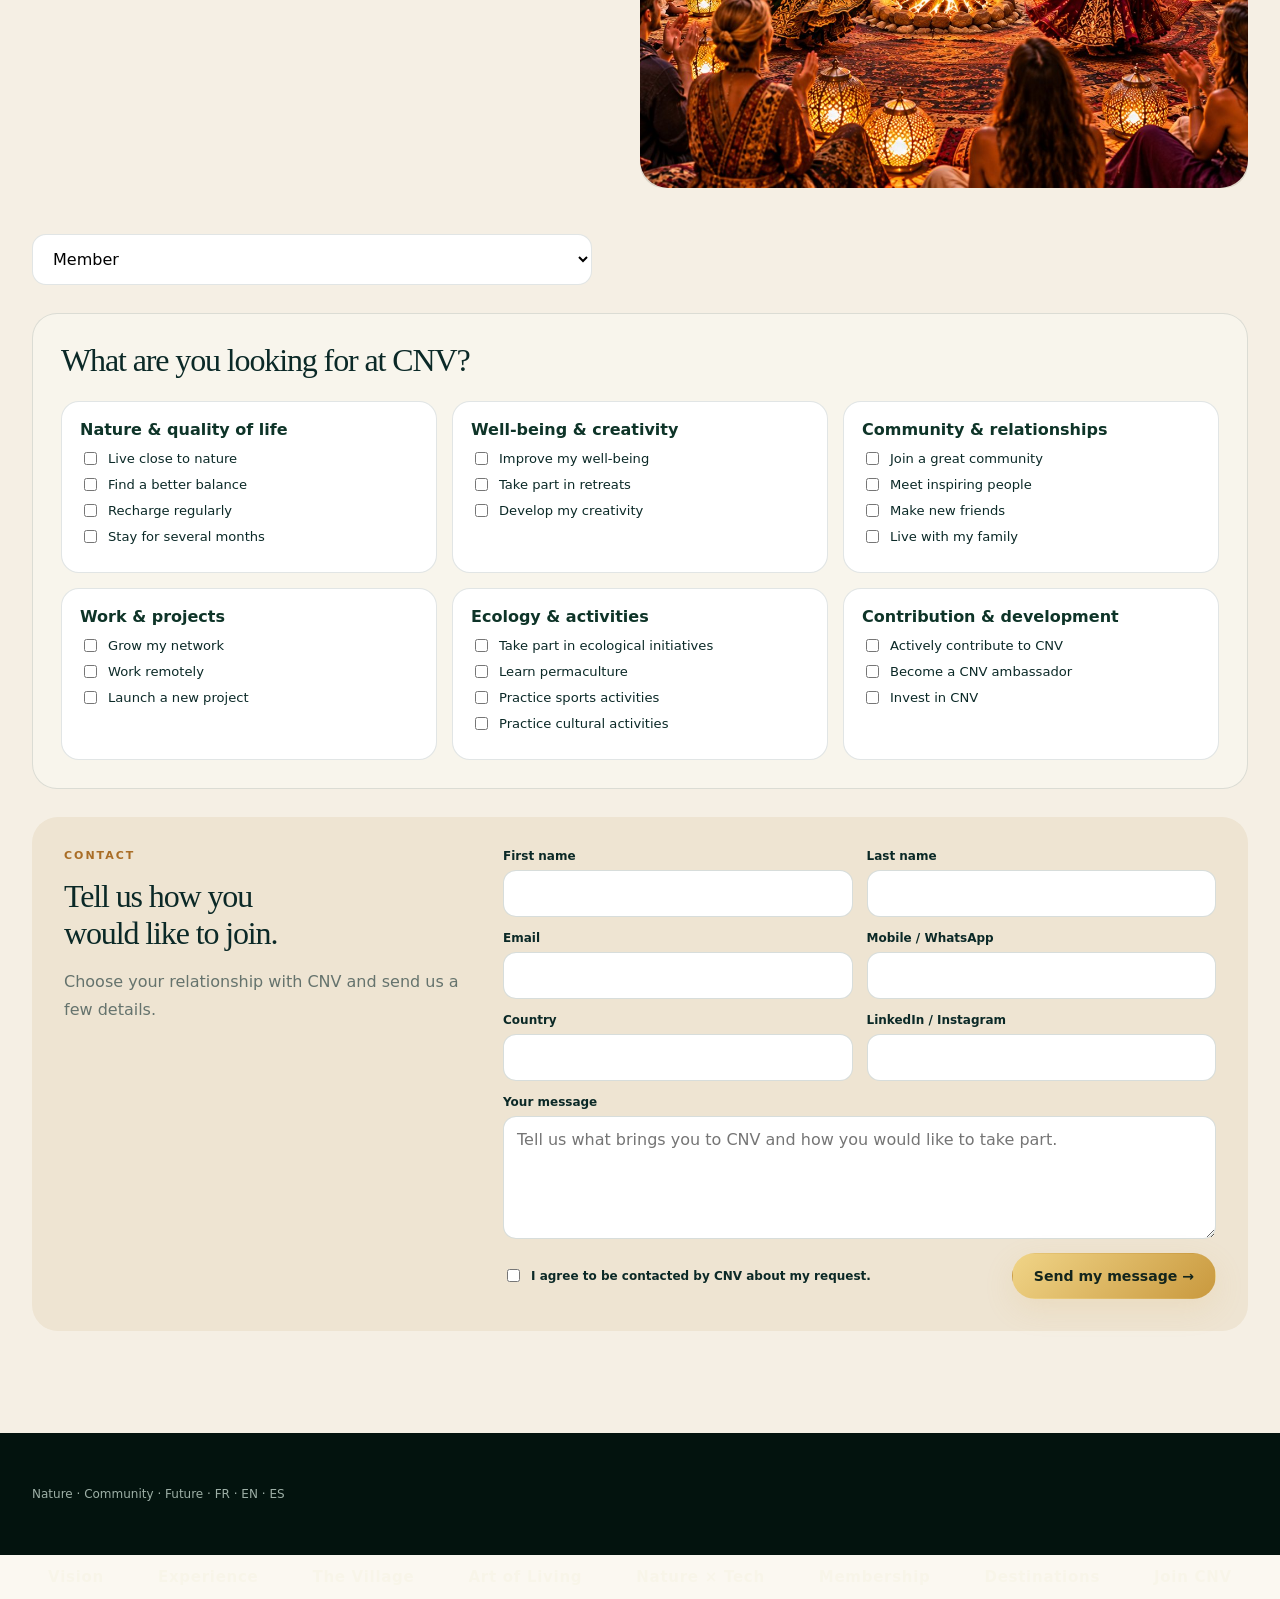
